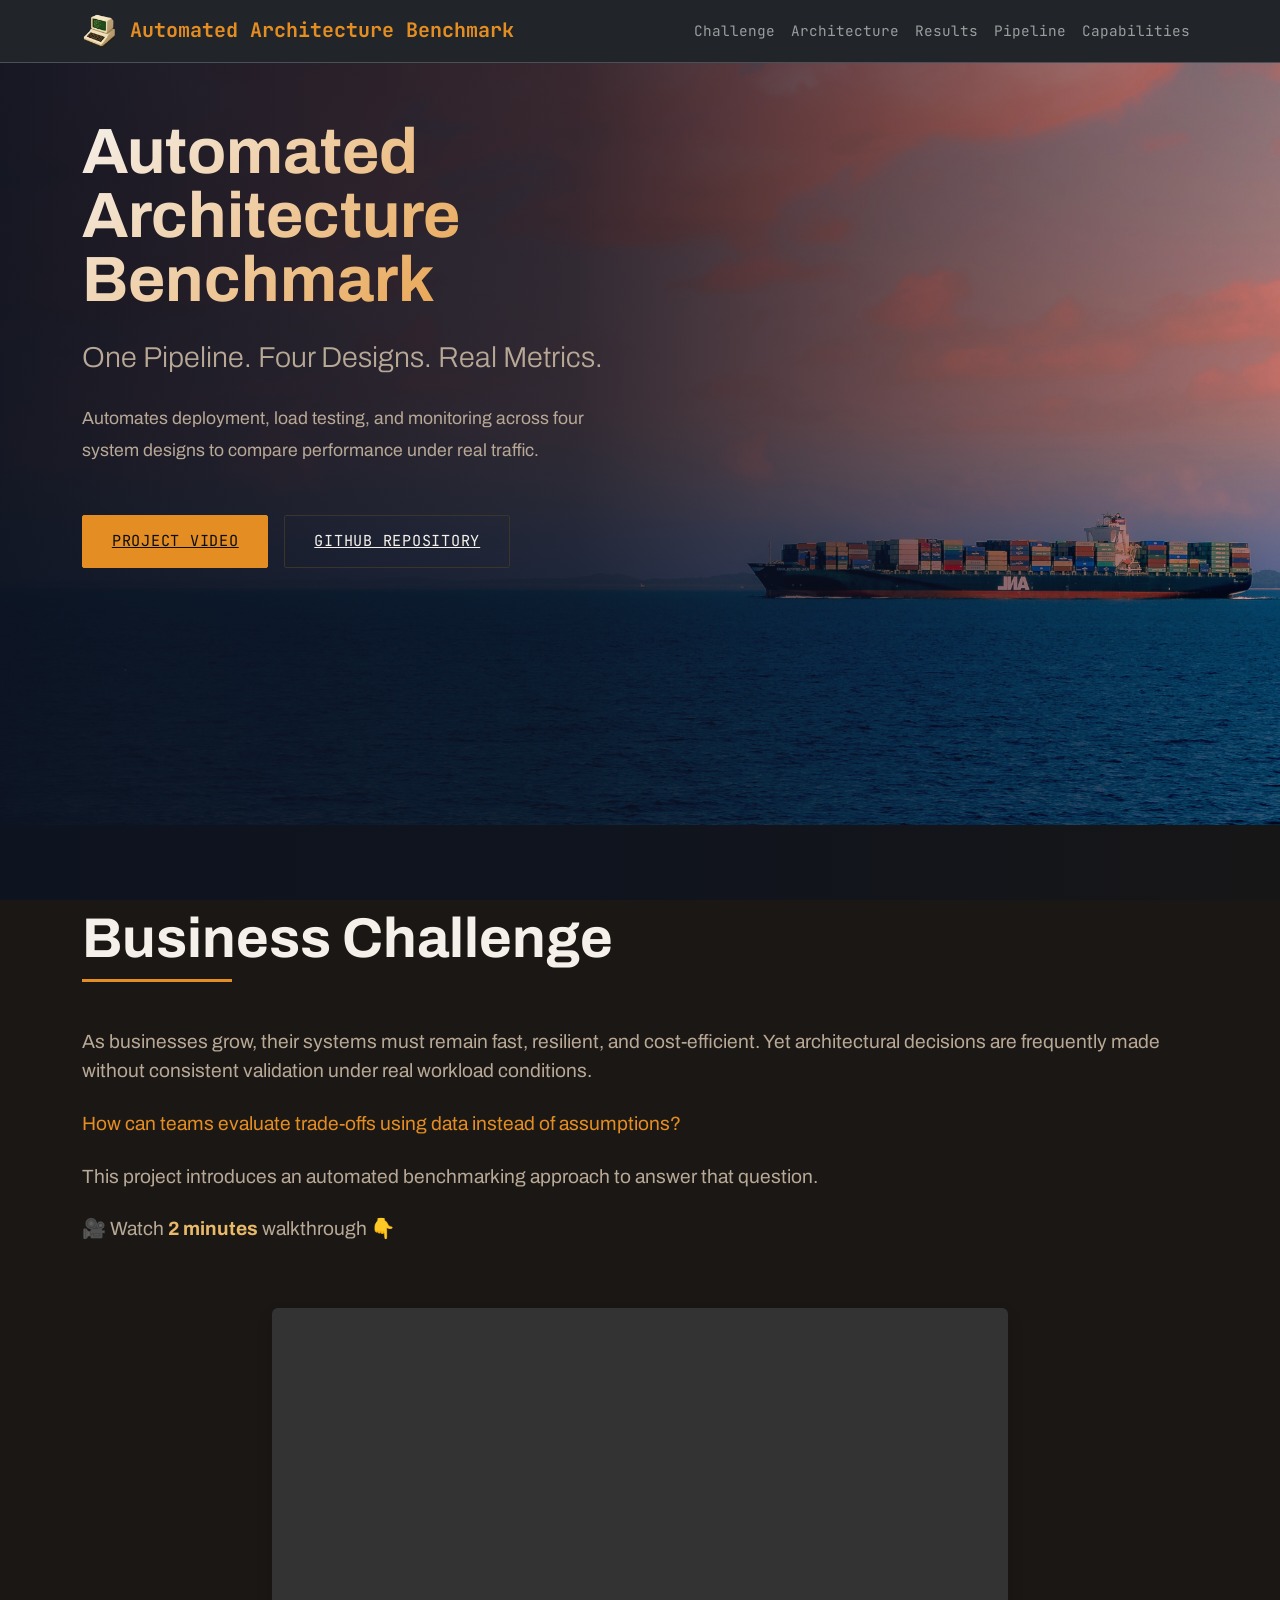
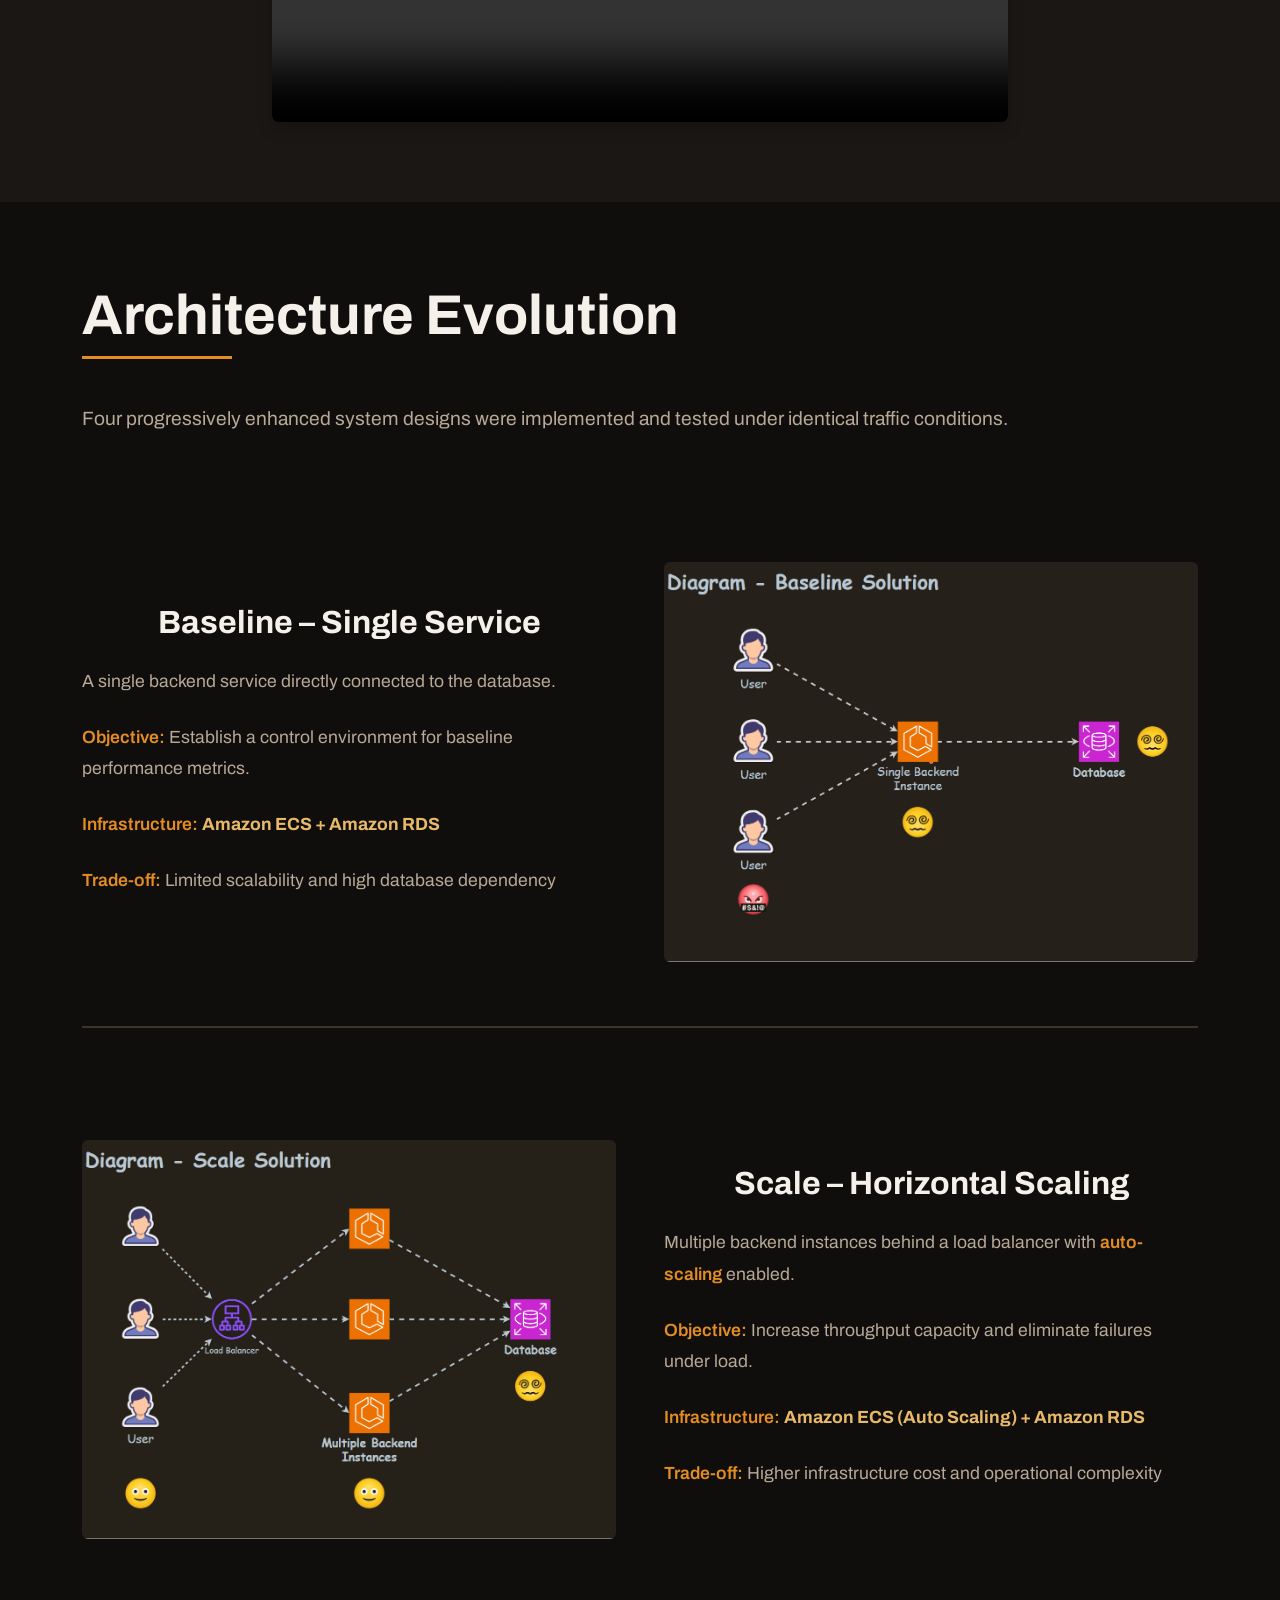
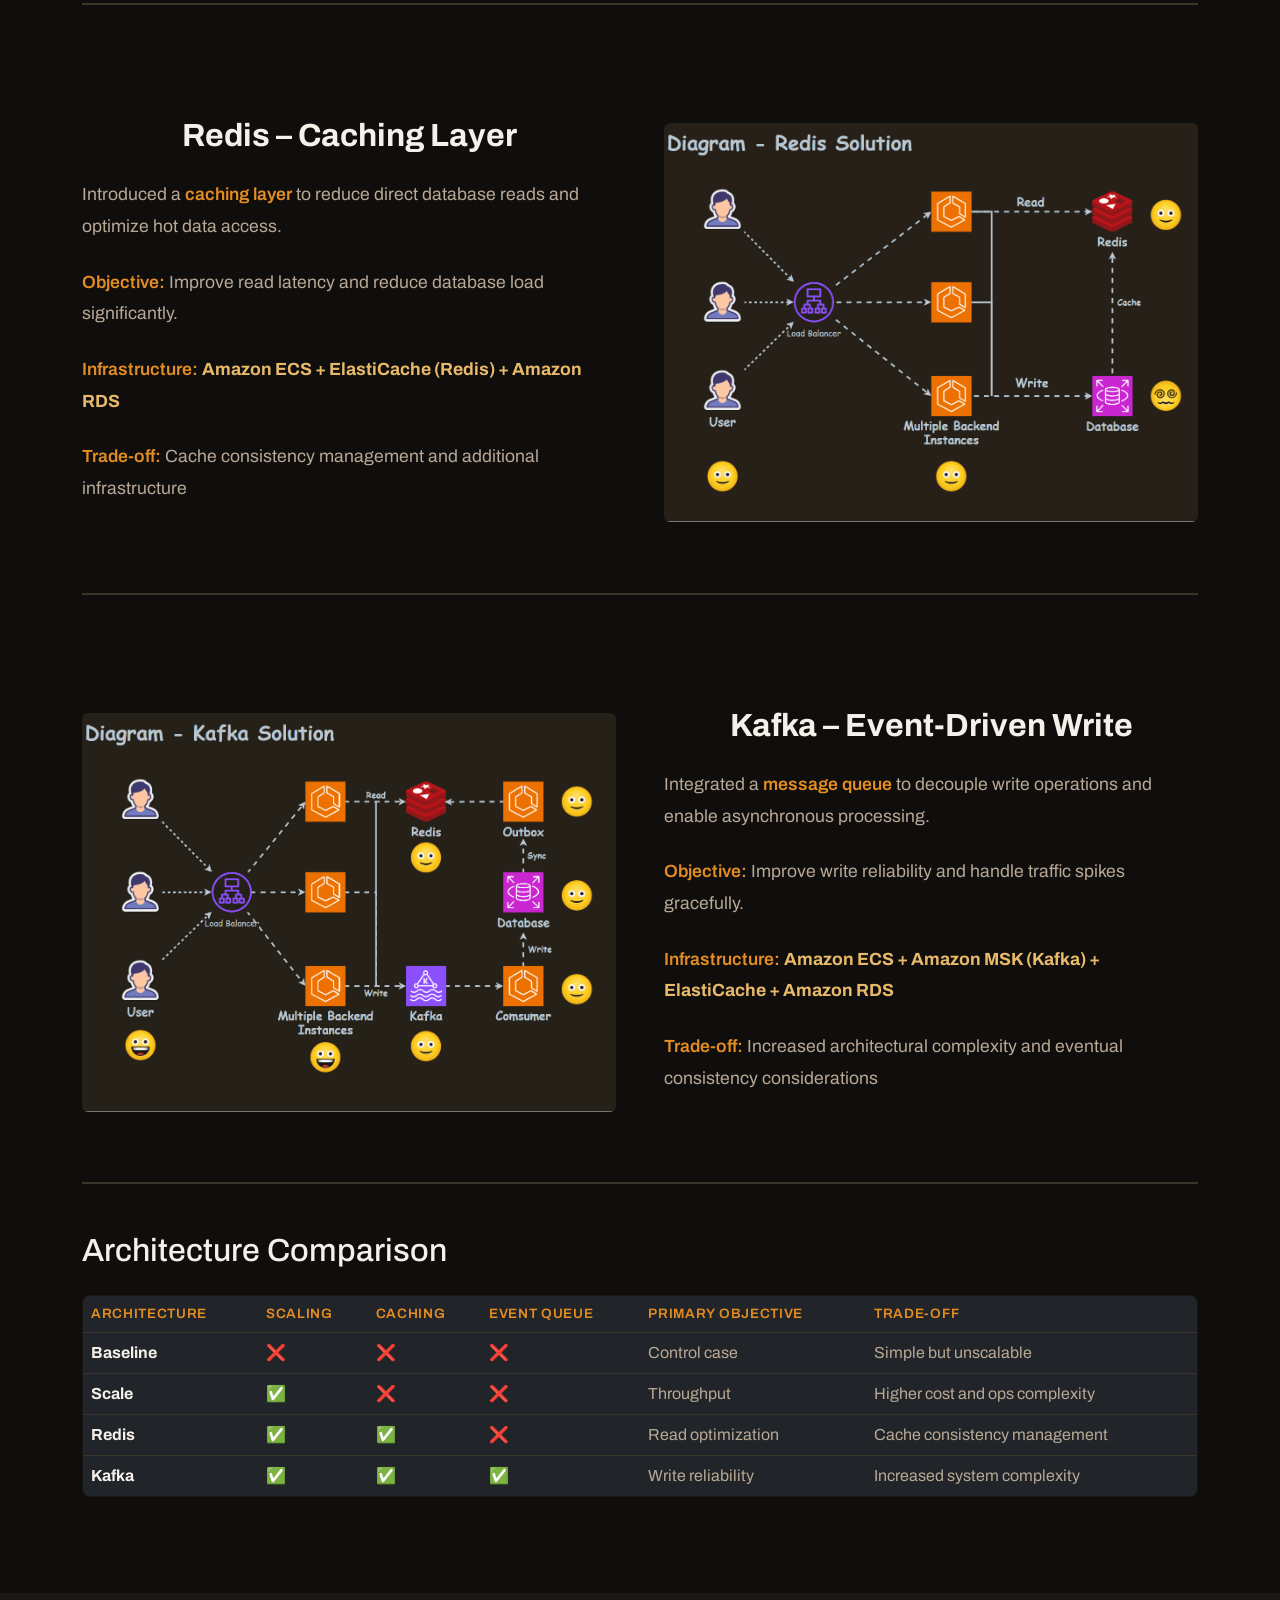
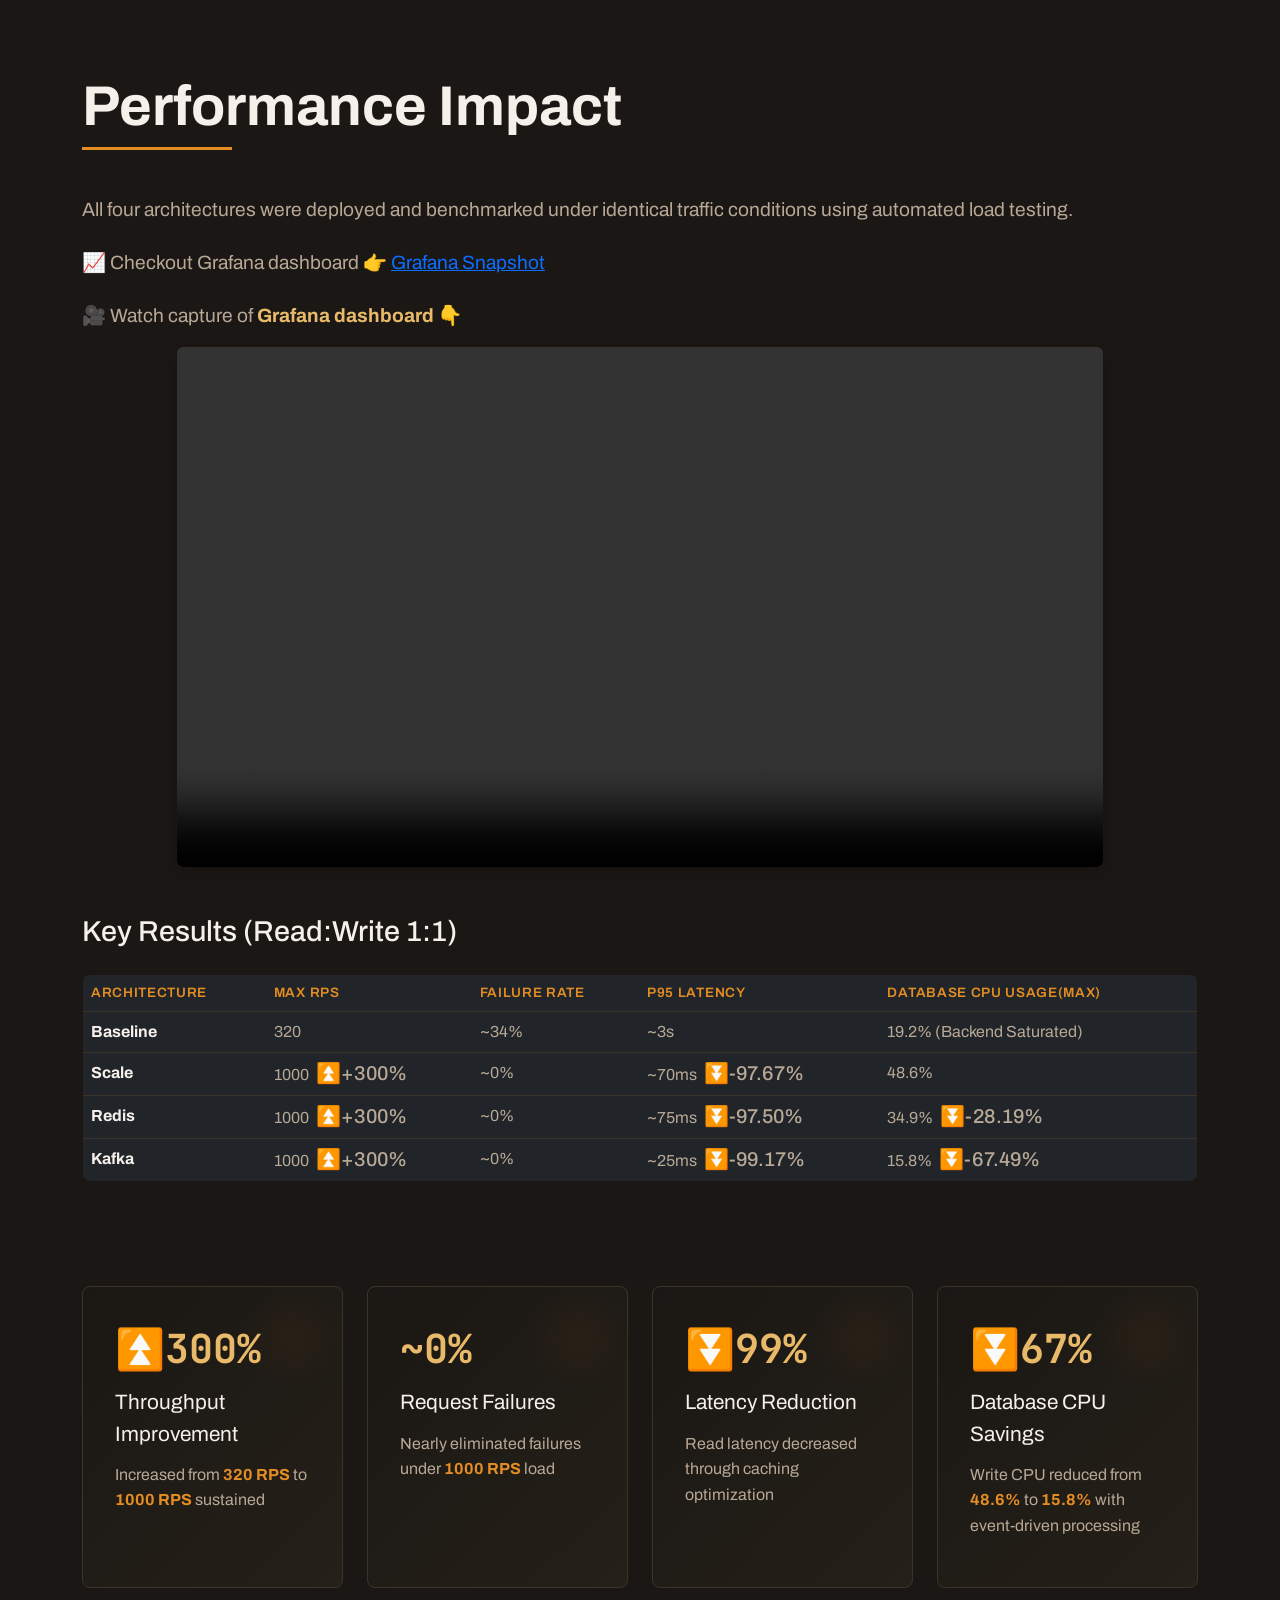
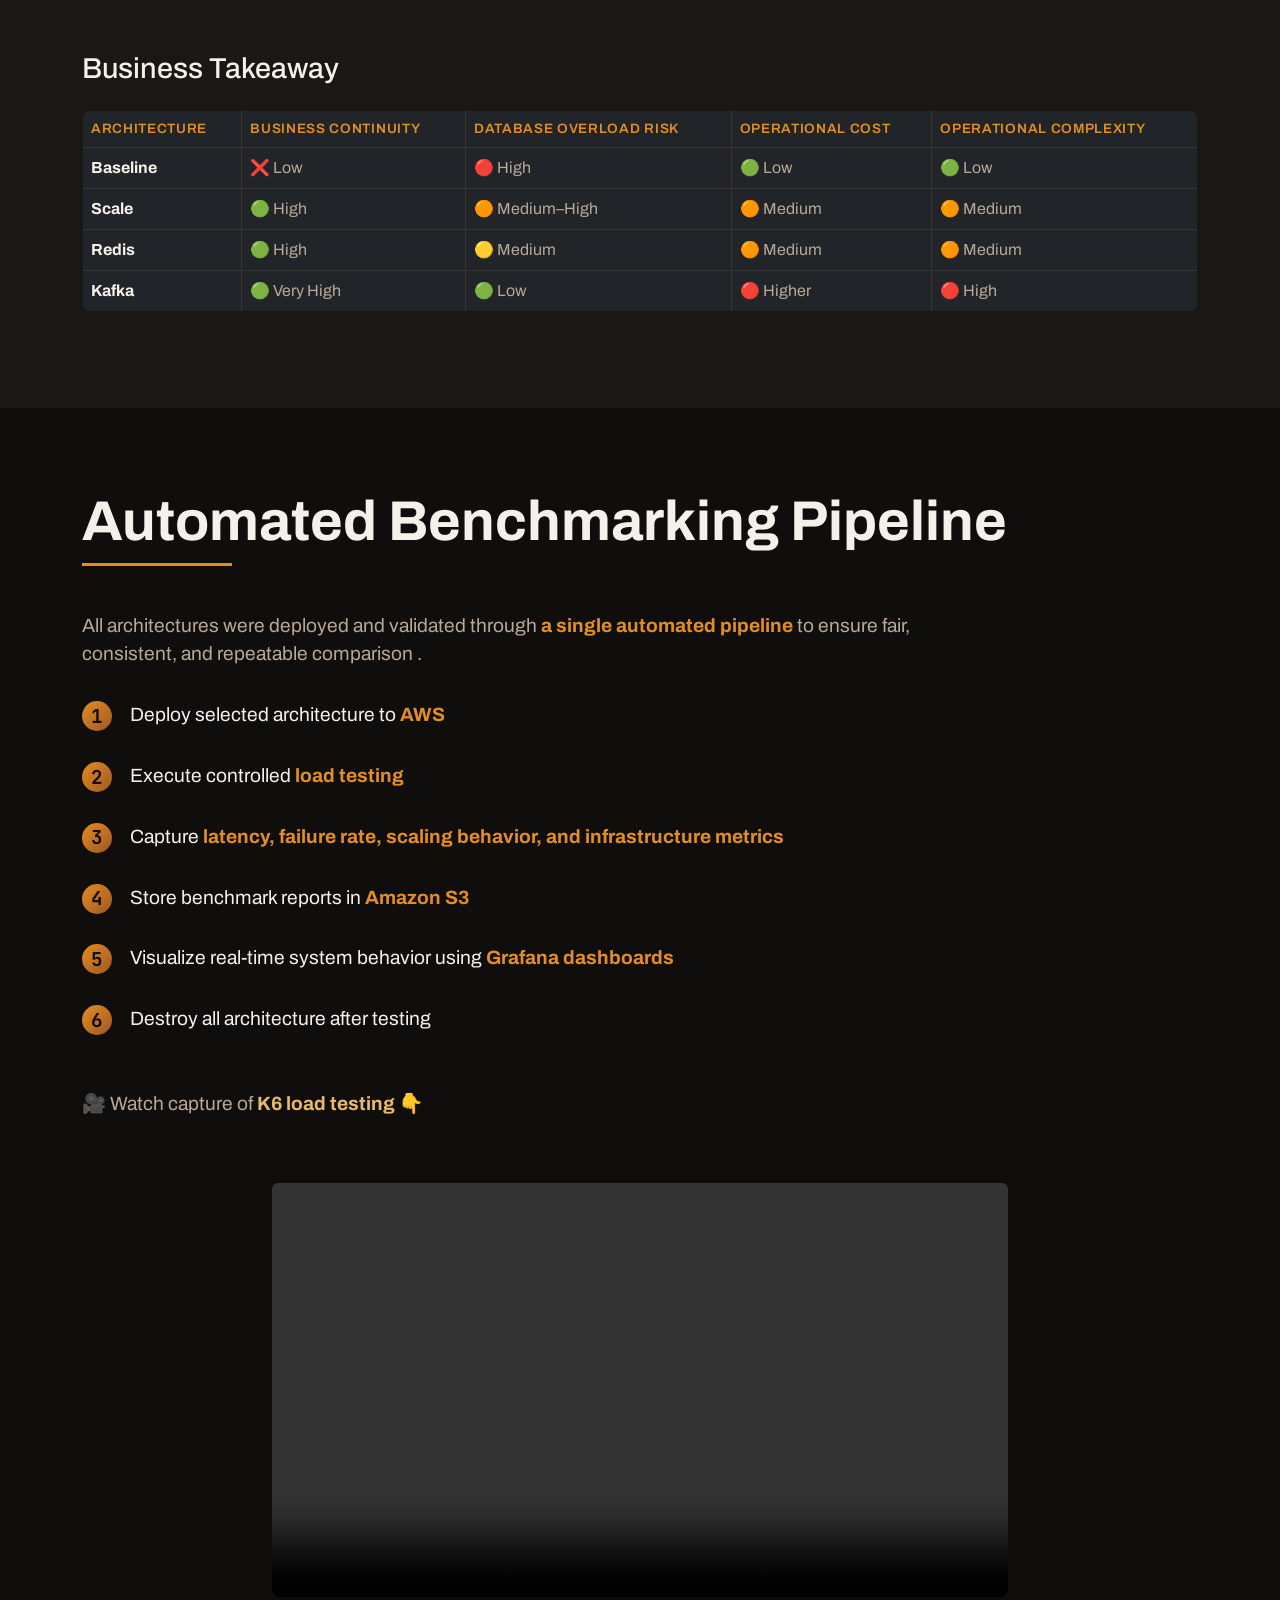
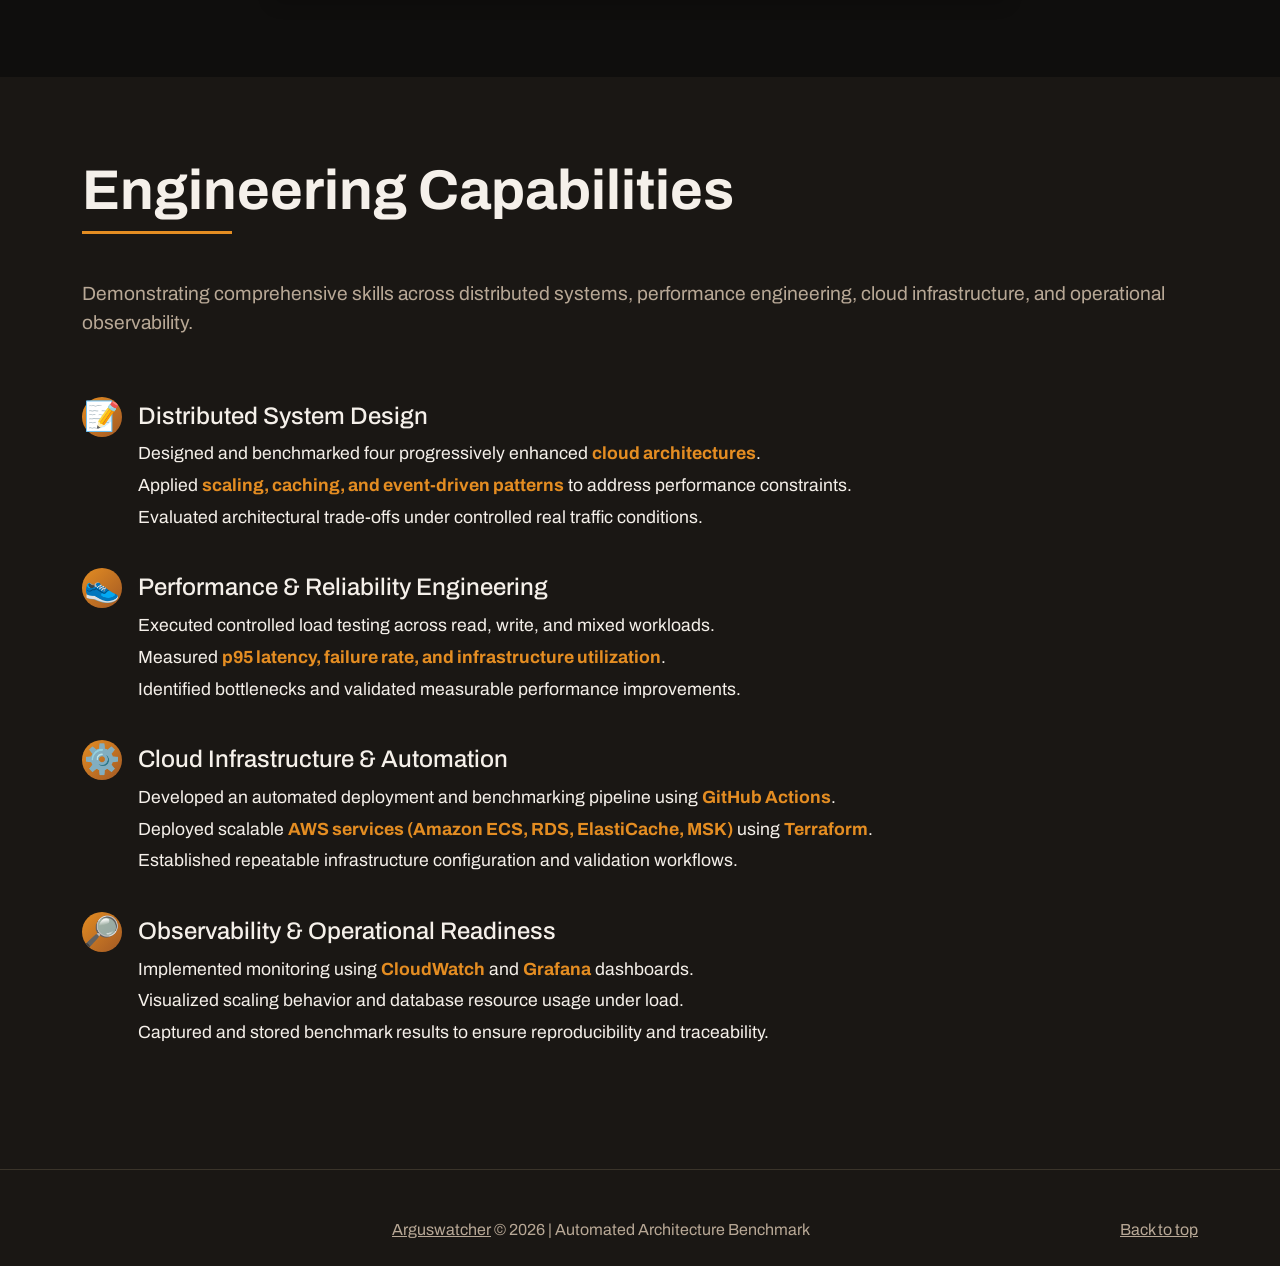
==== app/html/index.html @ b890555e "Auto testing: v2.0" ====
<!DOCTYPE html>
<html lang="en">

<head>
    <meta charset="UTF-8">
    <meta name="viewport" content="width=device-width, initial-scale=1.0">
    <title> Automated Architecture Benchmark </title>
    <link rel="shortcut icon" href="./img/logo.png" type="image/x-icon">

    <!-- Bootstrap CSS -->
    <link href="https://cdn.jsdelivr.net/npm/bootstrap@5.3.8/dist/css/bootstrap.min.css" rel="stylesheet"
        integrity="sha384-sRIl4kxILFvY47J16cr9ZwB07vP4J8+LH7qKQnuqkuIAvNWLzeN8tE5YBujZqJLB" crossorigin="anonymous">

    <!-- Google Fonts -->
    <link rel="preconnect" href="https://fonts.googleapis.com">
    <link rel="preconnect" href="https://fonts.gstatic.com" crossorigin>
    <link
        href="https://fonts.googleapis.com/css2?family=JetBrains+Mono:wght@400;500;700&family=Archivo:wght@300;400;600;700&display=swap"
        rel="stylesheet">

    <link rel="stylesheet" href="css/style.css">
</head>

<!-- enable scroll spy -->
<body data-bs-spy="scroll" data-bs-target=".navbar" data-bs-offset="0">
    <!-- Navigation -->
    <nav id="navbar" class="navbar navbar-expand-lg bg-dark border-bottom border-body fixed-top" data-bs-theme="dark">
        <div class="container">
            <a class="navbar-brand navbar-brand-text" href="#">
                <img src="./img/logo.png" alt="" width="36" height="36">
                Automated Architecture Benchmark
            </a>
            <button class="navbar-toggler" type="button" data-bs-toggle="collapse" data-bs-target="#navbarNav">
                <span class="navbar-toggler-icon"></span>
            </button>
            <div class="collapse navbar-collapse" id="navbarNav">
                <ul class="navbar-nav ms-auto">
                    <!-- <li class="nav-item">
                        <a class="nav-link" href="#home">Home</a>
                    </li> -->
                    <li class="nav-item">
                        <a class="nav-link navbar-link-text" href="#challenge"> Challenge </a>
                    </li>
                    <li class="nav-item">
                        <a class="nav-link navbar-link-text" href="#architecture"> Architecture </a>
                    </li>
                    <li class="nav-item">
                        <a class="nav-link navbar-link-text" href="#results"> Results </a>
                    </li>
                    <li class="nav-item">
                        <a class="nav-link navbar-link-text" href="#pipeline"> Pipeline </a>
                    </li>
                    <li class="nav-item">
                        <a class="nav-link navbar-link-text" href="#capabilities"> Capabilities </a>
                    </li>
                </ul>
            </div>
        </div>
    </nav>

    <main id="main">
        <!-- Hero Section -->
        <header id="home" class="hero">
            <div class="container">
                <div class="row">
                    <div class="col-lg-6 col-md-8">
                        <h1>Automated Architecture Benchmark</h1>
                        <p class="hero-subtitle">One Pipeline. Four Designs. Real Metrics.</p>
                        <p class="hero-description">
                            Automates deployment, load testing, and monitoring across four system designs to compare
                            performance under real traffic.
                        </p>

                        <!-- Call to Action Buttons -->
                        <div class="hero-buttons mt-4 d-flex flex-column flex-lg-row gap-3">

                            <a href="#project_video" class="btn-custom-primary text-center" target="_blank">
                                Project Video
                            </a>

                            <a href="https://github.com/simonangel-fong/Project-Automated-Architecture-Benchmark-AWS"
                                class="btn-custom-outline text-center" target="_blank">
                                GitHub Repository
                            </a>

                        </div>
                    </div>
                </div>
        </header>

        <!-- Business Challenge -->
        <section id="challenge">
            <div class="container">

                <!-- description -->
                <div class="row">
                    <div class="col-12">
                        <h2 class="section-title">Business Challenge</h2>
                        <p class="section-subtitle">
                            As businesses grow, their systems must remain fast, resilient, and cost-efficient.
                            Yet architectural decisions are frequently made without consistent validation under real
                            workload conditions.
                        </p>
                        <p class="section-subtitle" style="margin-top: 1.5rem; color: var(--color-primary);">
                            How can teams evaluate trade-offs using data instead of assumptions?
                        </p>
                        <p class="section-subtitle" style="margin-top: 1.5rem;">
                            This project introduces an automated benchmarking approach to answer that question.
                        </p>

                        <p class="section-subtitle" style="margin-top: 1.5rem;">
                            🎥 Watch <strong style="color: var(--color-success);">2 minutes</strong> walkthrough 👇
                        </p>
                    </div>
                </div>

                <!-- video -->
                <div class="row mt-5">
                    <div class="col-12 col-lg-8 mx-auto">
                        <div id="project_video" class="ratio ratio-16x9 shadow rounded overflow-hidden">
                            <video muted controls autoplay preload="metadata" class="w-100">
                                <source src="./video/project_video.mp4" type="video/mp4">
                            </video>
                        </div>
                    </div>
                </div>
            </div>
        </section>

        <!-- Architecture Evolution -->
        <section id="architecture">
            <div class="container">
                <div class="row mb-5">
                    <div class="col-12">
                        <h2 class="section-title">Architecture Evolution</h2>
                        <p class="section-subtitle">
                            Four progressively enhanced system designs were implemented and tested under identical
                            traffic
                            conditions.
                        </p>
                    </div>
                </div>

                <!-- Baseline Architecture -->
                <div class="arch-section">
                    <div class="row g-5 align-items-center">
                        <!-- Baseline -->
                        <div class="col-lg-6 col-md-12">
                            <h3 class="arch-title">Baseline – Single Service</h3>
                            <p class="arch-description">
                                A single backend service directly connected to the database.
                            </p>
                            <p class="arch-description">
                                <b>Objective:</b> Establish a control environment for baseline performance metrics.
                            </p>
                            <p class="arch-description">
                                <b>Infrastructure:</b> <strong style="color: var(--color-success);">
                                    Amazon ECS + Amazon RDS
                                </strong>
                            </p>
                            <p class="arch-description">
                                <b>Trade-off:</b> Limited scalability and high database dependency
                            </p>
                        </div>
                        <!-- Diagram -->
                        <div class="col-lg-6 col-md-12">
                            <img class="rounded img-fluid" src="./img/diagram/baseline.gif" alt="">
                        </div>
                    </div>
                </div>

                <!-- Scale Architecture -->
                <div class="arch-section">
                    <div class="row g-5 align-items-center flex-lg-row-reverse">
                        <div class="col-lg-6 col-md-12">
                            <h3 class="arch-title">Scale – Horizontal Scaling</h3>
                            <p class="arch-description">
                                Multiple backend instances behind a load balancer with <b>auto-scaling</b> enabled.
                            </p>
                            <p class="arch-description">
                                <b>Objective:</b> Increase throughput capacity and eliminate failures under load.
                            </p>
                            <p class="arch-description">
                                <b>Infrastructure:</b> <strong style="color: var(--color-success);">
                                    Amazon ECS (Auto Scaling) + Amazon RDS
                                </strong>
                            </p>
                            <p class="arch-description">
                                <b>Trade-off:</b> Higher infrastructure cost and operational complexity
                            </p>
                        </div>
                        <!-- Diagram -->
                        <div class="col-lg-6 col-md-12">
                            <img class="rounded img-fluid" src="./img/diagram/scale.gif" alt="">
                        </div>
                    </div>
                </div>

                <!-- Redis Architecture -->
                <div class="arch-section">
                    <div class="row g-5 align-items-center">
                        <div class="col-lg-6 col-md-12">
                            <h3 class="arch-title">Redis – Caching Layer</h3>
                            <p class="arch-description">
                                Introduced a <b>caching layer</b> to reduce direct database reads and optimize hot data
                                access.
                            </p>
                            <p class="arch-description">
                                <b>Objective:</b> Improve read latency and reduce database load significantly.
                            </p>
                            <p class="arch-description">
                                <b>Infrastructure:</b> <strong style="color: var(--color-success);">
                                    Amazon ECS + ElastiCache (Redis) + Amazon RDS
                                </strong>
                            </p>
                            <p class="arch-description">
                                <b>Trade-off:</b> Cache consistency management and additional infrastructure
                            </p>
                        </div>
                        <!-- Diagram -->
                        <div class="col-lg-6 col-md-12">
                            <img class="rounded img-fluid" src="./img/diagram/redis.gif" alt="">
                        </div>
                    </div>
                </div>

                <!-- Kafka Architecture -->
                <div class="arch-section">
                    <div class="row g-5 align-items-center flex-lg-row-reverse">
                        <div class="col-lg-6 col-md-12">
                            <h3 class="arch-title">Kafka – Event-Driven Write</h3>
                            <p class="arch-description">
                                Integrated a <b>message queue</b> to decouple write operations and enable asynchronous
                                processing.
                            </p>
                            <p class="arch-description">
                                <b>Objective:</b> Improve write reliability and handle traffic spikes gracefully.
                            </p>
                            <p class="arch-description">
                                <b>Infrastructure:</b> <strong style="color: var(--color-success);">
                                    Amazon ECS + Amazon MSK (Kafka) + ElastiCache + Amazon RDS
                                </strong>
                            </p>
                            <p class="arch-description">
                                <b>Trade-off:</b> Increased architectural complexity and eventual consistency
                                considerations
                            </p>
                        </div>
                        <!-- Diagram -->
                        <div class="col-lg-6 col-md-12">
                            <img class="rounded img-fluid" src="./img/diagram/kafka.gif" alt="">
                        </div>
                    </div>
                </div>

                <!-- Comparison Table -->
                <div class="row mt-3">
                    <div class="col-12">
                        <h3 class="mb-4" style="font-size: 2rem; color: var(--color-text);">Architecture Comparison</h3>
                        <div class="table-responsive">
                            <table class="table table-dark">
                                <thead>
                                    <tr>
                                        <th>Architecture</th>
                                        <th>Scaling</th>
                                        <th>Caching</th>
                                        <th>Event Queue</th>
                                        <th>Primary Objective</th>
                                        <th>Trade-Off</th>
                                    </tr>
                                </thead>
                                <tbody>
                                    <tr>
                                        <td><strong style="color: var(--color-text);">Baseline</strong></td>
                                        <td>❌</td>
                                        <td>❌</td>
                                        <td>❌</td>
                                        <td>Control case</td>
                                        <td>Simple but unscalable</td>
                                    </tr>
                                    <tr>
                                        <td><strong style="color: var(--color-text);">Scale</strong></td>
                                        <td>✅</td>
                                        <td>❌</td>
                                        <td>❌</td>
                                        <td>Throughput</td>
                                        <td>Higher cost and ops complexity</td>
                                    </tr>
                                    <tr>
                                        <td><strong style="color: var(--color-text);">Redis</strong></td>
                                        <td>✅</td>
                                        <td>✅</td>
                                        <td>❌</td>
                                        <td>Read optimization</td>
                                        <td>Cache consistency management</td>
                                    </tr>
                                    <tr>
                                        <td><strong style="color: var(--color-text);">Kafka</strong></td>
                                        <td>✅</td>
                                        <td>✅</td>
                                        <td>✅</td>
                                        <td>Write reliability</td>
                                        <td>Increased system complexity</td>
                                    </tr>
                                </tbody>
                            </table>
                        </div>
                    </div>
                </div>
            </div>
        </section>

        <!-- Performance Results -->
        <section id="results">
            <div class="container">
                <div class="row">
                    <div class="col-12">
                        <h2 class="section-title">Performance Impact</h2>
                        <p class="section-subtitle">
                            All four architectures were deployed and benchmarked under identical traffic conditions
                            using automated load testing.
                        </p>
                        <p class="section-subtitle" style="margin-top: 1.5rem;">
                            📈 Checkout Grafana dashboard 👉
                            <a href="https://simonangelfong.grafana.net/dashboard/snapshot/vm8GHz4ne3ej2IijhAXtitw74oAXRSKr"
                                target="_blank" title="snapshot">Grafana Snapshot</a>
                        </p>
                        <p class="section-subtitle" style="margin-top: 1.5rem;">
                            🎥 Watch capture of <strong style="color: var(--color-success);">Grafana dashboard</strong>
                            👇
                        </p>
                    </div>
                </div>

                <!-- grafana dashboard video -->
                <div class="row">
                    <div class="col-lg-10  mx-auto">
                        <div class="ratio ratio-16x9 shadow rounded overflow-hidden">
                            <video muted controls autoplay loop preload="metadata" class="w-100">
                                <source src="./video/grafana_dashboard.mp4" type="video/mp4">
                            </video>
                        </div>
                    </div>
                </div>

                <div class="row mt-5">
                    <div class="col-12">
                        <h3 class="mb-4" style="font-size: 1.8rem; color: var(--color-text);">Key Results (Read:Write
                            1:1)</h3>
                        <div class="table-responsive">
                            <table class="table table-dark">
                                <thead>
                                    <tr>
                                        <th>Architecture</th>
                                        <th>Max RPS</th>
                                        <th>Failure Rate</th>
                                        <th>p95 Latency</th>
                                        <th>Database CPU Usage(Max)</th>
                                    </tr>
                                </thead>
                                <tbody>
                                    <tr>
                                        <td><strong style="color: var(--color-text);">Baseline</strong></td>
                                        <td>320</td>
                                        <td>~34%</td>
                                        <td>~3s</td>
                                        <td>19.2% (Backend Saturated)</td>
                                    </tr>
                                    <tr>
                                        <td><strong style="color: var(--color-text);">Scale</strong></td>
                                        <td>1000 <b class="h5 ps-1">⏫+300%</b></td>
                                        <td>~0%</td>
                                        <td>~70ms <b class="h5 ps-1">⏬-97.67%</b></td>
                                        <td>48.6%</td>
                                    </tr>
                                    <tr>
                                        <td><strong style="color: var(--color-text);">Redis</strong></td>
                                        <td>1000 <b class="h5 ps-1">⏫+300%</b></td>
                                        <td>~0%</td>
                                        <td>~75ms <b class="h5 ps-1">⏬-97.50%</b> </td>
                                        <td>34.9% <b class="h5 ps-1">⏬-28.19%</b> </td>
                                    </tr>
                                    <tr>
                                        <td><strong style="color: var(--color-text);">Kafka</strong></td>
                                        <td>1000 <b class="h5 ps-1">⏫+300%</b></td>
                                        <td>~0%</td>
                                        <td>~25ms <b class="h5 ps-1">⏬-99.17%</b></td>
                                        <td>15.8% <b class="h5 ps-1">⏬-67.49%</b></td>
                                    </tr>
                                </tbody>
                            </table>
                        </div>
                    </div>
                </div>

                <div class="row g-4 py-3 mt-5">
                    <div class="col-lg-3 col-md-6">
                        <div class="result-card">
                            <div class="result-metric">⏫300%</div>
                            <div class="result-label">Throughput Improvement</div>
                            <p class="result-description">Increased from
                                <strong style="color: var(--color-primary);">320 RPS</strong> to
                                <strong style="color: var(--color-primary);">1000 RPS</strong>
                                sustained
                            </p>
                        </div>
                    </div>
                    <div class="col-lg-3 col-md-6">
                        <div class="result-card">
                            <div class="result-metric">~0%</div>
                            <div class="result-label">Request Failures</div>
                            <p class="result-description">
                                Nearly eliminated failures under
                                <strong style="color: var(--color-primary);">1000 RPS</strong> load
                            </p>
                        </div>
                    </div>
                    <div class="col-lg-3 col-md-6">
                        <div class="result-card">
                            <div class="result-metric">⏬99%</div>
                            <div class="result-label">Latency Reduction</div>
                            <p class="result-description">Read latency decreased through caching optimization</p>
                        </div>
                    </div>
                    <div class="col-lg-3 col-md-6">
                        <div class="result-card">
                            <div class="result-metric">⏬67%</div>
                            <div class="result-label">Database CPU Savings</div>
                            <p class="result-description">
                                Write CPU reduced from
                                <strong style="color: var(--color-primary);">48.6%</strong> to
                                <strong style="color: var(--color-primary);">15.8% </strong>
                                with event-driven processing
                            </p>
                        </div>
                    </div>
                </div>

                <!-- business takeaway -->
                <div class="row mt-5">
                    <div class="col-12">
                        <h3 class="mb-4" style="font-size: 1.8rem; color: var(--color-text);">
                            Business Takeaway
                        </h3>

                        <div class="table-responsive">
                            <table class="table table-dark table-bordered align-middle">
                                <thead>
                                    <tr>
                                        <th>Architecture</th>
                                        <th>Business Continuity</th>
                                        <th>Database Overload Risk</th>
                                        <th>Operational Cost</th>
                                        <th>Operational Complexity</th>
                                    </tr>
                                </thead>
                                <tbody>
                                    <tr>
                                        <td><strong style="color: var(--color-text);">Baseline</strong></td>
                                        <td>❌ Low</td>
                                        <td>🔴 High</td>
                                        <td>🟢 Low</td>
                                        <td>🟢 Low</td>
                                    </tr>

                                    <tr>
                                        <td><strong style="color: var(--color-text);">Scale</strong></td>
                                        <td>🟢 High</td>
                                        <td>🟠 Medium–High</td>
                                        <td>🟠 Medium</td>
                                        <td>🟠 Medium</td>
                                    </tr>

                                    <tr>
                                        <td><strong style="color: var(--color-text);">Redis</strong></td>
                                        <td>🟢 High</td>
                                        <td>🟡 Medium</td>
                                        <td>🟠 Medium</td>
                                        <td>🟠 Medium</td>
                                    </tr>

                                    <tr>
                                        <td><strong style="color: var(--color-text);">Kafka</strong></td>
                                        <td>🟢 Very High</td>
                                        <td>🟢 Low</td>
                                        <td>🔴 Higher</td>
                                        <td>🔴 High</td>
                                    </tr>
                                </tbody>
                            </table>
                        </div>
                    </div>
                </div>
            </div>
        </section>

        <!-- Pipeline -->
        <section id="pipeline">
            <div class="container">
                <div class="row mb-3">
                    <div class="col-10">
                        <h2 class="section-title">Automated Benchmarking Pipeline</h2>
                        <p class="section-subtitle">
                            All architectures were deployed and validated through <strong
                                style="color: var(--color-primary);"> a single automated pipeline</strong> to ensure
                            fair, consistent, and repeatable comparison
                            .
                        </p>
                    </div>
                </div>

                <div class="row">
                    <div class="col-12">
                        <ol class="pipeline-list">
                            <li> Deploy selected architecture to <strong
                                    style="color: var(--color-primary);">AWS</strong> </li>
                            <li> Execute controlled <strong style="color: var(--color-primary);">load testing</strong>
                            </li>
                            <li> Capture <strong style="color: var(--color-primary);">latency, failure rate, scaling
                                    behavior, and infrastructure metrics</strong> </li>
                            <li> Store benchmark reports in <strong style="color: var(--color-primary);">Amazon S3
                                </strong></li>
                            <li> Visualize real-time system behavior using
                                <strong style="color: var(--color-primary);">Grafana dashboards</strong>
                            </li>
                            <li> Destroy all architecture after testing
                            </li>
                        </ol>
                    </div>
                    <p class="section-subtitle" style="margin-top: 1.5rem;">
                        🎥 Watch capture of <strong style="color: var(--color-success);">K6 load testing</strong>
                        👇
                    </p>
                </div>

                <!-- k6 video -->
                <div class="row mt-5">
                    <div class="col-12 col-lg-8 mx-auto">

                        <div class="ratio ratio-16x9 shadow rounded overflow-hidden">
                            <video muted controls autoplay loop preload="metadata" class="w-100">
                                <source src="./video/k6_testing.mp4" type="video/mp4">
                            </video>
                        </div>
                    </div>
                </div>

            </div>
        </section>

        <!-- Engineering Capabilities -->
        <section id="capabilities">
            <div class="container">
                <div class="row mb-5">
                    <div class="col-12">
                        <h2 class="section-title">Engineering Capabilities</h2>
                        <p class="section-subtitle">
                            Demonstrating comprehensive skills across distributed systems, performance engineering,
                            cloud
                            infrastructure, and operational observability.
                        </p>
                    </div>
                </div>

                <div class="row">
                    <div class="col-lg-10 col-md-12">
                        <ul class="capability-list-simple">
                            <li>
                                <span class="icon-circle">📝</span>
                                <h4>Distributed System Design</h4>
                                <p>
                                    Designed and benchmarked four progressively enhanced
                                    <strong style="color: var(--color-primary);"> cloud architectures</strong>. <br>
                                    Applied <strong style="color: var(--color-primary);"> scaling, caching, and
                                        event-driven patterns</strong> to address performance
                                    constraints.
                                    <br>
                                    Evaluated architectural trade-offs under controlled real traffic conditions.
                                </p>
                            </li>
                            <li>
                                <span class="icon-circle">👟</span>
                                <h4>Performance & Reliability Engineering</h4>
                                <p>
                                    Executed controlled load testing across read, write, and mixed workloads. <br>
                                    Measured <strong style="color: var(--color-primary);"> p95 latency, failure rate,
                                        and infrastructure utilization</strong>. <br>
                                    Identified bottlenecks and validated measurable performance improvements.
                                </p>
                            </li>
                            <li>
                                <span class="icon-circle">⚙️</span>
                                <h4>Cloud Infrastructure & Automation</h4>
                                <p>
                                    Developed an automated deployment and benchmarking pipeline using
                                    <strong style="color: var(--color-primary);">GitHub Actions</strong>.
                                    <br>
                                    Deployed scalable <strong style="color: var(--color-primary);">AWS services (Amazon
                                        ECS, RDS, ElastiCache, MSK)</strong> using
                                    <strong style="color: var(--color-primary);">Terraform</strong>.
                                    <br>
                                    Established repeatable infrastructure configuration and validation workflows.
                                </p>
                            </li>
                            <li>
                                <span class="icon-circle">🔎</span>
                                <h4>Observability & Operational Readiness</h4>
                                <p>
                                    Implemented monitoring using
                                    <strong style="color: var(--color-primary);">CloudWatch</strong> and
                                    <strong style="color: var(--color-primary);">Grafana</strong> dashboards. <br>
                                    Visualized scaling behavior and database resource usage under load. <br>
                                    Captured and stored benchmark results to ensure reproducibility and traceability.
                                </p>
                            </li>
                        </ul>
                    </div>
                </div>
            </div>
        </section>
    </main>

    <!-- Footer -->
    <footer>
        <div class="container">
            <p class="float-end"><a href="#home" class="text-reset">Back to top</a></p>
            <p><a href="https://www.arguswatcher.net" class="text-reset">Arguswatcher</a> © 2026 | Automated
                Architecture Benchmark</p>
        </div>
    </footer>

    <!-- Bootstrap JS -->
    <script src="https://cdn.jsdelivr.net/npm/bootstrap@5.3.8/dist/js/bootstrap.bundle.min.js"
        integrity="sha384-FKyoEForCGlyvwx9Hj09JcYn3nv7wiPVlz7YYwJrWVcXK/BmnVDxM+D2scQbITxI"
        crossorigin="anonymous"></script>

</body>

</html>
---- app/html/css/style.css ----
:root {
  --color-bg: #0f0e0d;
  --color-surface: #1a1714;
  --color-surface-light: #252018;
  --color-primary: #e48d22;
  --color-accent: #d4712abb;
  --color-success: #e8b968;
  --color-warning: #ff6b35;
  --color-text: #f5f0ea;
  --color-text-muted: #b8a896;
  --color-border: #3a342a;
  --font-mono: "JetBrains Mono", monospace;
  --font-sans: "Archivo", sans-serif;
}

body {
  font-family: var(--font-sans);
  background: var(--color-bg);
  color: var(--color-text);
  /* padding-top: 80px; */
}

/* Animated grid background */
body::before {
  content: "";
  position: fixed;
  top: 0;
  left: 0;
  width: 100%;
  height: 100%;
  background-image:
    linear-gradient(var(--color-border) 1px, transparent 1px),
    linear-gradient(90deg, var(--color-border) 1px, transparent 1px);
  background-size: 60px 60px;
  opacity: 0.15;
  z-index: -1;
  animation: gridMove 20s linear infinite;
}

@keyframes gridMove {
  0% {
    transform: translate(0, 0);
  }

  100% {
    transform: translate(60px, 60px);
  }
}

/* Navigation */
.navbar-brand-text {
  font-family: var(--font-mono);
  font-weight: 700;
  color: var(--color-primary) !important;
}

.navbar-link-text {
  font-family: var(--font-mono);
  font-size: 0.9rem;
}

/* Header Section */
header {
  min-height: 85vh;
  background-image: url("../img/header/bg2.jpg");
  background-size: cover;
  background-position: center;
  background-repeat: no-repeat;
  margin-top: 60px;
}

header::before {
  content: "";
  position: absolute;
  top: 0;
  left: 0;
  right: 0;
  bottom: 0;
  /* Gradient fades from deep navy (left, where text sits) to transparent (right, showing the ship) */
  background: linear-gradient(
    to right,
    rgba(13, 19, 32, 0.96) 0%,
    rgba(13, 19, 32, 0.82) 45%,
    rgba(13, 19, 32, 0.25) 100%
  );
  opacity: 1; /* Enable the overlay — was set to 0 before */
}

header .container {
  position: relative;
  z-index: 1;
}

.hero-label {
  display: inline-block;
  font-family: var(--font-mono);
  font-size: 0.75rem;
  color: var(--color-primary);
  text-transform: uppercase;
  letter-spacing: 0.15em;
  padding: 0.5rem 1rem;
  border: 1px solid var(--color-primary);
  border-radius: 2px;
  margin-bottom: 2rem;
}

.hero h1 {
  margin-top: 60px;
  font-size: clamp(2.5rem, 8vw, 4rem);
  font-weight: 700;
  line-height: 1;
  margin-bottom: 1.5rem;
  background: linear-gradient(
    135deg,
    var(--color-text) 0%,
    var(--color-primary) 100%
  );
  -webkit-background-clip: text;
  -webkit-text-fill-color: transparent;
  background-clip: text;
}

.hero-subtitle {
  font-size: clamp(1.2rem, 3vw, 1.8rem);
  font-weight: 300;
  color: var(--color-text-muted);
  margin-bottom: 1.5rem;
}

.hero-description {
  font-size: 1.1rem;
  color: var(--color-text-muted);
  line-height: 1.8;
  margin-bottom: 3rem;
}

.btn-custom-primary {
  font-family: var(--font-mono);
  font-size: 0.95rem;
  letter-spacing: 0.05em;
  text-transform: uppercase;
  padding: 0.9rem 1.8rem;
  border-radius: 2px;
  border: 1px solid var(--color-primary);
  background: var(--color-primary);
  color: var(--color-bg);
  transition: all 0.3s ease;
}

.btn-custom-primary:hover {
  background: transparent;
  color: var(--color-primary);
  transform: translateY(-3px);
}

.btn-custom-outline {
  font-family: var(--font-mono);
  font-size: 0.95rem;
  letter-spacing: 0.05em;
  text-transform: uppercase;
  padding: 0.9rem 1.8rem;
  border-radius: 2px;
  border: 1px solid var(--color-border);
  background: transparent;
  color: var(--color-text);
  transition: all 0.3s ease;
}

.btn-custom-outline:hover {
  border-color: var(--color-primary);
  color: var(--color-primary);
  transform: translateY(-3px);
}

.section-highlight {
  color: var(--color-primary);
  font-weight: 600;
}

.video-hint {
  font-size: 0.95rem;
  color: var(--color-text-muted);
}

/* Stat Cards */
.stat-card {
  background: var(--color-surface);
  border: 1px solid var(--color-border);
  padding: 2rem;
  border-radius: 4px;
  position: relative;
  overflow: hidden;
  transition: all 0.3s ease;
  height: 100%;
}

.stat-card::before {
  content: "";
  position: absolute;
  top: 0;
  left: 0;
  width: 100%;
  height: 2px;
  background: linear-gradient(90deg, var(--color-primary), transparent);
  transform: scaleX(0);
  transform-origin: left;
  transition: transform 0.5s ease;
}

.stat-card:hover::before {
  transform: scaleX(1);
}

.stat-card:hover {
  border-color: var(--color-primary);
  transform: translateY(-4px);
}

.stat-value {
  font-family: var(--font-mono);
  font-size: 2.5rem;
  font-weight: 700;
  color: var(--color-primary);
  display: block;
  margin-bottom: 0.5rem;
}

.stat-label {
  font-size: 0.9rem;
  color: var(--color-text-muted);
  text-transform: uppercase;
  letter-spacing: 0.05em;
}

/* Section Styles */
section {
  padding: 5rem 0;
}

section:nth-child(even) {
  background: var(--color-surface);
}

section:nth-child(odd) {
  background: var(--color-bg);
}

.section-title {
  font-size: clamp(2rem, 5vw, 3.5rem);
  font-weight: 700;
  margin-bottom: 1.5rem;
  position: relative;
  display: inline-block;
}

.section-title::after {
  content: "";
  position: absolute;
  bottom: -10px;
  left: 0;
  width: 150px;
  height: 3px;
  background: var(--color-primary);
}

.section-subtitle {
  font-size: 1.2rem;
  color: var(--color-text-muted);
  margin-top: 2rem;
}

/* Architecture Cards */
.arch-section {
  padding: 4rem 0;
}

.arch-section:not(:last-child) {
  border-bottom: 2px solid var(--color-border);
  margin-bottom: 3rem;
}

.diagram-placeholder {
  background: var(--color-surface-light);
  border: 2px dashed var(--color-border);
  border-radius: 8px;
  min-height: 400px;
  display: flex;
  align-items: center;
  justify-content: center;
  color: var(--color-text-muted);
  font-family: var(--font-mono);
  font-size: 1.2rem;
}

.arch-title {
  font-size: 2rem;
  font-weight: 700;
  color: var(--color-text);
  margin-bottom: 1.5rem;
  text-align: center;
}

.arch-description {
  font-size: 1.1rem;
  color: var(--color-text-muted);
  line-height: 1.8;
  margin-bottom: 1.5rem;
}

.arch-description b {
  color: var(--color-primary);
  font-weight: 600;
}

.arch-card {
  background: transparent;
  border: none;
  padding: 0;
}

.arch-card:hover {
  transform: none;
  box-shadow: none;
}

.arch-card::before {
  display: none;
}

/* Table */
.table-dark {
  background: var(--color-surface);
  border: 1px solid var(--color-border);
  border-radius: 8px;
  overflow: hidden;
}

.table-dark thead {
  background: var(--color-surface-light);
}

.table-dark th {
  color: var(--color-primary);
  font-size: 0.85rem;
  text-transform: uppercase;
  letter-spacing: 0.05em;
  font-weight: 600;
  border-color: var(--color-border);
}

.table-dark td {
  color: var(--color-text-muted);
  border-color: var(--color-border);
}

.table-dark tbody tr:hover {
  background: var(--color-surface-light);
}

/* Result Cards */
.result-card {
  background: linear-gradient(
    135deg,
    var(--color-surface) 0%,
    var(--color-surface-light) 100%
  );
  border: 1px solid var(--color-border);
  border-radius: 8px;
  padding: 2rem;
  position: relative;
  overflow: hidden;
  height: 100%;
}

.result-card::after {
  content: "";
  position: absolute;
  top: 0;
  right: 0;
  width: 100px;
  height: 100px;
  background: radial-gradient(circle, var(--color-primary) 0%, transparent 70%);
  opacity: 0.05;
}

.result-metric {
  font-family: var(--font-mono);
  font-size: 2.5rem;
  font-weight: 700;
  color: var(--color-success);
  margin-bottom: 0.5rem;
}

.result-label {
  font-size: 1.3rem;
  color: var(--color-text);
  margin-bottom: 0.75rem;
}

.result-description {
  font-size: 1rem;
  color: var(--color-text-muted);
  line-height: 1.6;
}

/* Pipeline Steps */
.pipeline-list {
  list-style: none;
  counter-reset: step-counter;
  padding-left: 0;
}

.pipeline-list li {
  counter-increment: step-counter;
  margin-bottom: 2rem;
  padding-left: 3rem;
  position: relative;
  font-size: 1.2rem;
  line-height: 1.5;
  color: var(--color-text);
}

.pipeline-list li::before {
  content: counter(step-counter);
  position: absolute;
  left: 0;
  top: 0;
  width: 30px;
  height: 30px;
  background: linear-gradient(
    135deg,
    var(--color-primary),
    var(--color-accent)
  );
  border-radius: 50%;
  display: flex;
  align-items: center;
  justify-content: center;
  font-family: var(--font-mono);
  font-size: 1.2rem;
  font-weight: 700;
  color: var(--color-bg);
}

.pipeline-step {
  background: transparent;
  border: none;
  padding: 0;
  margin-bottom: 0;
}

.pipeline-step::before {
  display: none;
}

.pipeline-step:hover {
  border-color: transparent;
}

/* Capability Cards */
.capability-list-simple {
  list-style: none;
  padding-left: 0;
}

.capability-list-simple li {
  margin-bottom: 2.5rem;
  padding-left: 3.5rem;
  position: relative;
  font-size: 1.1rem;
  line-height: 1.8;
  color: var(--color-text);
}

.capability-list-simple li .icon-circle {
  position: absolute;
  left: 0;
  top: -5px;
  width: 40px;
  height: 40px;
  background: linear-gradient(
    135deg,
    var(--color-primary),
    var(--color-accent)
  );
  border-radius: 50%;
  display: flex;
  align-items: center;
  justify-content: center;
  font-size: 1.8rem;
}

.capability-card {
  background: transparent;
  border: none;
  padding: 0;
  height: auto;
}

.capability-card:hover {
  box-shadow: none;
}

.capability-icon {
  display: none;
}

.capability-card h3 {
  display: none;
}

.capability-list {
  display: none;
}

/* Background variations */
.remove-bg {
  background: transparent !important;
}

/* Footer */
footer {
  background: var(--color-surface);
  border-top: 1px solid var(--color-border);
  padding: 3rem 0;
  height: 60px;
  text-align: center;
}

footer p {
  color: var(--color-text-muted);
  margin-bottom: 0;
}

/* Animations */
@keyframes fadeInUp {
  from {
    opacity: 0;
    transform: translateY(30px);
  }

  to {
    opacity: 1;
    transform: translateY(0);
  }
}

.fade-in {
  animation: fadeInUp 0.5s ease forwards;
}
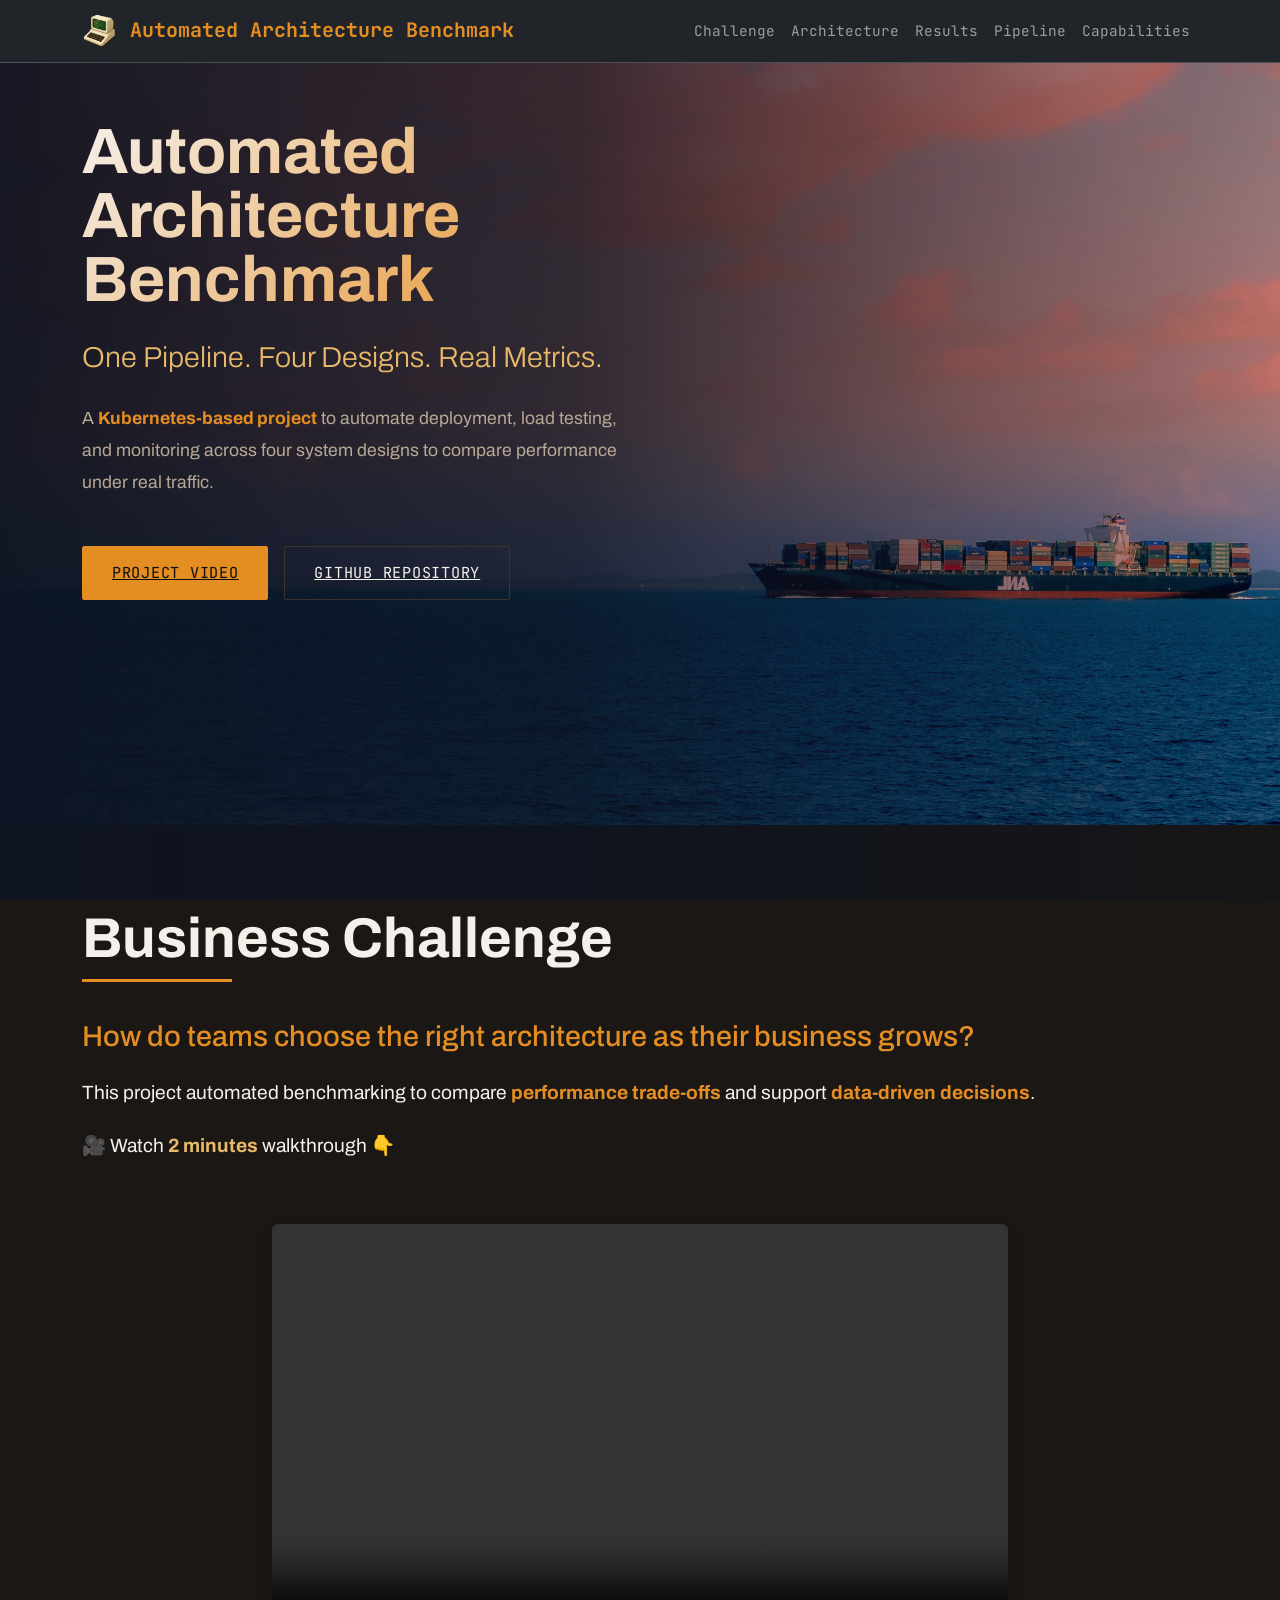
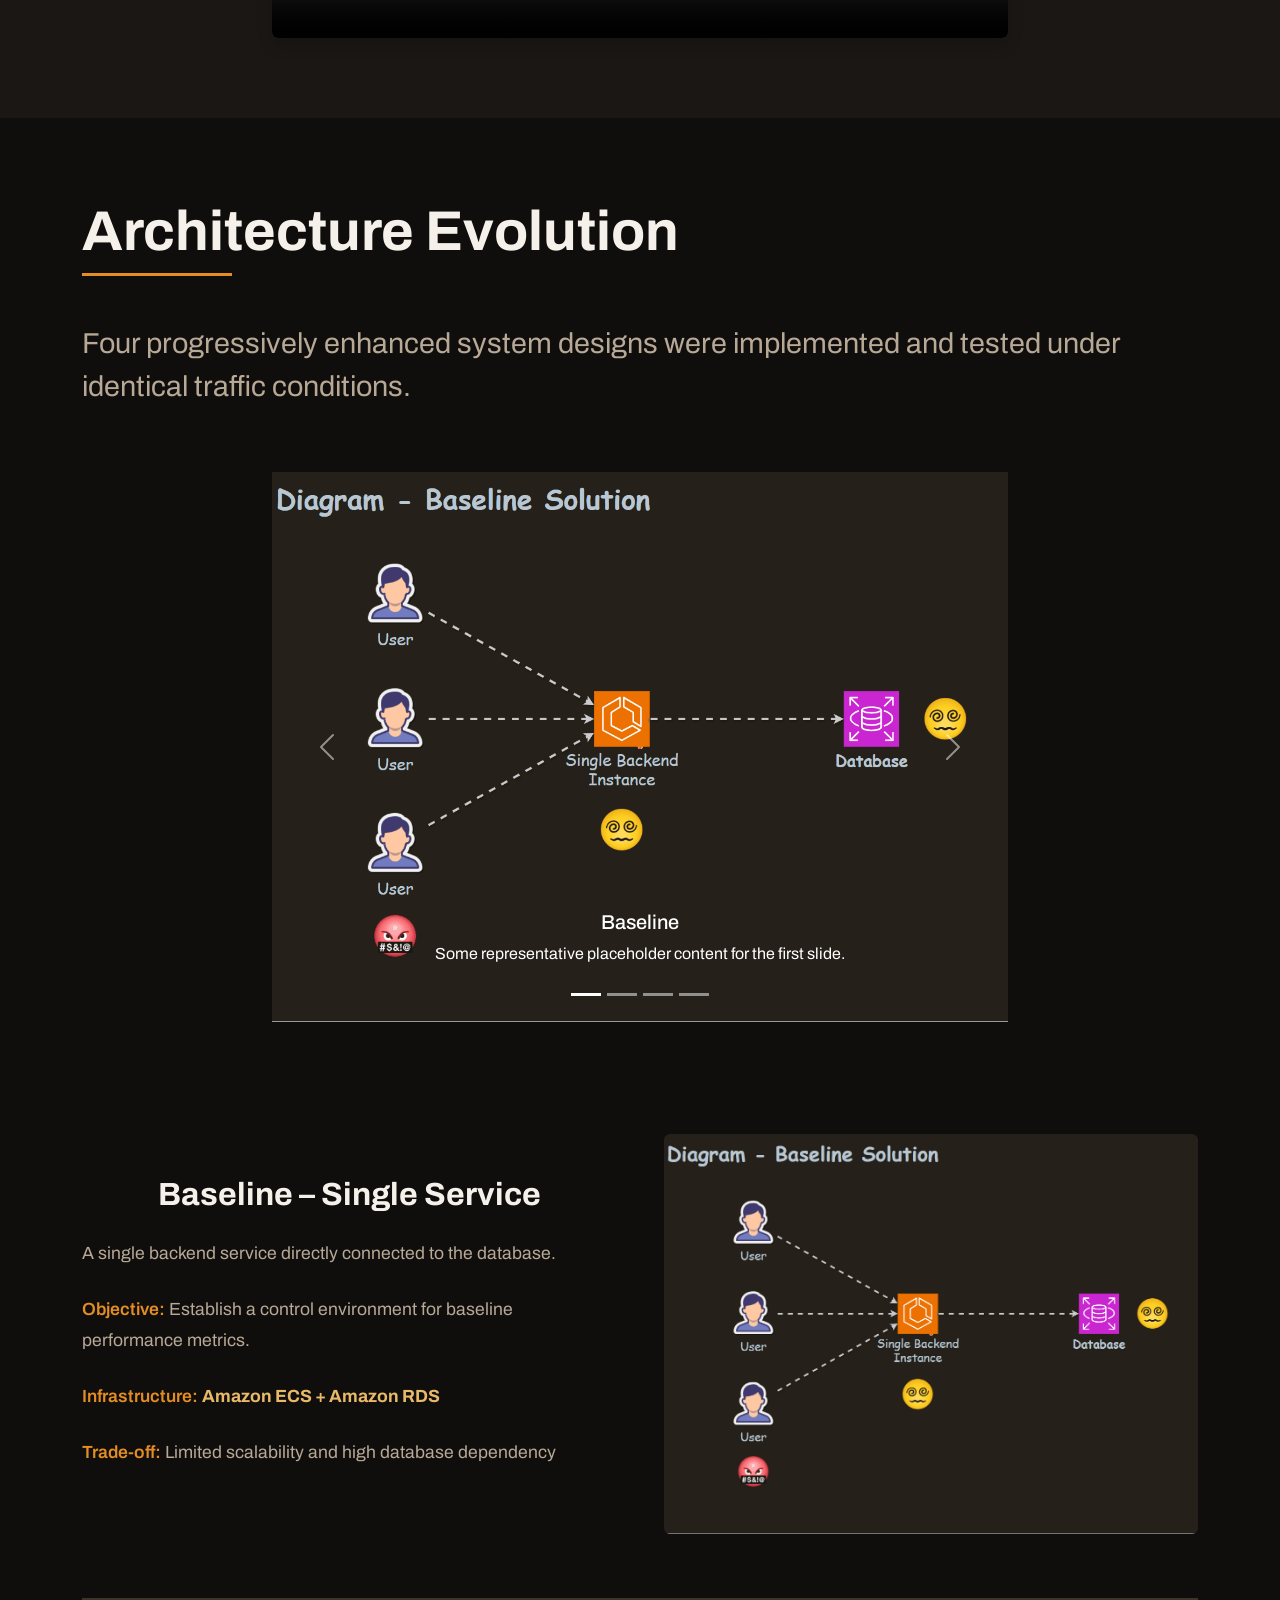
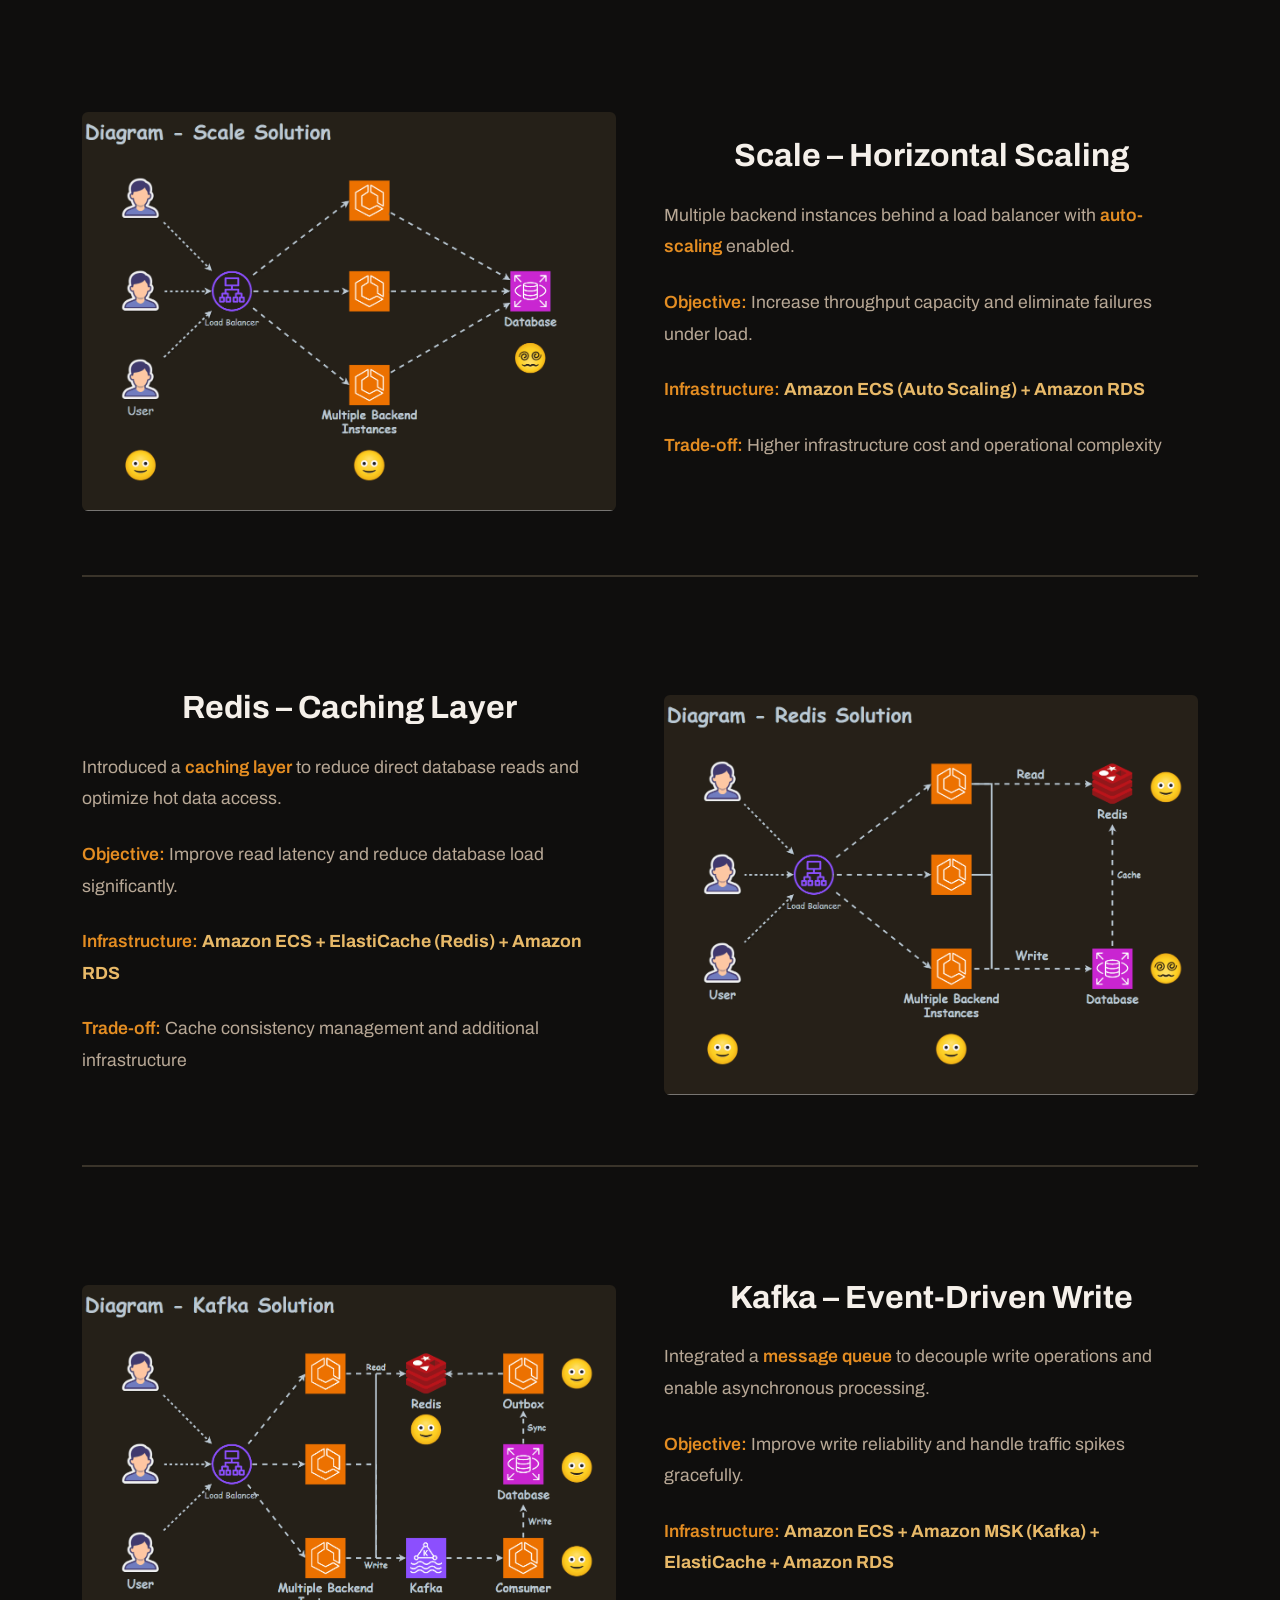
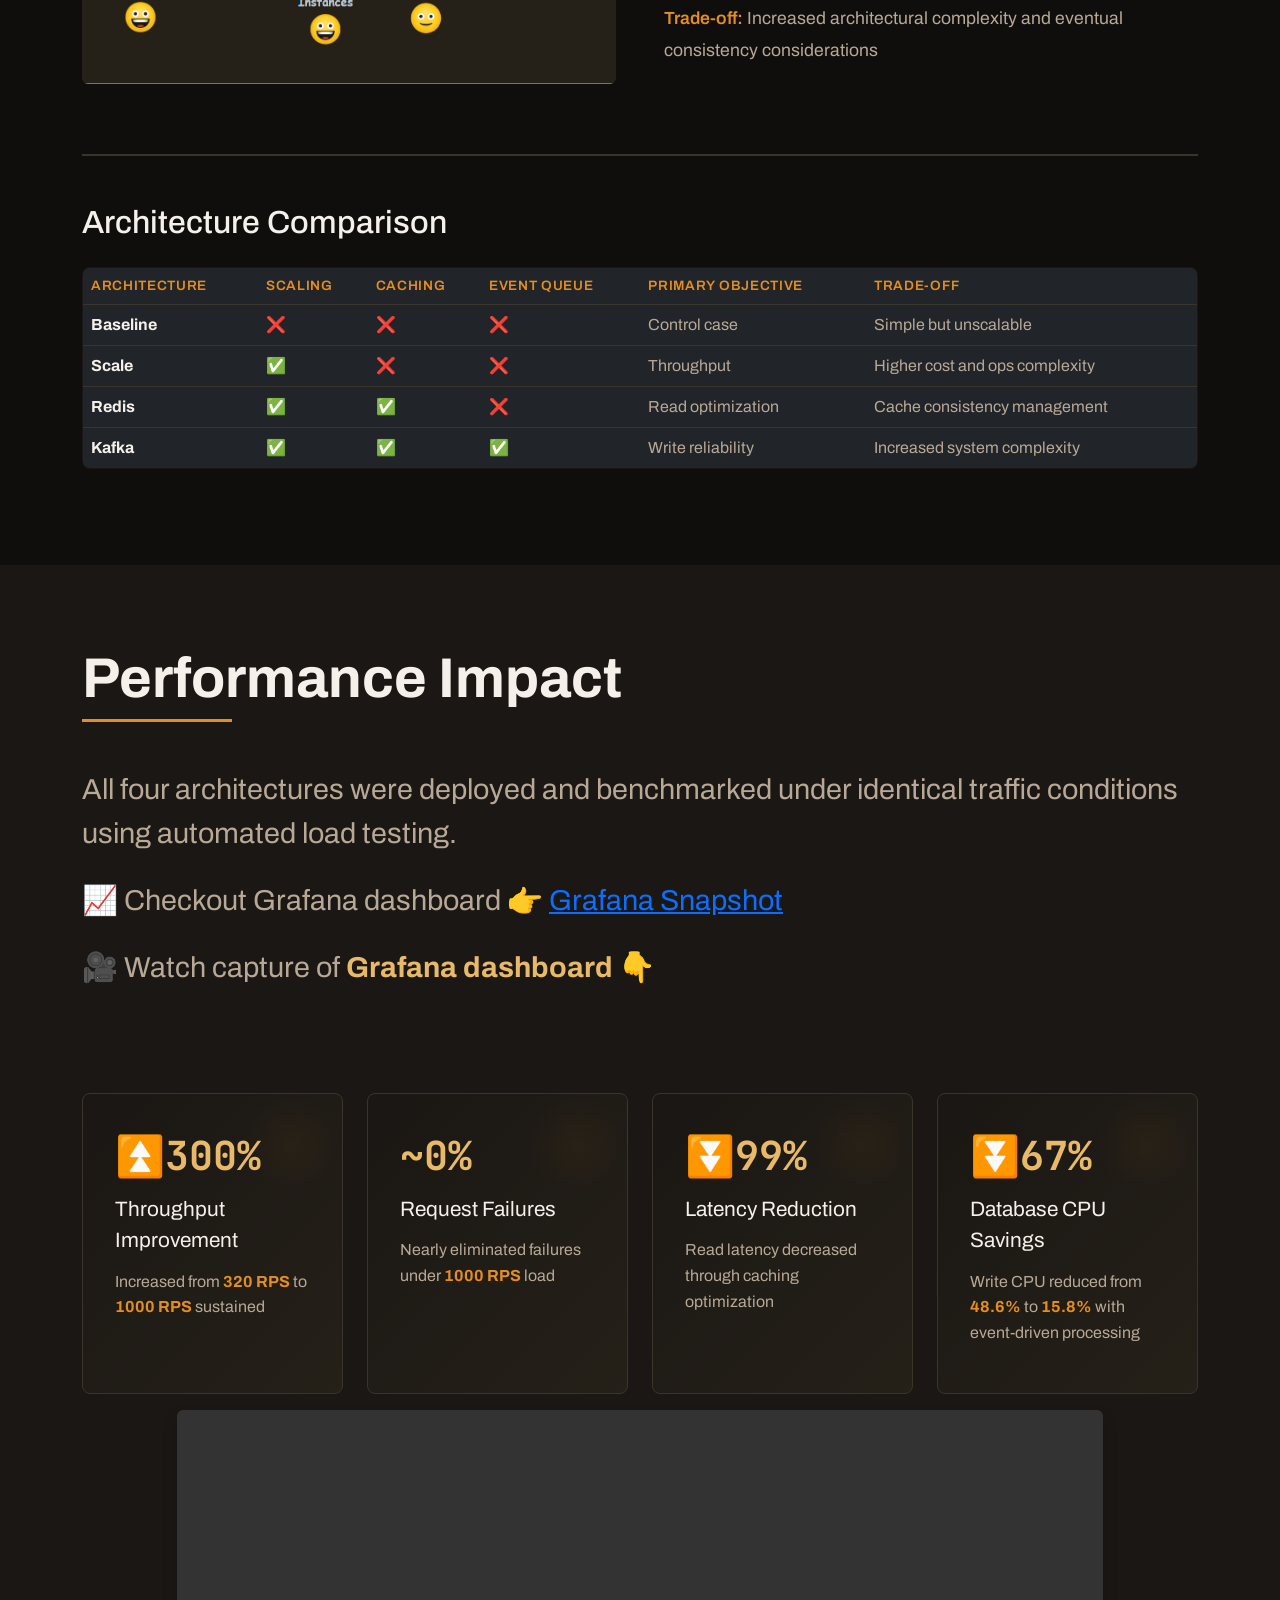
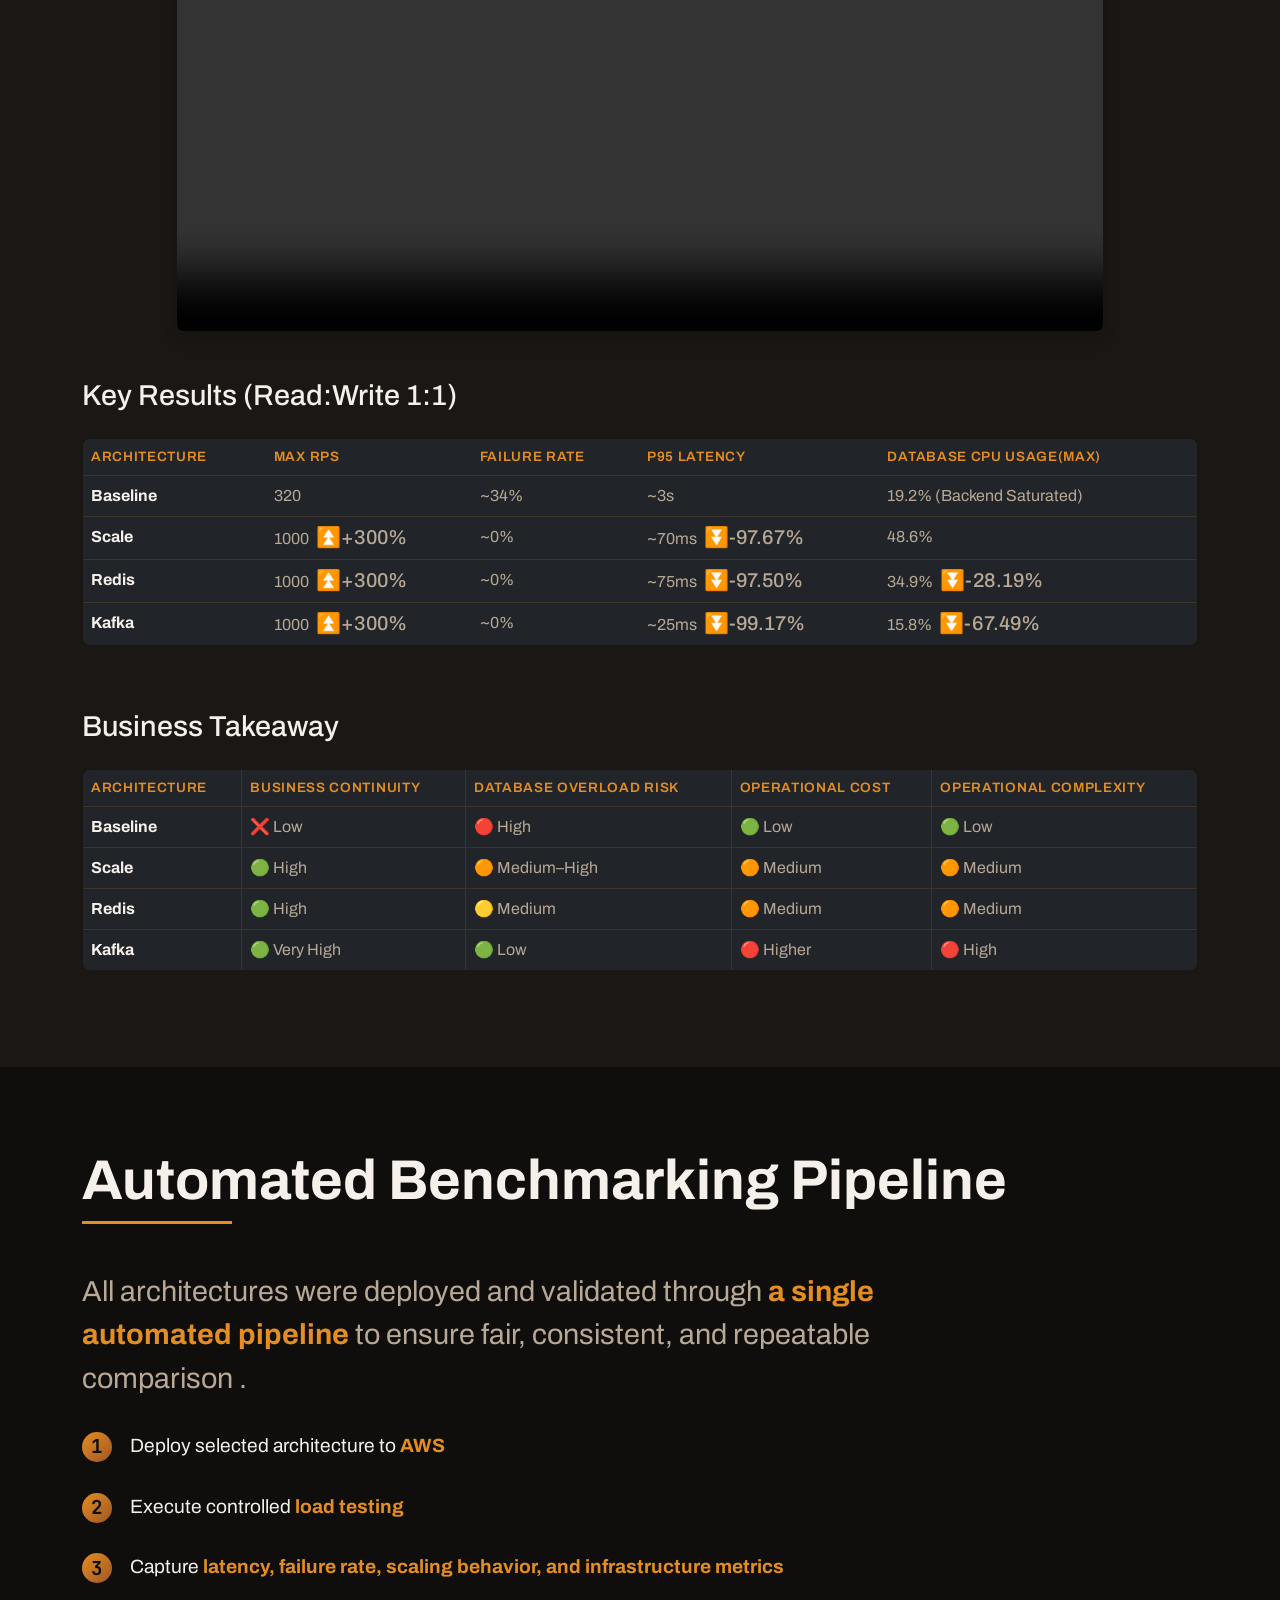
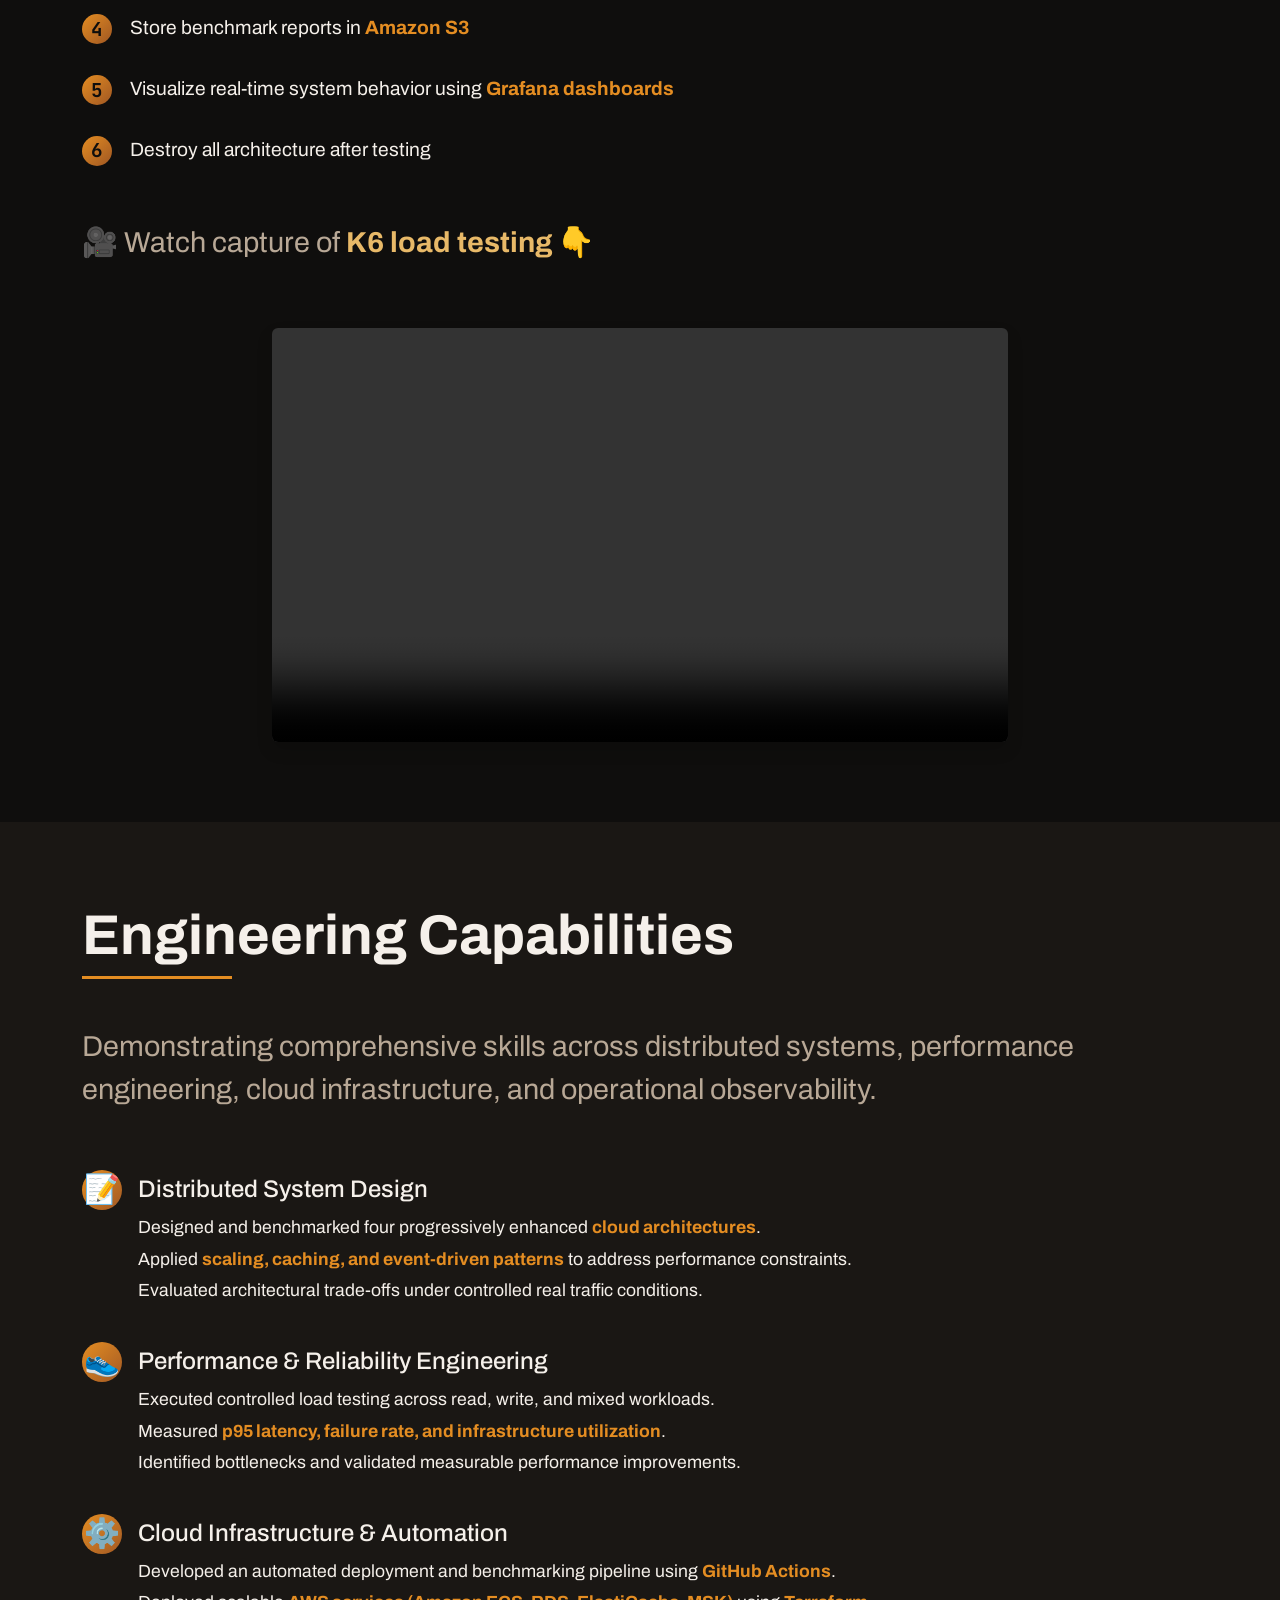
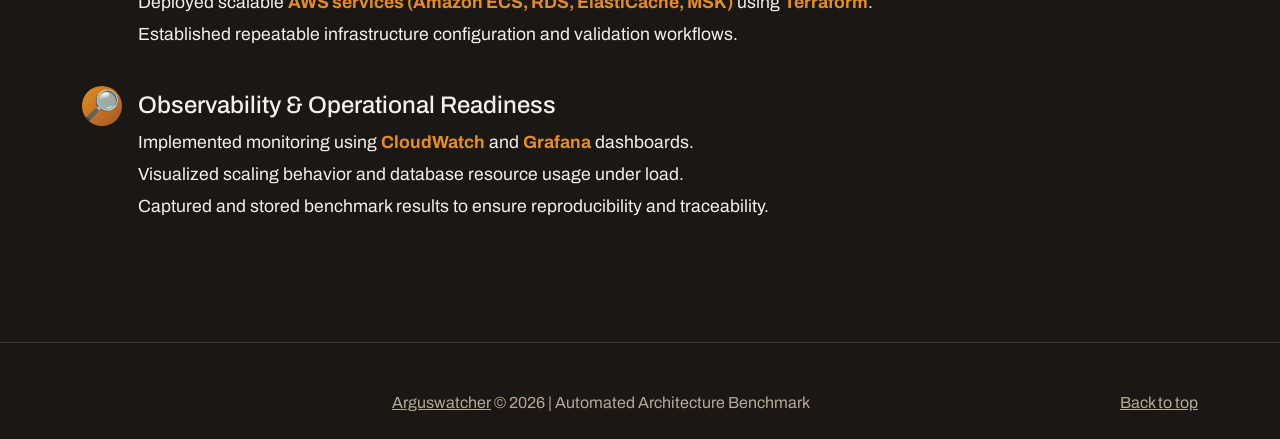
==== commit 9dd0fd61: "pre-testing" ====
--- a/app/html/index.html
+++ b/app/html/index.html
@@ -22,6 +22,7 @@
 </head>
 
 <!-- enable scroll spy -->
+
 <body data-bs-spy="scroll" data-bs-target=".navbar" data-bs-offset="0">
     <!-- Navigation -->
     <nav id="navbar" class="navbar navbar-expand-lg bg-dark border-bottom border-body fixed-top" data-bs-theme="dark">
@@ -65,10 +66,13 @@
                 <div class="row">
                     <div class="col-lg-6 col-md-8">
                         <h1>Automated Architecture Benchmark</h1>
-                        <p class="hero-subtitle">One Pipeline. Four Designs. Real Metrics.</p>
+                        <p class="hero-subtitle" style="color: var(--color-success)">
+                            One Pipeline. Four Designs. Real Metrics.
+                        </p>
                         <p class="hero-description">
-                            Automates deployment, load testing, and monitoring across four system designs to compare
-                            performance under real traffic.
+                            A <b style="color: var(--color-primary)">Kubernetes-based project</b> to automate
+                            deployment, load testing, and monitoring across four system designs to compare performance
+                            under real traffic.
                         </p>
 
                         <!-- Call to Action Buttons -->
@@ -96,19 +100,16 @@
                 <div class="row">
                     <div class="col-12">
                         <h2 class="section-title">Business Challenge</h2>
-                        <p class="section-subtitle">
-                            As businesses grow, their systems must remain fast, resilient, and cost-efficient.
-                            Yet architectural decisions are frequently made without consistent validation under real
-                            workload conditions.
-                        </p>
-                        <p class="section-subtitle" style="margin-top: 1.5rem; color: var(--color-primary);">
-                            How can teams evaluate trade-offs using data instead of assumptions?
-                        </p>
-                        <p class="section-subtitle" style="margin-top: 1.5rem;">
-                            This project introduces an automated benchmarking approach to answer that question.
-                        </p>
-
-                        <p class="section-subtitle" style="margin-top: 1.5rem;">
+                        <h4 class="section-subtitle" style="margin-top: 1.5rem; color: var(--color-primary);">
+                            How do teams choose the right architecture as their business grows?
+                        </h4>
+                        <p style="font-size: 1.2rem; margin-top: 1.5rem;">
+                            This project automated benchmarking to compare
+                            <b style="color: var(--color-primary)"> performance trade-offs</b> and support
+                            <b style="color: var(--color-primary)">data-driven decisions</b>.
+                        </p>
+
+                        <p style="font-size: 1.2rem; margin-top: 1.5rem;">
                             🎥 Watch <strong style="color: var(--color-success);">2 minutes</strong> walkthrough 👇
                         </p>
                     </div>
@@ -129,6 +130,9 @@
 
         <!-- Architecture Evolution -->
         <section id="architecture">
+
+
+
             <div class="container">
                 <div class="row mb-5">
                     <div class="col-12">
@@ -140,6 +144,65 @@
                         </p>
                     </div>
                 </div>
+
+                <div class="row mb-5">
+                    <div class="col-8 mx-auto">
+                        <div id="slide" class="carousel slide">
+                            <div class="carousel-indicators">
+                                <button type="button" data-bs-target="#slide" data-bs-slide-to="0" class="active"
+                                    aria-current="true" aria-label="Baseline"></button>
+                                <button type="button" data-bs-target="#slide" data-bs-slide-to="1"
+                                    aria-label="Scale"></button>
+                                <button type="button" data-bs-target="#slide" data-bs-slide-to="2"
+                                    aria-label="Redis"></button>
+                                <button type="button" data-bs-target="#slide" data-bs-slide-to="3"
+                                    aria-label="Kafka"></button>
+                            </div>
+                            <div class="carousel-inner">
+                                <div class="carousel-item active">
+                                    <img src="./img/diagram/baseline.gif" class="d-block w-100" alt="baseline">
+                                    <div class="carousel-caption d-none d-md-block">
+                                        <h5>Baseline</h5>
+                                        <p>Some representative placeholder content for the first slide.</p>
+                                    </div>
+                                </div>
+                                <div class="carousel-item">
+                                    <img src="./img/diagram/scale.gif" class="d-block w-100" alt="scale">
+                                    <div class="carousel-caption d-none d-md-block">
+                                        <h5>Scale</h5>
+                                        <p>Some representative placeholder content for the second slide.</p>
+                                    </div>
+                                </div>
+                                <div class="carousel-item">
+                                    <img src="./img/diagram/redis.gif" class="d-block w-100" alt="redis">
+                                    <div class="carousel-caption d-none d-md-block">
+                                        <h5>Redis</h5>
+                                        <p>Some representative placeholder content for the third slide.</p>
+                                    </div>
+                                </div>
+                                <div class="carousel-item">
+                                    <img src="./img/diagram/kafka.gif" class="d-block w-100" alt="kafka">
+                                    <div class="carousel-caption d-none d-md-block">
+                                        <h5>Kafka</h5>
+                                        <p>Some representative placeholder content for the third slide.</p>
+                                    </div>
+                                </div>
+                            </div>
+                            <button class="carousel-control-prev" type="button" data-bs-target="#slide"
+                                data-bs-slide="prev">
+                                <span class="carousel-control-prev-icon" aria-hidden="true"></span>
+                                <span class="visually-hidden">Previous</span>
+                            </button>
+                            <button class="carousel-control-next" type="button" data-bs-target="#slide"
+                                data-bs-slide="next">
+                                <span class="carousel-control-next-icon" aria-hidden="true"></span>
+                                <span class="visually-hidden">Next</span>
+                            </button>
+                        </div>
+                    </div>
+                </div>
+
+
 
                 <!-- Baseline Architecture -->
                 <div class="arch-section">
@@ -332,66 +395,6 @@
                     </div>
                 </div>
 
-                <!-- grafana dashboard video -->
-                <div class="row">
-                    <div class="col-lg-10  mx-auto">
-                        <div class="ratio ratio-16x9 shadow rounded overflow-hidden">
-                            <video muted controls autoplay loop preload="metadata" class="w-100">
-                                <source src="./video/grafana_dashboard.mp4" type="video/mp4">
-                            </video>
-                        </div>
-                    </div>
-                </div>
-
-                <div class="row mt-5">
-                    <div class="col-12">
-                        <h3 class="mb-4" style="font-size: 1.8rem; color: var(--color-text);">Key Results (Read:Write
-                            1:1)</h3>
-                        <div class="table-responsive">
-                            <table class="table table-dark">
-                                <thead>
-                                    <tr>
-                                        <th>Architecture</th>
-                                        <th>Max RPS</th>
-                                        <th>Failure Rate</th>
-                                        <th>p95 Latency</th>
-                                        <th>Database CPU Usage(Max)</th>
-                                    </tr>
-                                </thead>
-                                <tbody>
-                                    <tr>
-                                        <td><strong style="color: var(--color-text);">Baseline</strong></td>
-                                        <td>320</td>
-                                        <td>~34%</td>
-                                        <td>~3s</td>
-                                        <td>19.2% (Backend Saturated)</td>
-                                    </tr>
-                                    <tr>
-                                        <td><strong style="color: var(--color-text);">Scale</strong></td>
-                                        <td>1000 <b class="h5 ps-1">⏫+300%</b></td>
-                                        <td>~0%</td>
-                                        <td>~70ms <b class="h5 ps-1">⏬-97.67%</b></td>
-                                        <td>48.6%</td>
-                                    </tr>
-                                    <tr>
-                                        <td><strong style="color: var(--color-text);">Redis</strong></td>
-                                        <td>1000 <b class="h5 ps-1">⏫+300%</b></td>
-                                        <td>~0%</td>
-                                        <td>~75ms <b class="h5 ps-1">⏬-97.50%</b> </td>
-                                        <td>34.9% <b class="h5 ps-1">⏬-28.19%</b> </td>
-                                    </tr>
-                                    <tr>
-                                        <td><strong style="color: var(--color-text);">Kafka</strong></td>
-                                        <td>1000 <b class="h5 ps-1">⏫+300%</b></td>
-                                        <td>~0%</td>
-                                        <td>~25ms <b class="h5 ps-1">⏬-99.17%</b></td>
-                                        <td>15.8% <b class="h5 ps-1">⏬-67.49%</b></td>
-                                    </tr>
-                                </tbody>
-                            </table>
-                        </div>
-                    </div>
-                </div>
 
                 <div class="row g-4 py-3 mt-5">
                     <div class="col-lg-3 col-md-6">
@@ -435,6 +438,69 @@
                         </div>
                     </div>
                 </div>
+
+                <!-- grafana dashboard video -->
+                <div class="row">
+                    <div class="col-lg-10  mx-auto">
+                        <div class="ratio ratio-16x9 shadow rounded overflow-hidden">
+                            <video muted controls autoplay loop preload="metadata" class="w-100">
+                                <source src="./video/grafana_dashboard.mp4" type="video/mp4">
+                            </video>
+                        </div>
+                    </div>
+                </div>
+
+                <div class="row mt-5">
+                    <div class="col-12">
+                        <h3 class="mb-4" style="font-size: 1.8rem; color: var(--color-text);">Key Results (Read:Write
+                            1:1)</h3>
+                        <div class="table-responsive">
+                            <table class="table table-dark">
+                                <thead>
+                                    <tr>
+                                        <th>Architecture</th>
+                                        <th>Max RPS</th>
+                                        <th>Failure Rate</th>
+                                        <th>p95 Latency</th>
+                                        <th>Database CPU Usage(Max)</th>
+                                    </tr>
+                                </thead>
+                                <tbody>
+                                    <tr>
+                                        <td><strong style="color: var(--color-text);">Baseline</strong></td>
+                                        <td>320</td>
+                                        <td>~34%</td>
+                                        <td>~3s</td>
+                                        <td>19.2% (Backend Saturated)</td>
+                                    </tr>
+                                    <tr>
+                                        <td><strong style="color: var(--color-text);">Scale</strong></td>
+                                        <td>1000 <b class="h5 ps-1">⏫+300%</b></td>
+                                        <td>~0%</td>
+                                        <td>~70ms <b class="h5 ps-1">⏬-97.67%</b></td>
+                                        <td>48.6%</td>
+                                    </tr>
+                                    <tr>
+                                        <td><strong style="color: var(--color-text);">Redis</strong></td>
+                                        <td>1000 <b class="h5 ps-1">⏫+300%</b></td>
+                                        <td>~0%</td>
+                                        <td>~75ms <b class="h5 ps-1">⏬-97.50%</b> </td>
+                                        <td>34.9% <b class="h5 ps-1">⏬-28.19%</b> </td>
+                                    </tr>
+                                    <tr>
+                                        <td><strong style="color: var(--color-text);">Kafka</strong></td>
+                                        <td>1000 <b class="h5 ps-1">⏫+300%</b></td>
+                                        <td>~0%</td>
+                                        <td>~25ms <b class="h5 ps-1">⏬-99.17%</b></td>
+                                        <td>15.8% <b class="h5 ps-1">⏬-67.49%</b></td>
+                                    </tr>
+                                </tbody>
+                            </table>
+                        </div>
+                    </div>
+                </div>
+
+
 
                 <!-- business takeaway -->
                 <div class="row mt-5">
--- a/app/html/css/style.css
+++ b/app/html/css/style.css
@@ -264,7 +264,7 @@
 }
 
 .section-subtitle {
-  font-size: 1.2rem;
+  font-size: 1.8rem;
   color: var(--color-text-muted);
   margin-top: 2rem;
 }
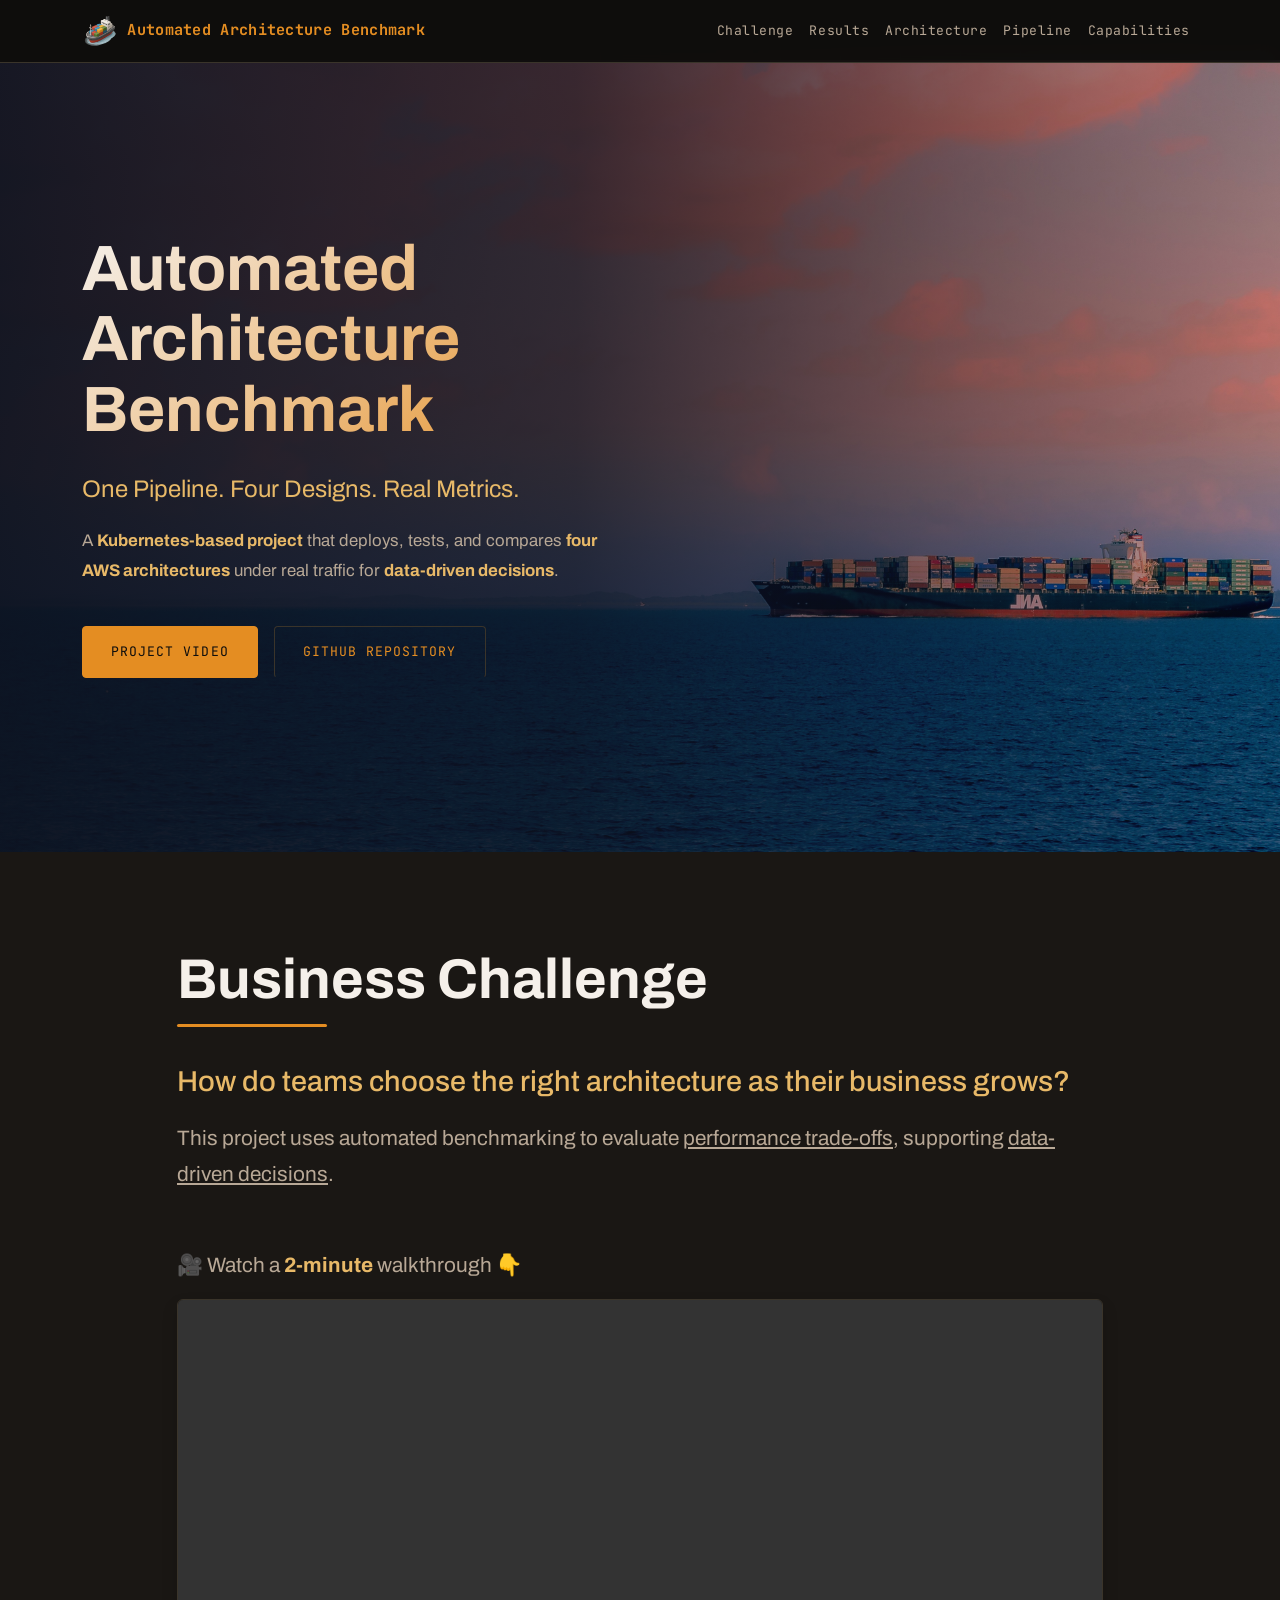
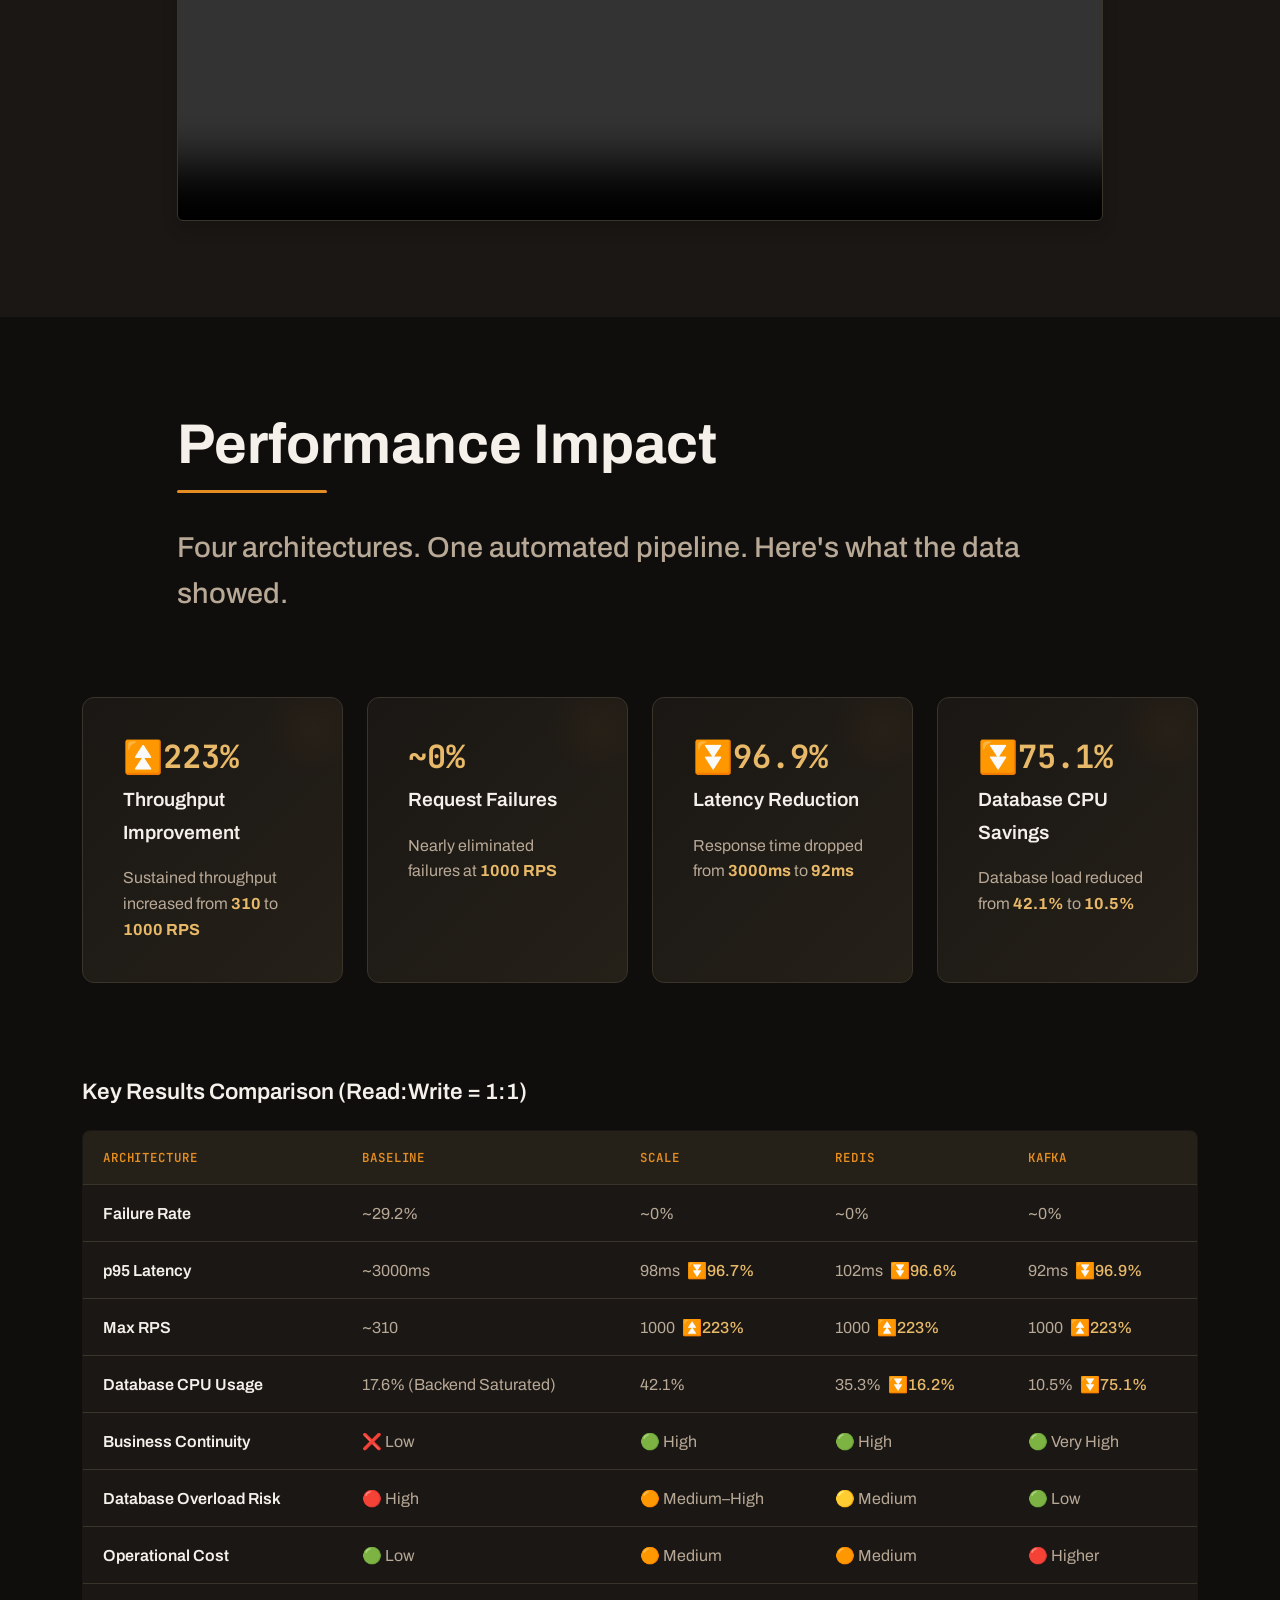
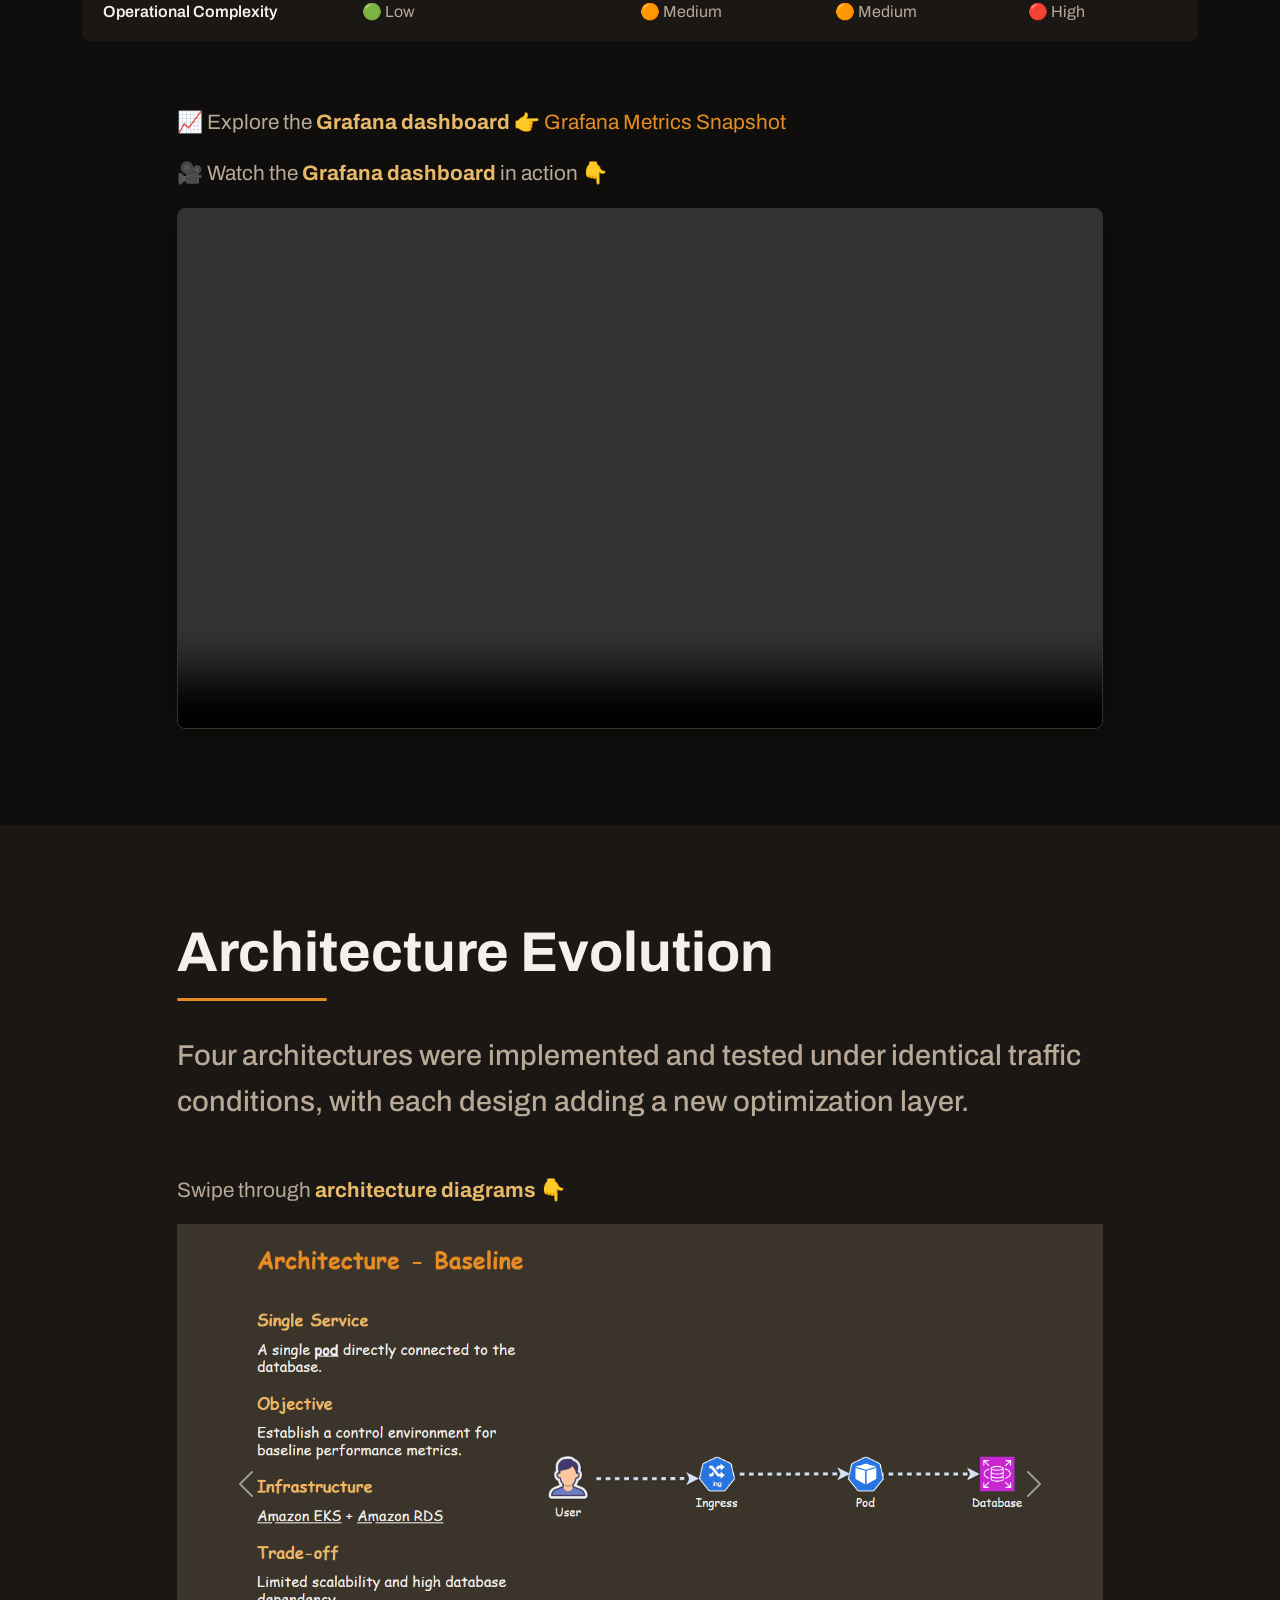
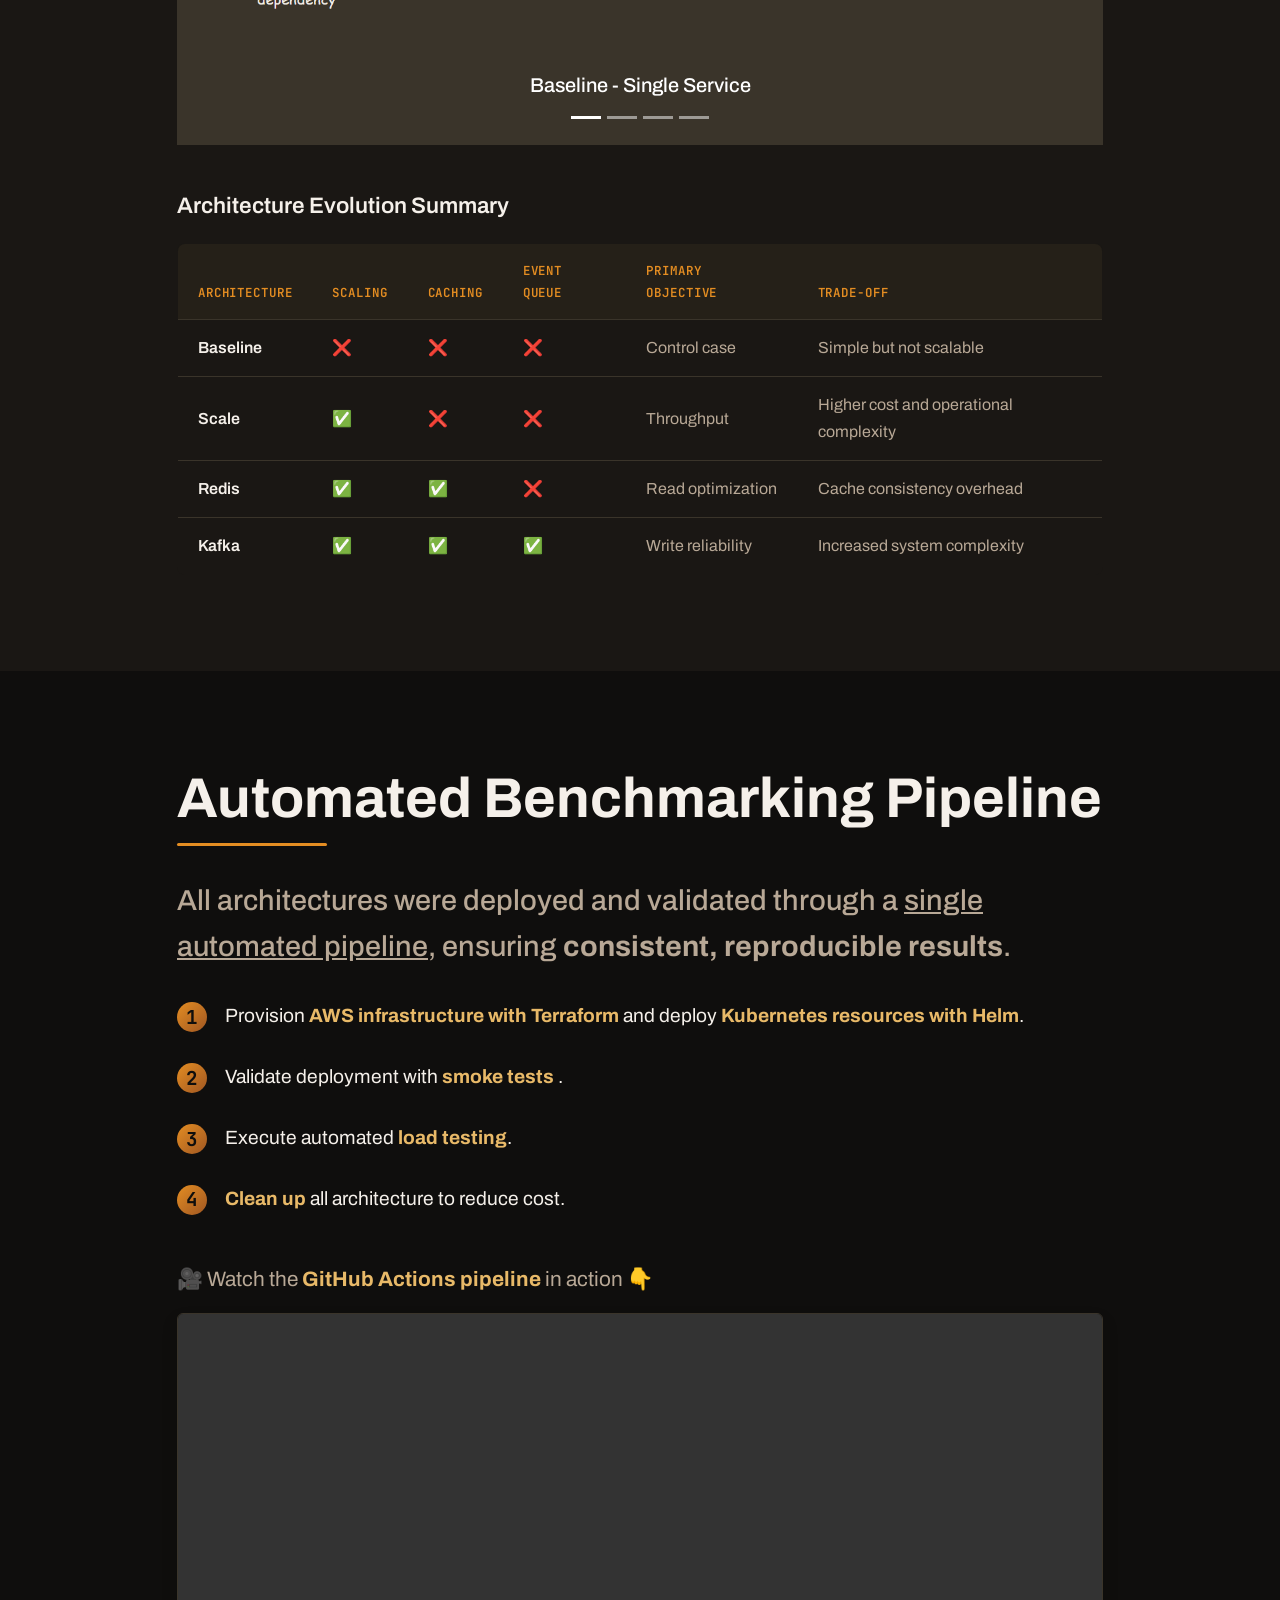
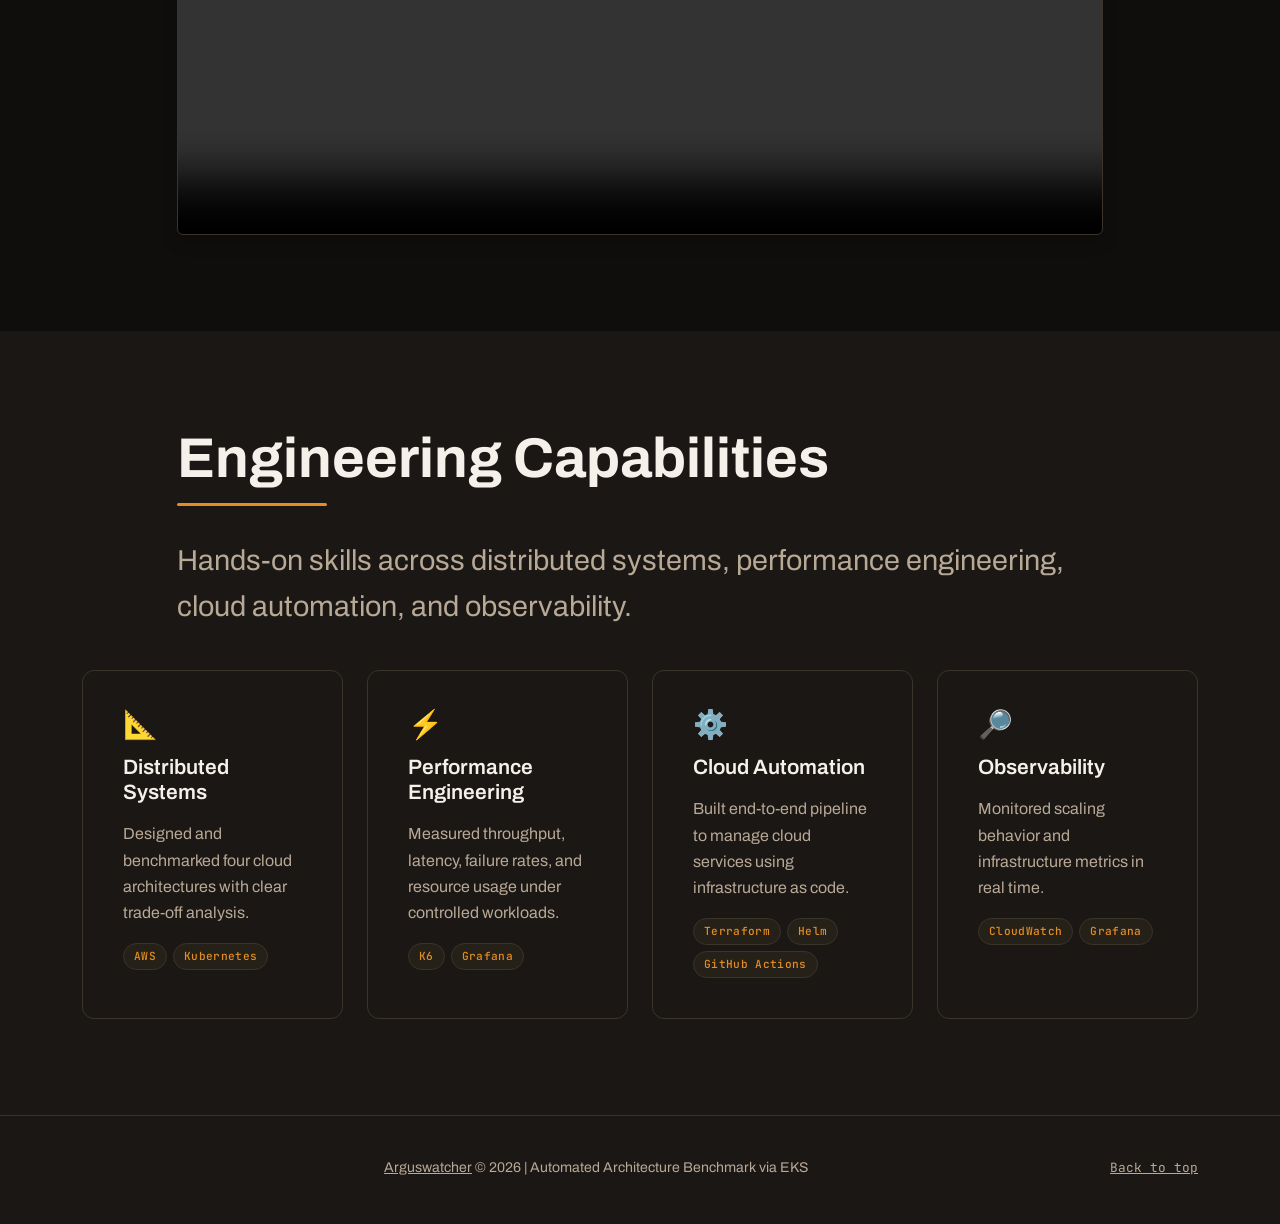
==== commit 3e959fc5: "Initial clean commit" ====
--- a/app/html/index.html
+++ b/app/html/index.html
@@ -24,10 +24,11 @@
 <!-- enable scroll spy -->
 
 <body data-bs-spy="scroll" data-bs-target=".navbar" data-bs-offset="0">
+
     <!-- Navigation -->
-    <nav id="navbar" class="navbar navbar-expand-lg bg-dark border-bottom border-body fixed-top" data-bs-theme="dark">
+    <nav id="navbar" class="navbar navbar-expand-lg fixed-top" data-bs-theme="dark">
         <div class="container">
-            <a class="navbar-brand navbar-brand-text" href="#">
+            <a class="navbar-brand navbar-brand-text" href="https://eks-benchmark.arguswatcher.net/">
                 <img src="./img/logo.png" alt="" width="36" height="36">
                 Automated Architecture Benchmark
             </a>
@@ -36,90 +37,67 @@
             </button>
             <div class="collapse navbar-collapse" id="navbarNav">
                 <ul class="navbar-nav ms-auto">
-                    <!-- <li class="nav-item">
-                        <a class="nav-link" href="#home">Home</a>
-                    </li> -->
-                    <li class="nav-item">
-                        <a class="nav-link navbar-link-text" href="#challenge"> Challenge </a>
-                    </li>
-                    <li class="nav-item">
-                        <a class="nav-link navbar-link-text" href="#architecture"> Architecture </a>
-                    </li>
-                    <li class="nav-item">
-                        <a class="nav-link navbar-link-text" href="#results"> Results </a>
-                    </li>
-                    <li class="nav-item">
-                        <a class="nav-link navbar-link-text" href="#pipeline"> Pipeline </a>
-                    </li>
-                    <li class="nav-item">
-                        <a class="nav-link navbar-link-text" href="#capabilities"> Capabilities </a>
-                    </li>
+                    <li class="nav-item"><a class="nav-link navbar-link-text" href="#challenge">Challenge</a></li>
+                    <li class="nav-item"><a class="nav-link navbar-link-text" href="#results">Results</a></li>
+                    <li class="nav-item"><a class="nav-link navbar-link-text" href="#architecture">Architecture</a></li>
+                    <li class="nav-item"><a class="nav-link navbar-link-text" href="#pipeline">Pipeline</a></li>
+                    <li class="nav-item"><a class="nav-link navbar-link-text" href="#capabilities">Capabilities</a></li>
                 </ul>
             </div>
         </div>
     </nav>
 
     <main id="main">
-        <!-- Hero Section -->
+
+        <!-- Hero Section =============================== -->
         <header id="home" class="hero">
             <div class="container">
                 <div class="row">
                     <div class="col-lg-6 col-md-8">
                         <h1>Automated Architecture Benchmark</h1>
-                        <p class="hero-subtitle" style="color: var(--color-success)">
-                            One Pipeline. Four Designs. Real Metrics.
-                        </p>
+                        <p class="hero-subtitle">One Pipeline. Four Designs. Real Metrics.</p>
                         <p class="hero-description">
-                            A <b style="color: var(--color-primary)">Kubernetes-based project</b> to automate
-                            deployment, load testing, and monitoring across four system designs to compare performance
-                            under real traffic.
-                        </p>
-
-                        <!-- Call to Action Buttons -->
+                            A <b class="text-success-accent">Kubernetes-based project</b> that deploys, tests, and
+                            compares <b class="text-success-accent">four AWS architectures</b> under real traffic for
+                            <b class="text-success-accent">data-driven decisions</b>.
+                        </p>
                         <div class="hero-buttons mt-4 d-flex flex-column flex-lg-row gap-3">
-
-                            <a href="#project_video" class="btn-custom-primary text-center" target="_blank">
-                                Project Video
-                            </a>
-
-                            <a href="https://github.com/simonangel-fong/Project-Automated-Architecture-Benchmark-AWS"
-                                class="btn-custom-outline text-center" target="_blank">
-                                GitHub Repository
-                            </a>
-
-                        </div>
-                    </div>
-                </div>
+                            <a href="#project_video" class="btn-custom-primary text-center">Project Video</a>
+                            <a href="https://github.com/simonangel-fong/Project-Automated-Architecture-Benchmark-EKS"
+                                class="btn-custom-outline text-center" target="_blank">GitHub Repository</a>
+                        </div>
+                    </div>
+                </div>
+            </div>
         </header>
 
-        <!-- Business Challenge -->
+        <!-- Business Challenge =========================== -->
         <section id="challenge">
-            <div class="container">
+            <div id="project_video" class="container">
 
                 <!-- description -->
-                <div class="row">
-                    <div class="col-12">
+                <div class="row section-header">
+                    <div class="col-lg-10 col-md-12 mx-auto">
                         <h2 class="section-title">Business Challenge</h2>
-                        <h4 class="section-subtitle" style="margin-top: 1.5rem; color: var(--color-primary);">
+                        <h4 class="section-subtitle" style="color:var(--color-success)">
                             How do teams choose the right architecture as their business grows?
                         </h4>
-                        <p style="font-size: 1.2rem; margin-top: 1.5rem;">
-                            This project automated benchmarking to compare
-                            <b style="color: var(--color-primary)"> performance trade-offs</b> and support
-                            <b style="color: var(--color-primary)">data-driven decisions</b>.
-                        </p>
-
-                        <p style="font-size: 1.2rem; margin-top: 1.5rem;">
-                            🎥 Watch <strong style="color: var(--color-success);">2 minutes</strong> walkthrough 👇
-                        </p>
+                        <p>
+                            This project uses automated benchmarking to evaluate <u>performance trade-offs</u>,
+                            supporting <u>data-driven decisions</u>.
+                        </p>
+
                     </div>
                 </div>
 
                 <!-- video -->
-                <div class="row mt-5">
-                    <div class="col-12 col-lg-8 mx-auto">
-                        <div id="project_video" class="ratio ratio-16x9 shadow rounded overflow-hidden">
-                            <video muted controls autoplay preload="metadata" class="w-100">
+                <div class="row">
+                    <div class="col-lg-10 col-md-12 mx-auto">
+                        <p>
+                            🎥 Watch a <b class="text-success-accent">2-minute</b> walkthrough 👇
+                        </p>
+                        <div class="ratio ratio-16x9 shadow rounded overflow-hidden">
+                            <video muted controls autoplay loop preload="metadata" class="w-100">
                                 <source src="./video/project_video.mp4" type="video/mp4">
                             </video>
                         </div>
@@ -128,25 +106,187 @@
             </div>
         </section>
 
-        <!-- Architecture Evolution -->
+        <!-- Performance Results =================== -->
+        <section id="results">
+            <div class="container">
+                <div class="row section-header">
+                    <div class="col-lg-10 col-md-12 mx-auto">
+                        <h2 class="section-title">Performance Impact</h2>
+                        <h4 class="section-subtitle">
+                            Four architectures. One automated pipeline. Here's what the data showed.
+                        </h4>
+                    </div>
+                </div>
+
+                <!-- Metric Cards -->
+                <div class="row g-4 py-5 mb-5">
+                    <!-- Throughput -->
+                    <div class="col-lg-3 col-md-6">
+                        <div class="result-card">
+                            <div class="result-metric">⏫223%</div>
+                            <div class="result-label">Throughput Improvement</div>
+                            <p class="result-description">Sustained throughput increased from <b
+                                    class="text-success-accent">310</b> to <b class="text-success-accent">1000 RPS</b>
+                            </p>
+                        </div>
+                    </div>
+
+                    <!-- Failure -->
+                    <div class="col-lg-3 col-md-6">
+                        <div class="result-card">
+                            <div class="result-metric">~0%</div>
+                            <div class="result-label">Request Failures</div>
+                            <p class="result-description">
+                                Nearly eliminated failures at <b class="text-success-accent">1000 RPS</b>
+                            </p>
+                        </div>
+                    </div>
+
+                    <!-- Latency -->
+                    <div class="col-lg-3 col-md-6">
+                        <div class="result-card">
+                            <div class="result-metric">⏬96.9%</div>
+                            <div class="result-label">Latency Reduction</div>
+                            <p class="result-description">
+                                Response time dropped from <b class="text-success-accent">3000ms</b>
+                                to <b class="text-success-accent">92ms</b>
+                            </p>
+                        </div>
+                    </div>
+
+                    <!-- cpu -->
+                    <div class="col-lg-3 col-md-6">
+                        <div class="result-card">
+                            <div class="result-metric">⏬75.1%</div>
+                            <div class="result-label">Database CPU Savings</div>
+                            <p class="result-description">
+                                Database load reduced from <b class="text-success-accent">42.1%</b>
+                                to <b class="text-success-accent">10.5%</b>
+                            </p>
+                        </div>
+                    </div>
+                </div>
+
+                <!-- Comparison Table -->
+                <div class="row">
+                    <div class="col-12 mx-auto">
+                        <h3 class="subsection-title">Key Results Comparison (Read:Write = 1:1)</h3>
+                        <div class="table-responsive">
+                            <table class="table table-dark">
+                                <thead>
+                                    <tr>
+                                        <th>Architecture</th>
+                                        <th>Baseline</th>
+                                        <th>Scale</th>
+                                        <th>Redis</th>
+                                        <th>Kafka</th>
+                                    </tr>
+                                </thead>
+                                <tbody>
+                                    <tr>
+                                        <td><strong>Failure Rate</strong></td>
+                                        <td>~29.2%</td>
+                                        <td>~0%</td>
+                                        <td>~0%</td>
+                                        <td>~0%</td>
+                                    </tr>
+                                    <tr>
+                                        <td><strong>p95 Latency</strong></td>
+                                        <td>~3000ms</td>
+                                        <td>98ms <b class="h6 ps-1" style="color:var(--color-success)">⏬96.7%</b></td>
+                                        <td>102ms <b class="h6 ps-1" style="color:var(--color-success)">⏬96.6%</b></td>
+                                        <td>92ms <b class="h6 ps-1" style="color:var(--color-success)">⏬96.9%</b></td>
+                                    </tr>
+                                    <tr>
+                                        <td><strong>Max RPS</strong></td>
+                                        <td>~310</td>
+                                        <td>1000 <b class="h6 ps-1" style="color:var(--color-success)">⏫223%</b></td>
+                                        <td>1000 <b class="h6 ps-1" style="color:var(--color-success)">⏫223%</b></td>
+                                        <td>1000 <b class="h6 ps-1" style="color:var(--color-success)">⏫223%</b></td>
+                                    </tr>
+                                    <tr>
+                                        <td><strong>Database CPU Usage</strong></td>
+                                        <td>17.6% (Backend Saturated)</td>
+                                        <td>42.1%</td>
+                                        <td>35.3% <b class="h6 ps-1" style="color:var(--color-success)">⏬16.2%</b></td>
+                                        <td>10.5% <b class="h6 ps-1" style="color:var(--color-success)">⏬75.1%</b></td>
+                                    </tr>
+                                    <tr>
+                                        <td><strong>Business Continuity</strong></td>
+                                        <td>❌ Low</td>
+                                        <td>🟢 High</td>
+                                        <td>🟢 High</td>
+                                        <td>🟢 Very High</td>
+                                    </tr>
+                                    <tr>
+                                        <td><strong>Database Overload Risk</strong></td>
+                                        <td>🔴 High</td>
+                                        <td>🟠 Medium–High</td>
+                                        <td>🟡 Medium</td>
+                                        <td>🟢 Low</td>
+                                    </tr>
+                                    <tr>
+                                        <td><strong>Operational Cost</strong></td>
+                                        <td>🟢 Low</td>
+                                        <td>🟠 Medium</td>
+                                        <td>🟠 Medium</td>
+                                        <td>🔴 Higher</td>
+                                    </tr>
+                                    <tr>
+                                        <td><strong>Operational Complexity</strong></td>
+                                        <td>🟢 Low</td>
+                                        <td>🟠 Medium</td>
+                                        <td>🟠 Medium</td>
+                                        <td>🔴 High</td>
+                                    </tr>
+                                </tbody>
+                            </table>
+                        </div>
+                    </div>
+                </div>
+
+                <!-- Grafana -->
+                <div class="row mt-5">
+                    <div class="col-lg-10 col-md-12 mx-auto">
+                        <p>
+                            📈 Explore the <b class="text-success-accent">Grafana dashboard</b> 👉
+                            <a href="https://simonangelfong.grafana.net/dashboard/snapshot/le6w3uET15C2xp0PqoeB3j7VmSAwhik6"
+                                target="_blank">Grafana Metrics Snapshot</a>
+                        </p>
+                        <p>
+                            🎥 Watch the <b class="text-success-accent">Grafana dashboard</b> in
+                            action 👇
+                        </p>
+                    </div>
+                    <div class="col-lg-10 col-md-12 col-sm-12 mx-auto">
+                        <div class="ratio ratio-16x9">
+                            <video muted controls autoplay loop preload="metadata" class="w-100">
+                                <source src="./video/grafana_metrics.mp4" type="video/mp4">
+                            </video>
+                        </div>
+                    </div>
+                </div>
+            </div>
+        </section>
+
+        <!-- Architecture Evolution ========================== -->
         <section id="architecture">
 
-
-
             <div class="container">
+                <div class="row section-header">
+                    <div class="col-lg-10 col-md-12 mx-auto">
+                        <h2 class="section-title">Architecture Evolution</h2>
+                        <h4 class="section-subtitle">
+                            Four architectures were implemented and tested under identical traffic conditions, with each
+                            design adding a new optimization layer.
+                        </h4>
+                    </div>
+                </div>
+
+                <!-- slide -->
                 <div class="row mb-5">
-                    <div class="col-12">
-                        <h2 class="section-title">Architecture Evolution</h2>
-                        <p class="section-subtitle">
-                            Four progressively enhanced system designs were implemented and tested under identical
-                            traffic
-                            conditions.
-                        </p>
-                    </div>
-                </div>
-
-                <div class="row mb-5">
-                    <div class="col-8 mx-auto">
+                    <div class="col-lg-10 col-md-12 mx-auto">
+                        <p> Swipe through <b class="text-success-accent">architecture diagrams</b> 👇 </p>
                         <div id="slide" class="carousel slide">
                             <div class="carousel-indicators">
                                 <button type="button" data-bs-target="#slide" data-bs-slide-to="0" class="active"
@@ -162,29 +302,30 @@
                                 <div class="carousel-item active">
                                     <img src="./img/diagram/baseline.gif" class="d-block w-100" alt="baseline">
                                     <div class="carousel-caption d-none d-md-block">
-                                        <h5>Baseline</h5>
-                                        <p>Some representative placeholder content for the first slide.</p>
+                                        <h5>Baseline - Single Service</h5>
+                                        <!-- <p>A single pod directly connected to the database.</p> -->
                                     </div>
                                 </div>
                                 <div class="carousel-item">
                                     <img src="./img/diagram/scale.gif" class="d-block w-100" alt="scale">
                                     <div class="carousel-caption d-none d-md-block">
-                                        <h5>Scale</h5>
-                                        <p>Some representative placeholder content for the second slide.</p>
+                                        <h5>Scale - Horizontal Scaling</h5>
+                                        <!-- <p>Multiple pods with HPA(Horizontal Pod Autoscaling) and Karpenter.</p> -->
                                     </div>
                                 </div>
                                 <div class="carousel-item">
                                     <img src="./img/diagram/redis.gif" class="d-block w-100" alt="redis">
                                     <div class="carousel-caption d-none d-md-block">
-                                        <h5>Redis</h5>
-                                        <p>Some representative placeholder content for the third slide.</p>
+                                        <h5>Redis - Caching Layer</h5>
+                                        <!-- <p>Introduced a caching layer to reduce direct database reads
+                                            and optimize hot data access.</p> -->
                                     </div>
                                 </div>
                                 <div class="carousel-item">
                                     <img src="./img/diagram/kafka.gif" class="d-block w-100" alt="kafka">
                                     <div class="carousel-caption d-none d-md-block">
-                                        <h5>Kafka</h5>
-                                        <p>Some representative placeholder content for the third slide.</p>
+                                        <h5>Kafka - Event-Driven</h5>
+                                        <!-- <p>Integrated a message queue to decouple write operations.</p> -->
                                     </div>
                                 </div>
                             </div>
@@ -202,124 +343,10 @@
                     </div>
                 </div>
 
-
-
-                <!-- Baseline Architecture -->
-                <div class="arch-section">
-                    <div class="row g-5 align-items-center">
-                        <!-- Baseline -->
-                        <div class="col-lg-6 col-md-12">
-                            <h3 class="arch-title">Baseline – Single Service</h3>
-                            <p class="arch-description">
-                                A single backend service directly connected to the database.
-                            </p>
-                            <p class="arch-description">
-                                <b>Objective:</b> Establish a control environment for baseline performance metrics.
-                            </p>
-                            <p class="arch-description">
-                                <b>Infrastructure:</b> <strong style="color: var(--color-success);">
-                                    Amazon ECS + Amazon RDS
-                                </strong>
-                            </p>
-                            <p class="arch-description">
-                                <b>Trade-off:</b> Limited scalability and high database dependency
-                            </p>
-                        </div>
-                        <!-- Diagram -->
-                        <div class="col-lg-6 col-md-12">
-                            <img class="rounded img-fluid" src="./img/diagram/baseline.gif" alt="">
-                        </div>
-                    </div>
-                </div>
-
-                <!-- Scale Architecture -->
-                <div class="arch-section">
-                    <div class="row g-5 align-items-center flex-lg-row-reverse">
-                        <div class="col-lg-6 col-md-12">
-                            <h3 class="arch-title">Scale – Horizontal Scaling</h3>
-                            <p class="arch-description">
-                                Multiple backend instances behind a load balancer with <b>auto-scaling</b> enabled.
-                            </p>
-                            <p class="arch-description">
-                                <b>Objective:</b> Increase throughput capacity and eliminate failures under load.
-                            </p>
-                            <p class="arch-description">
-                                <b>Infrastructure:</b> <strong style="color: var(--color-success);">
-                                    Amazon ECS (Auto Scaling) + Amazon RDS
-                                </strong>
-                            </p>
-                            <p class="arch-description">
-                                <b>Trade-off:</b> Higher infrastructure cost and operational complexity
-                            </p>
-                        </div>
-                        <!-- Diagram -->
-                        <div class="col-lg-6 col-md-12">
-                            <img class="rounded img-fluid" src="./img/diagram/scale.gif" alt="">
-                        </div>
-                    </div>
-                </div>
-
-                <!-- Redis Architecture -->
-                <div class="arch-section">
-                    <div class="row g-5 align-items-center">
-                        <div class="col-lg-6 col-md-12">
-                            <h3 class="arch-title">Redis – Caching Layer</h3>
-                            <p class="arch-description">
-                                Introduced a <b>caching layer</b> to reduce direct database reads and optimize hot data
-                                access.
-                            </p>
-                            <p class="arch-description">
-                                <b>Objective:</b> Improve read latency and reduce database load significantly.
-                            </p>
-                            <p class="arch-description">
-                                <b>Infrastructure:</b> <strong style="color: var(--color-success);">
-                                    Amazon ECS + ElastiCache (Redis) + Amazon RDS
-                                </strong>
-                            </p>
-                            <p class="arch-description">
-                                <b>Trade-off:</b> Cache consistency management and additional infrastructure
-                            </p>
-                        </div>
-                        <!-- Diagram -->
-                        <div class="col-lg-6 col-md-12">
-                            <img class="rounded img-fluid" src="./img/diagram/redis.gif" alt="">
-                        </div>
-                    </div>
-                </div>
-
-                <!-- Kafka Architecture -->
-                <div class="arch-section">
-                    <div class="row g-5 align-items-center flex-lg-row-reverse">
-                        <div class="col-lg-6 col-md-12">
-                            <h3 class="arch-title">Kafka – Event-Driven Write</h3>
-                            <p class="arch-description">
-                                Integrated a <b>message queue</b> to decouple write operations and enable asynchronous
-                                processing.
-                            </p>
-                            <p class="arch-description">
-                                <b>Objective:</b> Improve write reliability and handle traffic spikes gracefully.
-                            </p>
-                            <p class="arch-description">
-                                <b>Infrastructure:</b> <strong style="color: var(--color-success);">
-                                    Amazon ECS + Amazon MSK (Kafka) + ElastiCache + Amazon RDS
-                                </strong>
-                            </p>
-                            <p class="arch-description">
-                                <b>Trade-off:</b> Increased architectural complexity and eventual consistency
-                                considerations
-                            </p>
-                        </div>
-                        <!-- Diagram -->
-                        <div class="col-lg-6 col-md-12">
-                            <img class="rounded img-fluid" src="./img/diagram/kafka.gif" alt="">
-                        </div>
-                    </div>
-                </div>
-
                 <!-- Comparison Table -->
-                <div class="row mt-3">
-                    <div class="col-12">
-                        <h3 class="mb-4" style="font-size: 2rem; color: var(--color-text);">Architecture Comparison</h3>
+                <div class="row">
+                    <div class="col-lg-10 col-md-12 mx-auto">
+                        <h3 class="subsection-title">Architecture Evolution Summary</h3>
                         <div class="table-responsive">
                             <table class="table table-dark">
                                 <thead>
@@ -339,7 +366,7 @@
                                         <td>❌</td>
                                         <td>❌</td>
                                         <td>Control case</td>
-                                        <td>Simple but unscalable</td>
+                                        <td>Simple but not scalable</td>
                                     </tr>
                                     <tr>
                                         <td><strong style="color: var(--color-text);">Scale</strong></td>
@@ -347,7 +374,7 @@
                                         <td>❌</td>
                                         <td>❌</td>
                                         <td>Throughput</td>
-                                        <td>Higher cost and ops complexity</td>
+                                        <td>Higher cost and operational complexity</td>
                                     </tr>
                                     <tr>
                                         <td><strong style="color: var(--color-text);">Redis</strong></td>
@@ -355,7 +382,7 @@
                                         <td>✅</td>
                                         <td>❌</td>
                                         <td>Read optimization</td>
-                                        <td>Cache consistency management</td>
+                                        <td>Cache consistency overhead</td>
                                     </tr>
                                     <tr>
                                         <td><strong style="color: var(--color-text);">Kafka</strong></td>
@@ -373,315 +400,131 @@
             </div>
         </section>
 
-        <!-- Performance Results -->
-        <section id="results">
-            <div class="container">
-                <div class="row">
-                    <div class="col-12">
-                        <h2 class="section-title">Performance Impact</h2>
-                        <p class="section-subtitle">
-                            All four architectures were deployed and benchmarked under identical traffic conditions
-                            using automated load testing.
-                        </p>
-                        <p class="section-subtitle" style="margin-top: 1.5rem;">
-                            📈 Checkout Grafana dashboard 👉
-                            <a href="https://simonangelfong.grafana.net/dashboard/snapshot/vm8GHz4ne3ej2IijhAXtitw74oAXRSKr"
-                                target="_blank" title="snapshot">Grafana Snapshot</a>
-                        </p>
-                        <p class="section-subtitle" style="margin-top: 1.5rem;">
-                            🎥 Watch capture of <strong style="color: var(--color-success);">Grafana dashboard</strong>
-                            👇
-                        </p>
-                    </div>
-                </div>
-
-
-                <div class="row g-4 py-3 mt-5">
-                    <div class="col-lg-3 col-md-6">
-                        <div class="result-card">
-                            <div class="result-metric">⏫300%</div>
-                            <div class="result-label">Throughput Improvement</div>
-                            <p class="result-description">Increased from
-                                <strong style="color: var(--color-primary);">320 RPS</strong> to
-                                <strong style="color: var(--color-primary);">1000 RPS</strong>
-                                sustained
-                            </p>
-                        </div>
-                    </div>
-                    <div class="col-lg-3 col-md-6">
-                        <div class="result-card">
-                            <div class="result-metric">~0%</div>
-                            <div class="result-label">Request Failures</div>
-                            <p class="result-description">
-                                Nearly eliminated failures under
-                                <strong style="color: var(--color-primary);">1000 RPS</strong> load
-                            </p>
-                        </div>
-                    </div>
-                    <div class="col-lg-3 col-md-6">
-                        <div class="result-card">
-                            <div class="result-metric">⏬99%</div>
-                            <div class="result-label">Latency Reduction</div>
-                            <p class="result-description">Read latency decreased through caching optimization</p>
-                        </div>
-                    </div>
-                    <div class="col-lg-3 col-md-6">
-                        <div class="result-card">
-                            <div class="result-metric">⏬67%</div>
-                            <div class="result-label">Database CPU Savings</div>
-                            <p class="result-description">
-                                Write CPU reduced from
-                                <strong style="color: var(--color-primary);">48.6%</strong> to
-                                <strong style="color: var(--color-primary);">15.8% </strong>
-                                with event-driven processing
-                            </p>
-                        </div>
-                    </div>
-                </div>
-
-                <!-- grafana dashboard video -->
-                <div class="row">
-                    <div class="col-lg-10  mx-auto">
-                        <div class="ratio ratio-16x9 shadow rounded overflow-hidden">
-                            <video muted controls autoplay loop preload="metadata" class="w-100">
-                                <source src="./video/grafana_dashboard.mp4" type="video/mp4">
-                            </video>
-                        </div>
-                    </div>
-                </div>
-
-                <div class="row mt-5">
-                    <div class="col-12">
-                        <h3 class="mb-4" style="font-size: 1.8rem; color: var(--color-text);">Key Results (Read:Write
-                            1:1)</h3>
-                        <div class="table-responsive">
-                            <table class="table table-dark">
-                                <thead>
-                                    <tr>
-                                        <th>Architecture</th>
-                                        <th>Max RPS</th>
-                                        <th>Failure Rate</th>
-                                        <th>p95 Latency</th>
-                                        <th>Database CPU Usage(Max)</th>
-                                    </tr>
-                                </thead>
-                                <tbody>
-                                    <tr>
-                                        <td><strong style="color: var(--color-text);">Baseline</strong></td>
-                                        <td>320</td>
-                                        <td>~34%</td>
-                                        <td>~3s</td>
-                                        <td>19.2% (Backend Saturated)</td>
-                                    </tr>
-                                    <tr>
-                                        <td><strong style="color: var(--color-text);">Scale</strong></td>
-                                        <td>1000 <b class="h5 ps-1">⏫+300%</b></td>
-                                        <td>~0%</td>
-                                        <td>~70ms <b class="h5 ps-1">⏬-97.67%</b></td>
-                                        <td>48.6%</td>
-                                    </tr>
-                                    <tr>
-                                        <td><strong style="color: var(--color-text);">Redis</strong></td>
-                                        <td>1000 <b class="h5 ps-1">⏫+300%</b></td>
-                                        <td>~0%</td>
-                                        <td>~75ms <b class="h5 ps-1">⏬-97.50%</b> </td>
-                                        <td>34.9% <b class="h5 ps-1">⏬-28.19%</b> </td>
-                                    </tr>
-                                    <tr>
-                                        <td><strong style="color: var(--color-text);">Kafka</strong></td>
-                                        <td>1000 <b class="h5 ps-1">⏫+300%</b></td>
-                                        <td>~0%</td>
-                                        <td>~25ms <b class="h5 ps-1">⏬-99.17%</b></td>
-                                        <td>15.8% <b class="h5 ps-1">⏬-67.49%</b></td>
-                                    </tr>
-                                </tbody>
-                            </table>
-                        </div>
-                    </div>
-                </div>
-
-
-
-                <!-- business takeaway -->
-                <div class="row mt-5">
-                    <div class="col-12">
-                        <h3 class="mb-4" style="font-size: 1.8rem; color: var(--color-text);">
-                            Business Takeaway
-                        </h3>
-
-                        <div class="table-responsive">
-                            <table class="table table-dark table-bordered align-middle">
-                                <thead>
-                                    <tr>
-                                        <th>Architecture</th>
-                                        <th>Business Continuity</th>
-                                        <th>Database Overload Risk</th>
-                                        <th>Operational Cost</th>
-                                        <th>Operational Complexity</th>
-                                    </tr>
-                                </thead>
-                                <tbody>
-                                    <tr>
-                                        <td><strong style="color: var(--color-text);">Baseline</strong></td>
-                                        <td>❌ Low</td>
-                                        <td>🔴 High</td>
-                                        <td>🟢 Low</td>
-                                        <td>🟢 Low</td>
-                                    </tr>
-
-                                    <tr>
-                                        <td><strong style="color: var(--color-text);">Scale</strong></td>
-                                        <td>🟢 High</td>
-                                        <td>🟠 Medium–High</td>
-                                        <td>🟠 Medium</td>
-                                        <td>🟠 Medium</td>
-                                    </tr>
-
-                                    <tr>
-                                        <td><strong style="color: var(--color-text);">Redis</strong></td>
-                                        <td>🟢 High</td>
-                                        <td>🟡 Medium</td>
-                                        <td>🟠 Medium</td>
-                                        <td>🟠 Medium</td>
-                                    </tr>
-
-                                    <tr>
-                                        <td><strong style="color: var(--color-text);">Kafka</strong></td>
-                                        <td>🟢 Very High</td>
-                                        <td>🟢 Low</td>
-                                        <td>🔴 Higher</td>
-                                        <td>🔴 High</td>
-                                    </tr>
-                                </tbody>
-                            </table>
-                        </div>
-                    </div>
-                </div>
-            </div>
-        </section>
-
-        <!-- Pipeline -->
+        <!-- Pipeline ======================== -->
         <section id="pipeline">
             <div class="container">
-                <div class="row mb-3">
-                    <div class="col-10">
+                <div class="row section-header">
+                    <div class="col-lg-10 col-md-12 mx-auto">
                         <h2 class="section-title">Automated Benchmarking Pipeline</h2>
-                        <p class="section-subtitle">
-                            All architectures were deployed and validated through <strong
-                                style="color: var(--color-primary);"> a single automated pipeline</strong> to ensure
-                            fair, consistent, and repeatable comparison
-                            .
-                        </p>
+                        <h4 class="section-subtitle">
+                            All architectures were deployed and validated through a <u>single automated pipeline</u>,
+                            ensuring <b>consistent, reproducible results</b>.
+                        </h4>
                     </div>
                 </div>
 
                 <div class="row">
-                    <div class="col-12">
+                    <div class="col-lg-10 col-md-12 mx-auto">
                         <ol class="pipeline-list">
-                            <li> Deploy selected architecture to <strong
-                                    style="color: var(--color-primary);">AWS</strong> </li>
-                            <li> Execute controlled <strong style="color: var(--color-primary);">load testing</strong>
+                            <li>
+                                Provision <b class="text-success-accent"> AWS infrastructure with
+                                    Terraform</b> and deploy
+                                <b class="text-success-accent"> Kubernetes resources with Helm</b>.
                             </li>
-                            <li> Capture <strong style="color: var(--color-primary);">latency, failure rate, scaling
-                                    behavior, and infrastructure metrics</strong> </li>
-                            <li> Store benchmark reports in <strong style="color: var(--color-primary);">Amazon S3
-                                </strong></li>
-                            <li> Visualize real-time system behavior using
-                                <strong style="color: var(--color-primary);">Grafana dashboards</strong>
+                            <li> Validate deployment with<b class="text-success-accent"> smoke tests
+                                </b>.
                             </li>
-                            <li> Destroy all architecture after testing
+                            <li> Execute automated <b class="text-success-accent"> load testing</b>.
                             </li>
+                            <li> <b class="text-success-accent"> Clean up</b> all architecture to
+                                reduce cost. </li>
                         </ol>
                     </div>
-                    <p class="section-subtitle" style="margin-top: 1.5rem;">
-                        🎥 Watch capture of <strong style="color: var(--color-success);">K6 load testing</strong>
-                        👇
-                    </p>
-                </div>
-
-                <!-- k6 video -->
-                <div class="row mt-5">
-                    <div class="col-12 col-lg-8 mx-auto">
-
-                        <div class="ratio ratio-16x9 shadow rounded overflow-hidden">
+
+                </div>
+
+                <!-- github action video -->
+                <div class="row">
+                    <div class="col-lg-10 col-md-12 mx-auto">
+                        <p> 🎥 Watch the <b class="text-success-accent"> GitHub Actions pipeline</b> in action 👇
+                        </p>
+                        <div class="ratio ratio-16x9 shadow rounded overflow-hidden mx-auto">
                             <video muted controls autoplay loop preload="metadata" class="w-100">
-                                <source src="./video/k6_testing.mp4" type="video/mp4">
+                                <source src="./video/github_action.mp4" type="video/mp4">
                             </video>
                         </div>
                     </div>
                 </div>
-
             </div>
         </section>
 
-        <!-- Engineering Capabilities -->
+        <!-- Engineering Capabilities ====================== -->
         <section id="capabilities">
             <div class="container">
-                <div class="row mb-5">
-                    <div class="col-12">
+                <div class="row section-header">
+                    <div class="col-lg-10 col-md-12 mx-auto">
                         <h2 class="section-title">Engineering Capabilities</h2>
                         <p class="section-subtitle">
-                            Demonstrating comprehensive skills across distributed systems, performance engineering,
-                            cloud
-                            infrastructure, and operational observability.
-                        </p>
-                    </div>
-                </div>
-
-                <div class="row">
-                    <div class="col-lg-10 col-md-12">
-                        <ul class="capability-list-simple">
-                            <li>
-                                <span class="icon-circle">📝</span>
-                                <h4>Distributed System Design</h4>
-                                <p>
-                                    Designed and benchmarked four progressively enhanced
-                                    <strong style="color: var(--color-primary);"> cloud architectures</strong>. <br>
-                                    Applied <strong style="color: var(--color-primary);"> scaling, caching, and
-                                        event-driven patterns</strong> to address performance
-                                    constraints.
-                                    <br>
-                                    Evaluated architectural trade-offs under controlled real traffic conditions.
-                                </p>
-                            </li>
-                            <li>
-                                <span class="icon-circle">👟</span>
-                                <h4>Performance & Reliability Engineering</h4>
-                                <p>
-                                    Executed controlled load testing across read, write, and mixed workloads. <br>
-                                    Measured <strong style="color: var(--color-primary);"> p95 latency, failure rate,
-                                        and infrastructure utilization</strong>. <br>
-                                    Identified bottlenecks and validated measurable performance improvements.
-                                </p>
-                            </li>
-                            <li>
-                                <span class="icon-circle">⚙️</span>
-                                <h4>Cloud Infrastructure & Automation</h4>
-                                <p>
-                                    Developed an automated deployment and benchmarking pipeline using
-                                    <strong style="color: var(--color-primary);">GitHub Actions</strong>.
-                                    <br>
-                                    Deployed scalable <strong style="color: var(--color-primary);">AWS services (Amazon
-                                        ECS, RDS, ElastiCache, MSK)</strong> using
-                                    <strong style="color: var(--color-primary);">Terraform</strong>.
-                                    <br>
-                                    Established repeatable infrastructure configuration and validation workflows.
-                                </p>
-                            </li>
-                            <li>
-                                <span class="icon-circle">🔎</span>
-                                <h4>Observability & Operational Readiness</h4>
-                                <p>
-                                    Implemented monitoring using
-                                    <strong style="color: var(--color-primary);">CloudWatch</strong> and
-                                    <strong style="color: var(--color-primary);">Grafana</strong> dashboards. <br>
-                                    Visualized scaling behavior and database resource usage under load. <br>
-                                    Captured and stored benchmark results to ensure reproducibility and traceability.
-                                </p>
-                            </li>
-                        </ul>
-                    </div>
-                </div>
+                            Hands-on skills across distributed systems, performance engineering, cloud automation, and
+                            observability.
+                        </p>
+                    </div>
+                </div>
+
+                <div class="row g-4">
+                    <!-- Distributed Systems -->
+                    <div class="col-12 col-md-6 col-lg-3">
+                        <div class="capability-card h-100 p-4">
+                            <div class="capability-icon mb-3">📐</div>
+                            <h5 class="capability-title">Distributed Systems</h5>
+                            <p class="capability-desc">
+                                Designed and benchmarked four cloud architectures with clear trade-off analysis.
+                            </p>
+                            <div class="capability-tags mt-3">
+                                <span class="tag">AWS</span>
+                                <span class="tag">Kubernetes</span>
+                            </div>
+                        </div>
+                    </div>
+
+                    <!-- Performance Engineering -->
+                    <div class="col-12 col-md-6 col-lg-3">
+                        <div class="capability-card h-100 p-4">
+                            <div class="capability-icon mb-3">⚡</div>
+                            <h5 class="capability-title">Performance Engineering</h5>
+                            <p class="capability-desc">
+                                Measured throughput, latency, failure rates, and resource usage under controlled
+                                workloads.
+                            </p>
+                            <div class="capability-tags mt-3">
+                                <span class="tag">K6</span>
+                                <span class="tag">Grafana</span>
+                            </div>
+                        </div>
+                    </div>
+
+                    <!-- Cloud Automation -->
+                    <div class="col-12 col-md-6 col-lg-3">
+                        <div class="capability-card h-100 p-4">
+                            <div class="capability-icon mb-3">⚙️</div>
+                            <h5 class="capability-title">Cloud Automation</h5>
+                            <p class="capability-desc">
+                                Built end-to-end pipeline to manage cloud services using infrastructure as code.
+                            </p>
+                            <div class="capability-tags mt-3">
+                                <span class="tag">Terraform</span>
+                                <span class="tag">Helm</span>
+                                <span class="tag">GitHub Actions</span>
+                            </div>
+                        </div>
+                    </div>
+
+                    <!-- Observability -->
+                    <div class="col-12 col-md-6 col-lg-3">
+                        <div class="capability-card h-100 p-4">
+                            <div class="capability-icon mb-3">🔎</div>
+                            <h5 class="capability-title">Observability</h5>
+                            <p class="capability-desc">
+                                Monitored scaling behavior and infrastructure metrics in real time.
+                            </p>
+                            <div class="capability-tags mt-3">
+                                <span class="tag">CloudWatch</span>
+                                <span class="tag">Grafana</span>
+                            </div>
+                        </div>
+                    </div>
+                </div>
+
             </div>
         </section>
     </main>
@@ -691,7 +534,7 @@
         <div class="container">
             <p class="float-end"><a href="#home" class="text-reset">Back to top</a></p>
             <p><a href="https://www.arguswatcher.net" class="text-reset">Arguswatcher</a> © 2026 | Automated
-                Architecture Benchmark</p>
+                Architecture Benchmark via EKS</p>
         </div>
     </footer>
 
--- a/app/html/css/style.css
+++ b/app/html/css/style.css
@@ -1,7 +1,14 @@
+/* 
+============================================================
+   Styling
+============================================================ 
+*/
 :root {
+  /* Colors */
   --color-bg: #0f0e0d;
   --color-surface: #1a1714;
   --color-surface-light: #252018;
+  --color-surface-hover: #2e2820;
   --color-primary: #e48d22;
   --color-accent: #d4712abb;
   --color-success: #e8b968;
@@ -9,15 +16,63 @@
   --color-text: #f5f0ea;
   --color-text-muted: #b8a896;
   --color-border: #3a342a;
+  --color-border-hover: #5a4e3f;
+
+  /* Typography */
   --font-mono: "JetBrains Mono", monospace;
   --font-sans: "Archivo", sans-serif;
-}
+
+  /* Spacing scale */
+  --space-xs: 0.5rem;
+  --space-sm: 1rem;
+  --space-md: 1.5rem;
+  --space-lg: 2.5rem;
+  --space-xl: 4rem;
+  --space-2xl: 6rem;
+
+  /* Radius */
+  --radius-sm: 4px;
+  --radius-md: 8px;
+  --radius-lg: 12px;
+
+  /* Shadows */
+  --shadow-card: 0 4px 24px rgba(0, 0, 0, 0.35);
+  --shadow-hover: 0 8px 32px rgba(0, 0, 0, 0.5);
+
+  /* Transitions */
+  --transition: all 0.25s ease;
+}
+
+.text-primary-accent {
+  color: var(--color-primary);
+}
+.text-success-accent {
+  color: var(--color-success);
+}
+
+/* 
+============================================================
+BASE
+============================================================ 
+*/
+*,
+*::before,
+*::after {
+  box-sizing: border-box;
+}
+
+/* 
+============================================================
+BODY
+============================================================ 
+*/
 
 body {
   font-family: var(--font-sans);
   background: var(--color-bg);
   color: var(--color-text);
-  /* padding-top: 80px; */
+  line-height: 1.7;
+  font-size: 1rem;
 }
 
 /* Animated grid background */
@@ -32,84 +87,91 @@
     linear-gradient(var(--color-border) 1px, transparent 1px),
     linear-gradient(90deg, var(--color-border) 1px, transparent 1px);
   background-size: 60px 60px;
-  opacity: 0.15;
+  opacity: 0.12;
   z-index: -1;
   animation: gridMove 20s linear infinite;
 }
 
 @keyframes gridMove {
-  0% {
+  from {
     transform: translate(0, 0);
   }
-
-  100% {
+  to {
     transform: translate(60px, 60px);
   }
 }
 
-/* Navigation */
+/* 
+============================================================
+NAVIGATION
+============================================================ 
+*/
+#navbar {
+  backdrop-filter: blur(12px);
+  -webkit-backdrop-filter: blur(12px);
+  background: rgba(15, 14, 13, 0.9) !important;
+  border-bottom: 1px solid var(--color-border) !important;
+}
+
 .navbar-brand-text {
   font-family: var(--font-mono);
   font-weight: 700;
   color: var(--color-primary) !important;
+  font-size: 0.95rem;
+  letter-spacing: 0.02em;
 }
 
 .navbar-link-text {
   font-family: var(--font-mono);
-  font-size: 0.9rem;
-}
-
-/* Header Section */
+  font-size: 0.82rem;
+  letter-spacing: 0.04em;
+  color: var(--color-text-muted) !important;
+  transition: color 0.2s ease;
+}
+
+.navbar-link-text:hover {
+  color: var(--color-primary) !important;
+}
+
+/* ============================================================
+   HERO
+   ============================================================ */
 header {
-  min-height: 85vh;
-  background-image: url("../img/header/bg2.jpg");
+  min-height: 88vh;
+  display: flex;
+  align-items: center;
+  background-image: url("../img/header/bg.jpg");
   background-size: cover;
   background-position: center;
   background-repeat: no-repeat;
   margin-top: 60px;
+  position: relative;
 }
 
 header::before {
   content: "";
   position: absolute;
-  top: 0;
-  left: 0;
-  right: 0;
-  bottom: 0;
-  /* Gradient fades from deep navy (left, where text sits) to transparent (right, showing the ship) */
+  inset: 0;
   background: linear-gradient(
     to right,
     rgba(13, 19, 32, 0.96) 0%,
     rgba(13, 19, 32, 0.82) 45%,
     rgba(13, 19, 32, 0.25) 100%
   );
-  opacity: 1; /* Enable the overlay — was set to 0 before */
 }
 
 header .container {
   position: relative;
   z-index: 1;
-}
-
-.hero-label {
-  display: inline-block;
-  font-family: var(--font-mono);
-  font-size: 0.75rem;
-  color: var(--color-primary);
-  text-transform: uppercase;
-  letter-spacing: 0.15em;
-  padding: 0.5rem 1rem;
-  border: 1px solid var(--color-primary);
-  border-radius: 2px;
-  margin-bottom: 2rem;
+  padding-top: var(--space-2xl);
+  padding-bottom: var(--space-2xl);
 }
 
 .hero h1 {
-  margin-top: 60px;
-  font-size: clamp(2.5rem, 8vw, 4rem);
+  font-size: clamp(2.5rem, 7vw, 4rem);
   font-weight: 700;
-  line-height: 1;
-  margin-bottom: 1.5rem;
+  line-height: 1.1;
+  margin-bottom: var(--space-md);
   background: linear-gradient(
     135deg,
     var(--color-text) 0%,
@@ -121,80 +183,148 @@
 }
 
 .hero-subtitle {
-  font-size: clamp(1.2rem, 3vw, 1.8rem);
-  font-weight: 300;
-  color: var(--color-text-muted);
-  margin-bottom: 1.5rem;
+  font-size: clamp(1.1rem, 2.5vw, 1.5rem);
+  font-weight: 400;
+  color: var(--color-success);
+  margin-bottom: var(--space-sm);
 }
 
 .hero-description {
-  font-size: 1.1rem;
+  font-size: 1.05rem;
   color: var(--color-text-muted);
   line-height: 1.8;
-  margin-bottom: 3rem;
+  margin-bottom: var(--space-lg);
+  max-width: 520px;
+}
+
+.hero-buttons {
+  gap: var(--space-sm) !important;
+}
+
+/* Buttons */
+.btn-custom-primary,
+.btn-custom-outline {
+  font-family: var(--font-mono);
+  font-size: 0.82rem;
+  letter-spacing: 0.08em;
+  text-transform: uppercase;
+  padding: 0.85rem 1.75rem;
+  border-radius: var(--radius-sm);
+  transition: var(--transition);
+  text-decoration: none;
+  display: inline-block;
 }
 
 .btn-custom-primary {
-  font-family: var(--font-mono);
-  font-size: 0.95rem;
-  letter-spacing: 0.05em;
-  text-transform: uppercase;
-  padding: 0.9rem 1.8rem;
-  border-radius: 2px;
+  background: var(--color-primary);
   border: 1px solid var(--color-primary);
-  background: var(--color-primary);
   color: var(--color-bg);
-  transition: all 0.3s ease;
 }
 
 .btn-custom-primary:hover {
   background: transparent;
   color: var(--color-primary);
-  transform: translateY(-3px);
+  transform: translateY(-2px);
+  box-shadow: 0 4px 20px rgba(228, 141, 34, 0.25);
 }
 
 .btn-custom-outline {
-  font-family: var(--font-mono);
-  font-size: 0.95rem;
-  letter-spacing: 0.05em;
-  text-transform: uppercase;
-  padding: 0.9rem 1.8rem;
-  border-radius: 2px;
+  background: transparent;
   border: 1px solid var(--color-border);
-  background: transparent;
   color: var(--color-text);
-  transition: all 0.3s ease;
 }
 
 .btn-custom-outline:hover {
   border-color: var(--color-primary);
   color: var(--color-primary);
-  transform: translateY(-3px);
-}
-
-.section-highlight {
-  color: var(--color-primary);
+  transform: translateY(-2px);
+}
+
+/* 
+============================================================
+SECTIONS — UNIFIED LAYOUT
+============================================================ 
+*/
+section {
+  padding: var(--space-2xl) 0;
+}
+
+section p {
+  margin-top: var(--space-md);
+  color: var(--color-text-muted);
+  font-size: 1.3rem;
+  margin-top: var(--space-sm);
+  margin-bottom: var(--space-sm);
+}
+
+/* Alternate background using explicit classes instead of nth-child */
+section:nth-child(even) {
+  background: var(--color-surface);
+}
+section:nth-child(odd) {
+  background: var(--color-bg);
+}
+
+/* Section header block — use at top of every section */
+.section-header {
+  margin-bottom: var(--space-md);
+}
+
+.section-title {
+  font-size: clamp(2rem, 5vw, 3.5rem);
+  font-weight: 700;
+  line-height: 1.15;
+  position: relative;
+  display: inline-block;
+}
+
+.section-title::after {
+  content: "";
+  display: block;
+  width: 150px;
+  height: 3px;
+  background: var(--color-primary);
+  margin-top: 0.75rem;
+  border-radius: 2px;
+}
+
+.section-subtitle {
+  font-size: 1.8rem;
+  line-height: 1.6;
+  color: var(--color-text-muted);
+  margin-top: var(--space-md);
+}
+
+h3.subsection-title {
+  font-size: 1.4rem;
   font-weight: 600;
-}
-
-.video-hint {
-  font-size: 0.95rem;
-  color: var(--color-text-muted);
-}
-
-/* Stat Cards */
-.stat-card {
+  color: var(--color-text);
+  margin-bottom: var(--space-md);
+}
+
+/* 
+============================================================
+CARD
+============================================================ 
+*/
+.card-base {
   background: var(--color-surface);
   border: 1px solid var(--color-border);
-  padding: 2rem;
-  border-radius: 4px;
+  border-radius: var(--radius-lg);
+  padding: var(--space-lg);
   position: relative;
   overflow: hidden;
-  transition: all 0.3s ease;
+  transition: var(--transition);
   height: 100%;
 }
 
-.stat-card::before {
+.card-base:hover {
+  border-color: var(--color-primary);
+  transform: translateY(-4px);
+  box-shadow: var(--shadow-hover);
+}
+
+.card-base::before {
   content: "";
   position: absolute;
   top: 0;
@@ -204,160 +334,18 @@
   background: linear-gradient(90deg, var(--color-primary), transparent);
   transform: scaleX(0);
   transform-origin: left;
-  transition: transform 0.5s ease;
-}
-
-.stat-card:hover::before {
+  transition: transform 0.4s ease;
+}
+
+.card-base:hover::before {
   transform: scaleX(1);
 }
 
-.stat-card:hover {
-  border-color: var(--color-primary);
-  transform: translateY(-4px);
-}
-
-.stat-value {
-  font-family: var(--font-mono);
-  font-size: 2.5rem;
-  font-weight: 700;
-  color: var(--color-primary);
-  display: block;
-  margin-bottom: 0.5rem;
-}
-
-.stat-label {
-  font-size: 0.9rem;
-  color: var(--color-text-muted);
-  text-transform: uppercase;
-  letter-spacing: 0.05em;
-}
-
-/* Section Styles */
-section {
-  padding: 5rem 0;
-}
-
-section:nth-child(even) {
-  background: var(--color-surface);
-}
-
-section:nth-child(odd) {
-  background: var(--color-bg);
-}
-
-.section-title {
-  font-size: clamp(2rem, 5vw, 3.5rem);
-  font-weight: 700;
-  margin-bottom: 1.5rem;
-  position: relative;
-  display: inline-block;
-}
-
-.section-title::after {
-  content: "";
-  position: absolute;
-  bottom: -10px;
-  left: 0;
-  width: 150px;
-  height: 3px;
-  background: var(--color-primary);
-}
-
-.section-subtitle {
-  font-size: 1.8rem;
-  color: var(--color-text-muted);
-  margin-top: 2rem;
-}
-
-/* Architecture Cards */
-.arch-section {
-  padding: 4rem 0;
-}
-
-.arch-section:not(:last-child) {
-  border-bottom: 2px solid var(--color-border);
-  margin-bottom: 3rem;
-}
-
-.diagram-placeholder {
-  background: var(--color-surface-light);
-  border: 2px dashed var(--color-border);
-  border-radius: 8px;
-  min-height: 400px;
-  display: flex;
-  align-items: center;
-  justify-content: center;
-  color: var(--color-text-muted);
-  font-family: var(--font-mono);
-  font-size: 1.2rem;
-}
-
-.arch-title {
-  font-size: 2rem;
-  font-weight: 700;
-  color: var(--color-text);
-  margin-bottom: 1.5rem;
-  text-align: center;
-}
-
-.arch-description {
-  font-size: 1.1rem;
-  color: var(--color-text-muted);
-  line-height: 1.8;
-  margin-bottom: 1.5rem;
-}
-
-.arch-description b {
-  color: var(--color-primary);
-  font-weight: 600;
-}
-
-.arch-card {
-  background: transparent;
-  border: none;
-  padding: 0;
-}
-
-.arch-card:hover {
-  transform: none;
-  box-shadow: none;
-}
-
-.arch-card::before {
-  display: none;
-}
-
-/* Table */
-.table-dark {
-  background: var(--color-surface);
-  border: 1px solid var(--color-border);
-  border-radius: 8px;
-  overflow: hidden;
-}
-
-.table-dark thead {
-  background: var(--color-surface-light);
-}
-
-.table-dark th {
-  color: var(--color-primary);
-  font-size: 0.85rem;
-  text-transform: uppercase;
-  letter-spacing: 0.05em;
-  font-weight: 600;
-  border-color: var(--color-border);
-}
-
-.table-dark td {
-  color: var(--color-text-muted);
-  border-color: var(--color-border);
-}
-
-.table-dark tbody tr:hover {
-  background: var(--color-surface-light);
-}
-
-/* Result Cards */
+/* 
+============================================================
+RESULT CARDS
+============================================================ 
+*/
 .result-card {
   background: linear-gradient(
     135deg,
@@ -365,45 +353,279 @@
     var(--color-surface-light) 100%
   );
   border: 1px solid var(--color-border);
-  border-radius: 8px;
-  padding: 2rem;
+  border-radius: var(--radius-lg);
+  padding: var(--space-lg);
   position: relative;
   overflow: hidden;
   height: 100%;
+  transition: var(--transition);
+}
+
+.result-card:hover {
+  border-color: var(--color-primary);
+  transform: translateY(-4px);
+  box-shadow: var(--shadow-hover);
+}
+
+.result-card::before {
+  content: "";
+  position: absolute;
+  top: 0;
+  left: 0;
+  width: 100%;
+  height: 2px;
+  background: linear-gradient(90deg, var(--color-success), transparent);
+  transform: scaleX(0);
+  transform-origin: left;
+  transition: transform 0.4s ease;
+}
+
+.result-card:hover::before {
+  transform: scaleX(1);
 }
 
 .result-card::after {
   content: "";
   position: absolute;
-  top: 0;
-  right: 0;
+  top: -20px;
+  right: -20px;
   width: 100px;
   height: 100px;
   background: radial-gradient(circle, var(--color-primary) 0%, transparent 70%);
-  opacity: 0.05;
+  opacity: 0.04;
+  pointer-events: none;
 }
 
 .result-metric {
   font-family: var(--font-mono);
-  font-size: 2.5rem;
+  font-size: 2rem;
   font-weight: 700;
   color: var(--color-success);
-  margin-bottom: 0.5rem;
+  margin-bottom: var(--space-xs);
+  line-height: 1.2;
 }
 
 .result-label {
-  font-size: 1.3rem;
+  font-size: 1.2rem;
+  font-weight: 600;
   color: var(--color-text);
-  margin-bottom: 0.75rem;
+  margin-bottom: var(--space-xs);
 }
 
 .result-description {
   font-size: 1rem;
   color: var(--color-text-muted);
   line-height: 1.6;
-}
-
-/* Pipeline Steps */
+  margin-bottom: 0;
+}
+
+/* ============================================================
+   CAPABILITY CARDS
+   ============================================================ */
+.capability-card {
+  background: var(--color-surface);
+  border: 1px solid var(--color-border);
+  border-radius: var(--radius-lg);
+  padding: var(--space-lg) !important;
+  height: 100%;
+  transition: var(--transition);
+  position: relative;
+  overflow: hidden;
+}
+
+.capability-card:hover {
+  transform: translateY(-4px);
+  box-shadow: var(--shadow-hover);
+  border-color: var(--color-primary);
+}
+
+.capability-card::before {
+  content: "";
+  position: absolute;
+  top: 0;
+  left: 0;
+  width: 100%;
+  height: 2px;
+  background: linear-gradient(90deg, var(--color-primary), transparent);
+  transform: scaleX(0);
+  transform-origin: left;
+  transition: transform 0.4s ease;
+}
+
+.capability-card:hover::before {
+  transform: scaleX(1);
+}
+
+.capability-icon {
+  font-size: 1.75rem;
+  line-height: 1;
+  margin-bottom: 1rem;
+  display: block;
+}
+
+.capability-title {
+  font-family: var(--font-sans);
+  font-size: 1.3rem;
+  font-weight: 600;
+  color: var(--color-text);
+  margin-bottom: var(--space-xs);
+}
+
+.capability-desc {
+  font-size: 1rem;
+  color: var(--color-text-muted);
+  line-height: 1.65;
+  margin-bottom: 0;
+}
+
+.capability-tags {
+  display: flex;
+  flex-wrap: wrap;
+  gap: 6px;
+  margin-top: var(--space-sm) !important;
+}
+
+.tag {
+  font-family: var(--font-mono);
+  font-size: 0.7rem;
+  font-weight: 500;
+  padding: 3px 10px;
+  border-radius: 20px;
+  background: var(--color-surface-light);
+  color: var(--color-primary);
+  border: 1px solid var(--color-border);
+  letter-spacing: 0.03em;
+}
+
+/* 
+============================================================
+TABLE
+============================================================ 
+*/
+.table-dark {
+  background: var(--color-surface);
+  border: 1px solid var(--color-border);
+  border-radius: var(--radius-md);
+  overflow: hidden;
+  --bs-table-bg: transparent;
+  --bs-table-striped-bg: var(--color-surface-light);
+  --bs-table-hover-bg: var(--color-surface-hover);
+  --bs-table-border-color: var(--color-border);
+  --bs-table-color: var(--color-text-muted);
+  margin-bottom: 0;
+}
+
+.table-dark thead th {
+  background: var(--color-surface-light);
+  color: var(--color-primary);
+  font-family: var(--font-mono);
+  font-size: 0.78rem;
+  text-transform: uppercase;
+  letter-spacing: 0.07em;
+  font-weight: 600;
+  border-color: var(--color-border);
+  padding: 1rem 1.25rem;
+}
+
+.table-dark tbody td {
+  color: var(--color-text-muted);
+  border-color: var(--color-border);
+  padding: 0.9rem 1.25rem;
+  vertical-align: middle;
+}
+
+.table-dark tbody tr:hover td {
+  background: var(--color-surface-hover);
+}
+
+.table-dark tbody td strong {
+  color: var(--color-text);
+  font-weight: 600;
+}
+
+/* ============================================================
+   VIDEO BLOCKS
+   ============================================================ */
+.ratio {
+  border-radius: var(--radius-md);
+  overflow: hidden;
+  border: 1px solid var(--color-border);
+  box-shadow: var(--shadow-card);
+}
+
+/* ============================================================
+   FOOTER
+   ============================================================ */
+footer {
+  background: var(--color-surface);
+  border-top: 1px solid var(--color-border);
+  padding: var(--space-lg) 0;
+  text-align: center;
+}
+
+footer p {
+  color: var(--color-text-muted);
+  font-size: 0.88rem;
+  margin-bottom: 0.25rem;
+}
+
+footer a {
+  color: var(--color-text-muted);
+  transition: color 0.2s;
+}
+
+footer a:hover {
+  color: var(--color-primary);
+}
+
+footer .float-end a {
+  font-family: var(--font-mono);
+  font-size: 0.8rem;
+}
+
+/* 
+============================================================
+Grafana link
+============================================================ 
+*/
+a[href*="grafana"],
+a[href*="github"] {
+  color: var(--color-primary);
+  text-decoration: none;
+  border-bottom: 1px solid transparent;
+  transition: border-color 0.2s;
+}
+
+a[href*="grafana"]:hover,
+a[href*="github"]:hover {
+  border-bottom-color: var(--color-primary);
+}
+
+/* 
+============================================================
+ANIMATIONS
+============================================================ 
+*/
+@keyframes fadeInUp {
+  from {
+    opacity: 0;
+    transform: translateY(24px);
+  }
+  to {
+    opacity: 1;
+    transform: translateY(0);
+  }
+}
+
+.fade-in {
+  animation: fadeInUp 0.5s ease forwards;
+}
+
+/* 
+============================================================
+Pipeline
+============================================================ 
+*/
 .pipeline-list {
   list-style: none;
   counter-reset: step-counter;
@@ -456,95 +678,3 @@
 .pipeline-step:hover {
   border-color: transparent;
 }
-
-/* Capability Cards */
-.capability-list-simple {
-  list-style: none;
-  padding-left: 0;
-}
-
-.capability-list-simple li {
-  margin-bottom: 2.5rem;
-  padding-left: 3.5rem;
-  position: relative;
-  font-size: 1.1rem;
-  line-height: 1.8;
-  color: var(--color-text);
-}
-
-.capability-list-simple li .icon-circle {
-  position: absolute;
-  left: 0;
-  top: -5px;
-  width: 40px;
-  height: 40px;
-  background: linear-gradient(
-    135deg,
-    var(--color-primary),
-    var(--color-accent)
-  );
-  border-radius: 50%;
-  display: flex;
-  align-items: center;
-  justify-content: center;
-  font-size: 1.8rem;
-}
-
-.capability-card {
-  background: transparent;
-  border: none;
-  padding: 0;
-  height: auto;
-}
-
-.capability-card:hover {
-  box-shadow: none;
-}
-
-.capability-icon {
-  display: none;
-}
-
-.capability-card h3 {
-  display: none;
-}
-
-.capability-list {
-  display: none;
-}
-
-/* Background variations */
-.remove-bg {
-  background: transparent !important;
-}
-
-/* Footer */
-footer {
-  background: var(--color-surface);
-  border-top: 1px solid var(--color-border);
-  padding: 3rem 0;
-  height: 60px;
-  text-align: center;
-}
-
-footer p {
-  color: var(--color-text-muted);
-  margin-bottom: 0;
-}
-
-/* Animations */
-@keyframes fadeInUp {
-  from {
-    opacity: 0;
-    transform: translateY(30px);
-  }
-
-  to {
-    opacity: 1;
-    transform: translateY(0);
-  }
-}
-
-.fade-in {
-  animation: fadeInUp 0.5s ease forwards;
-}
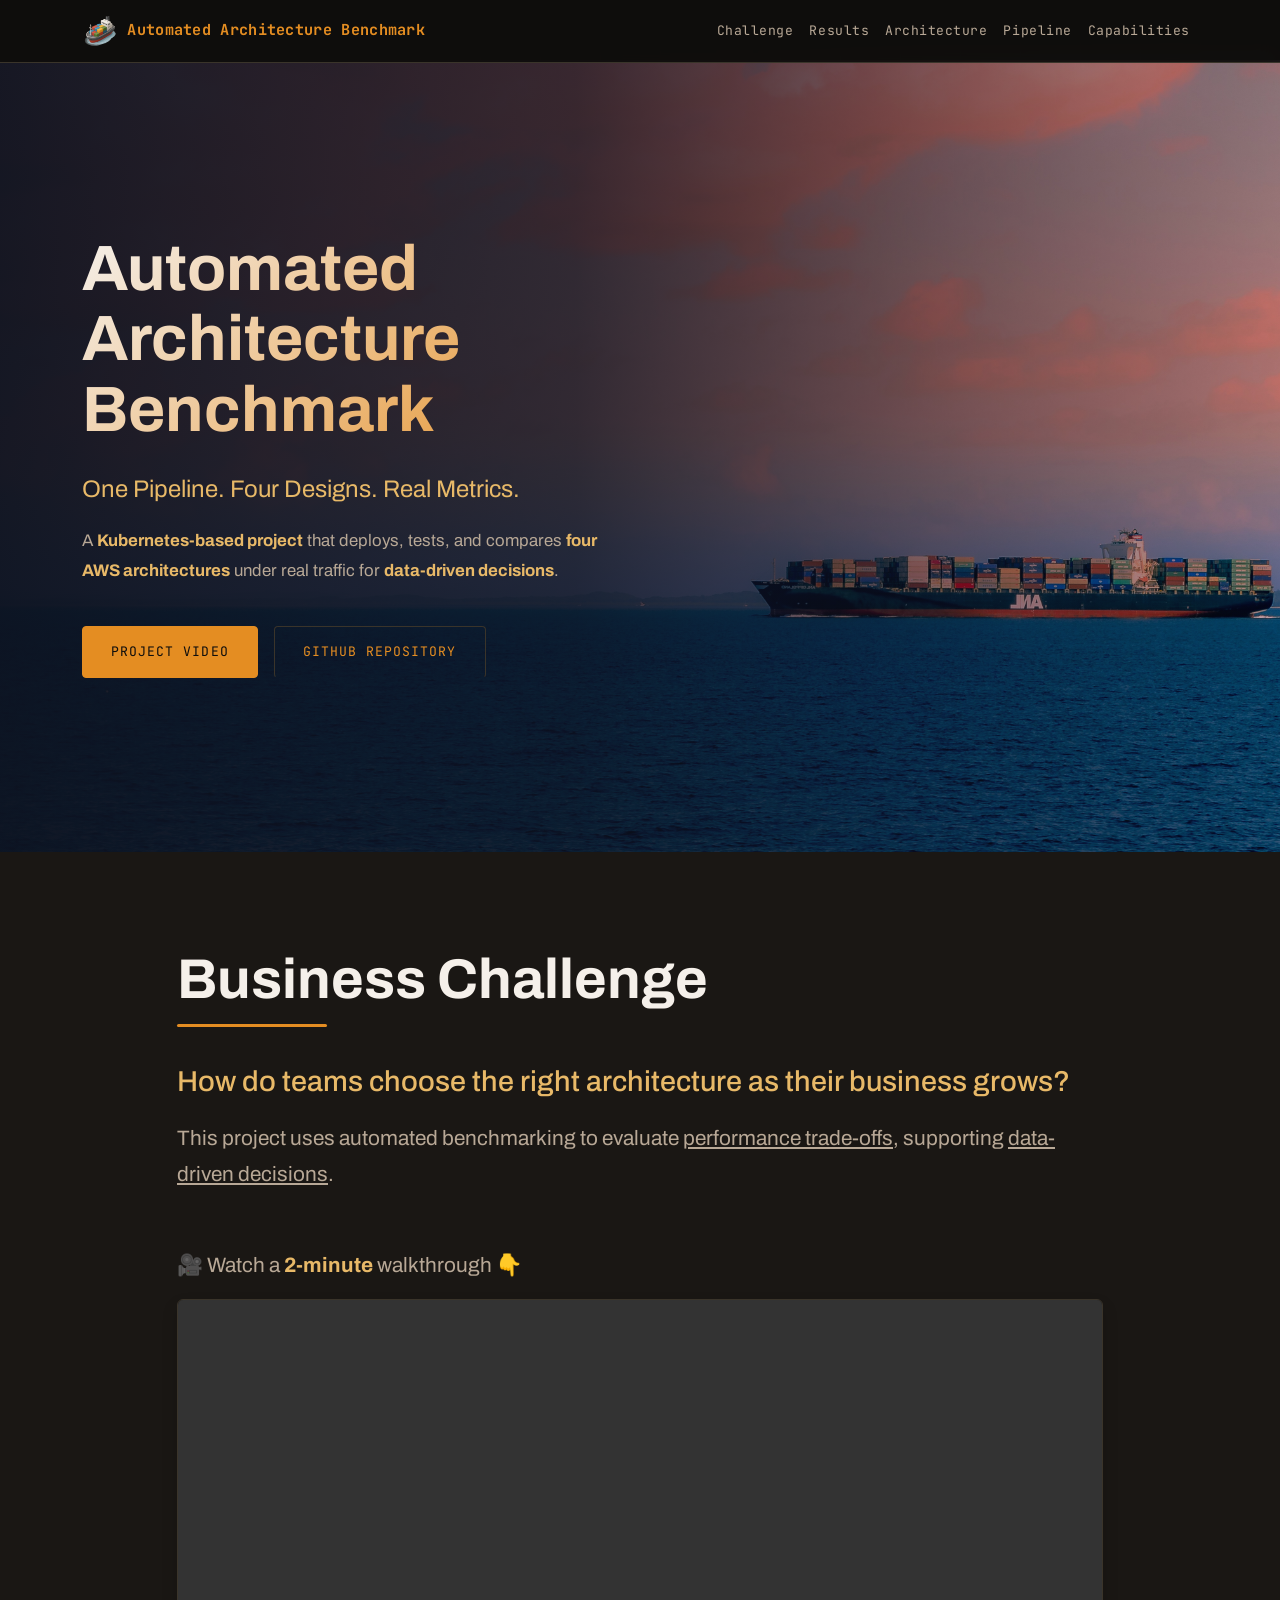
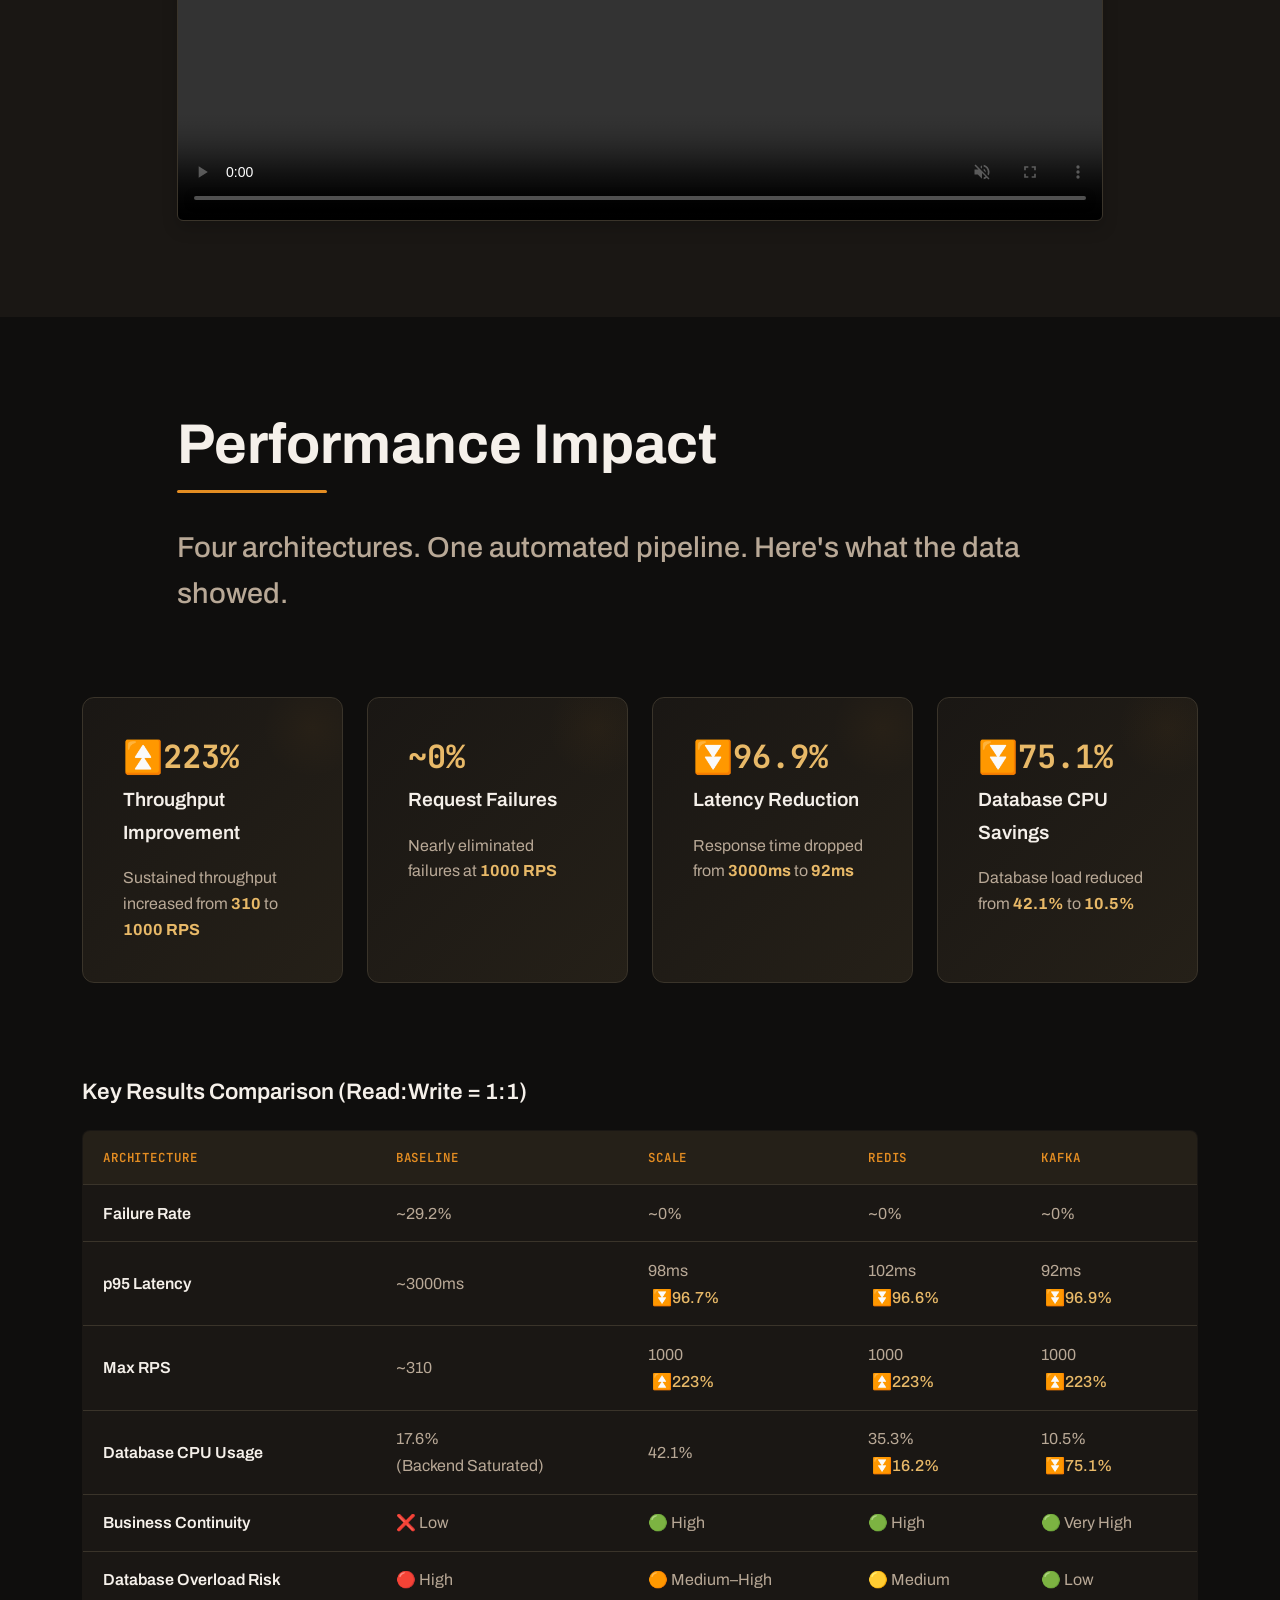
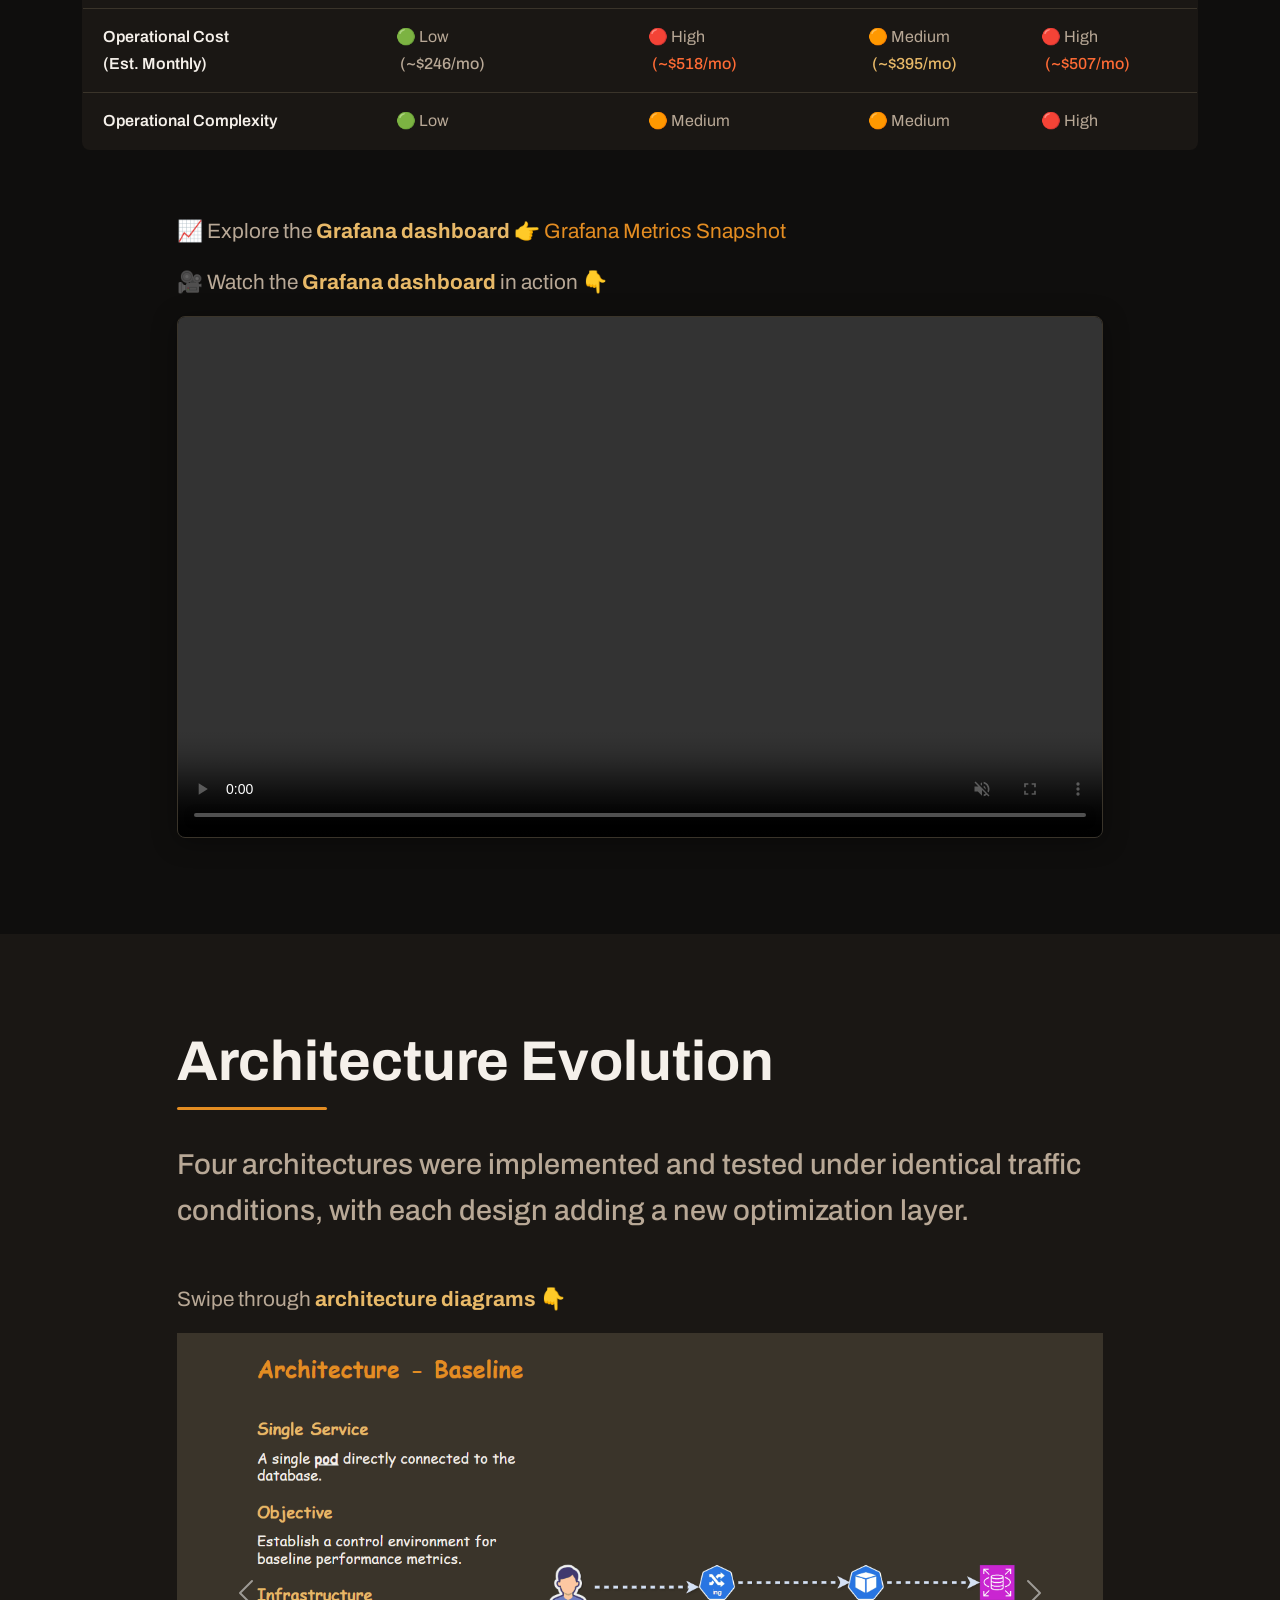
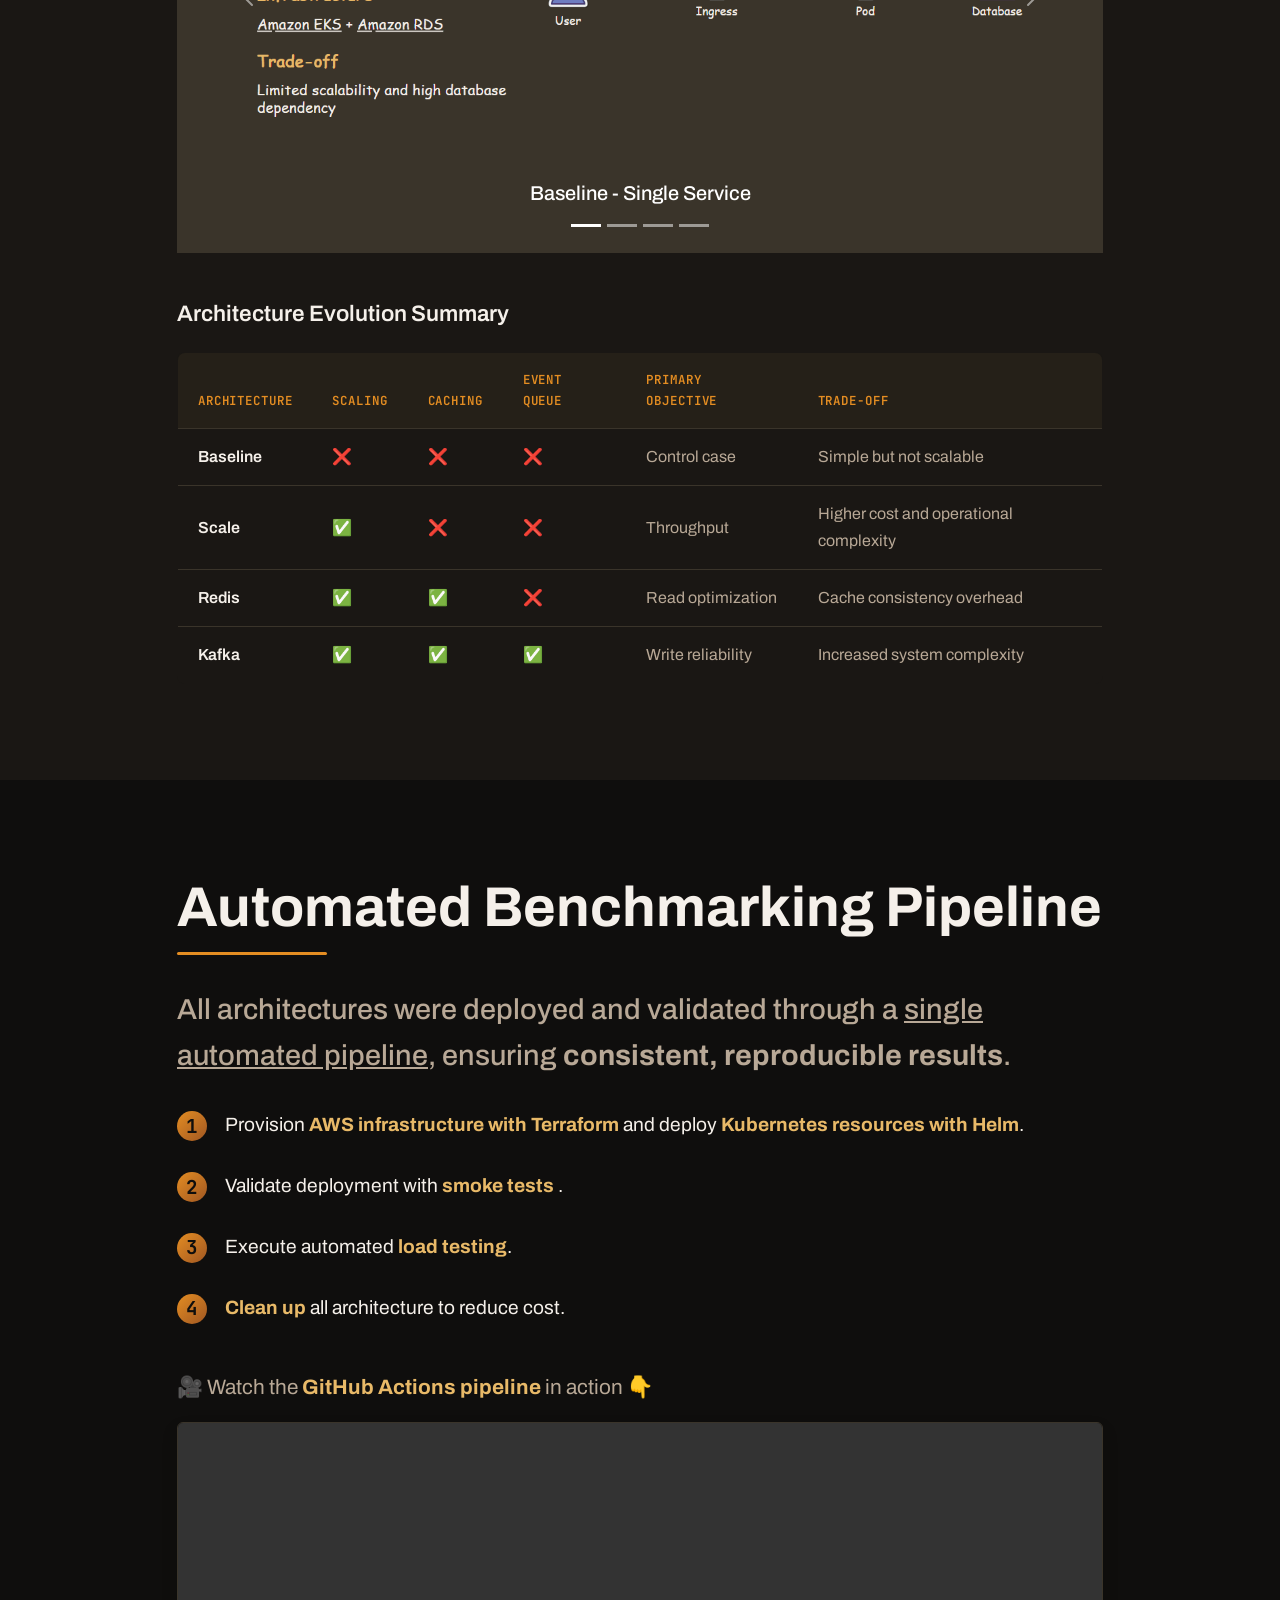
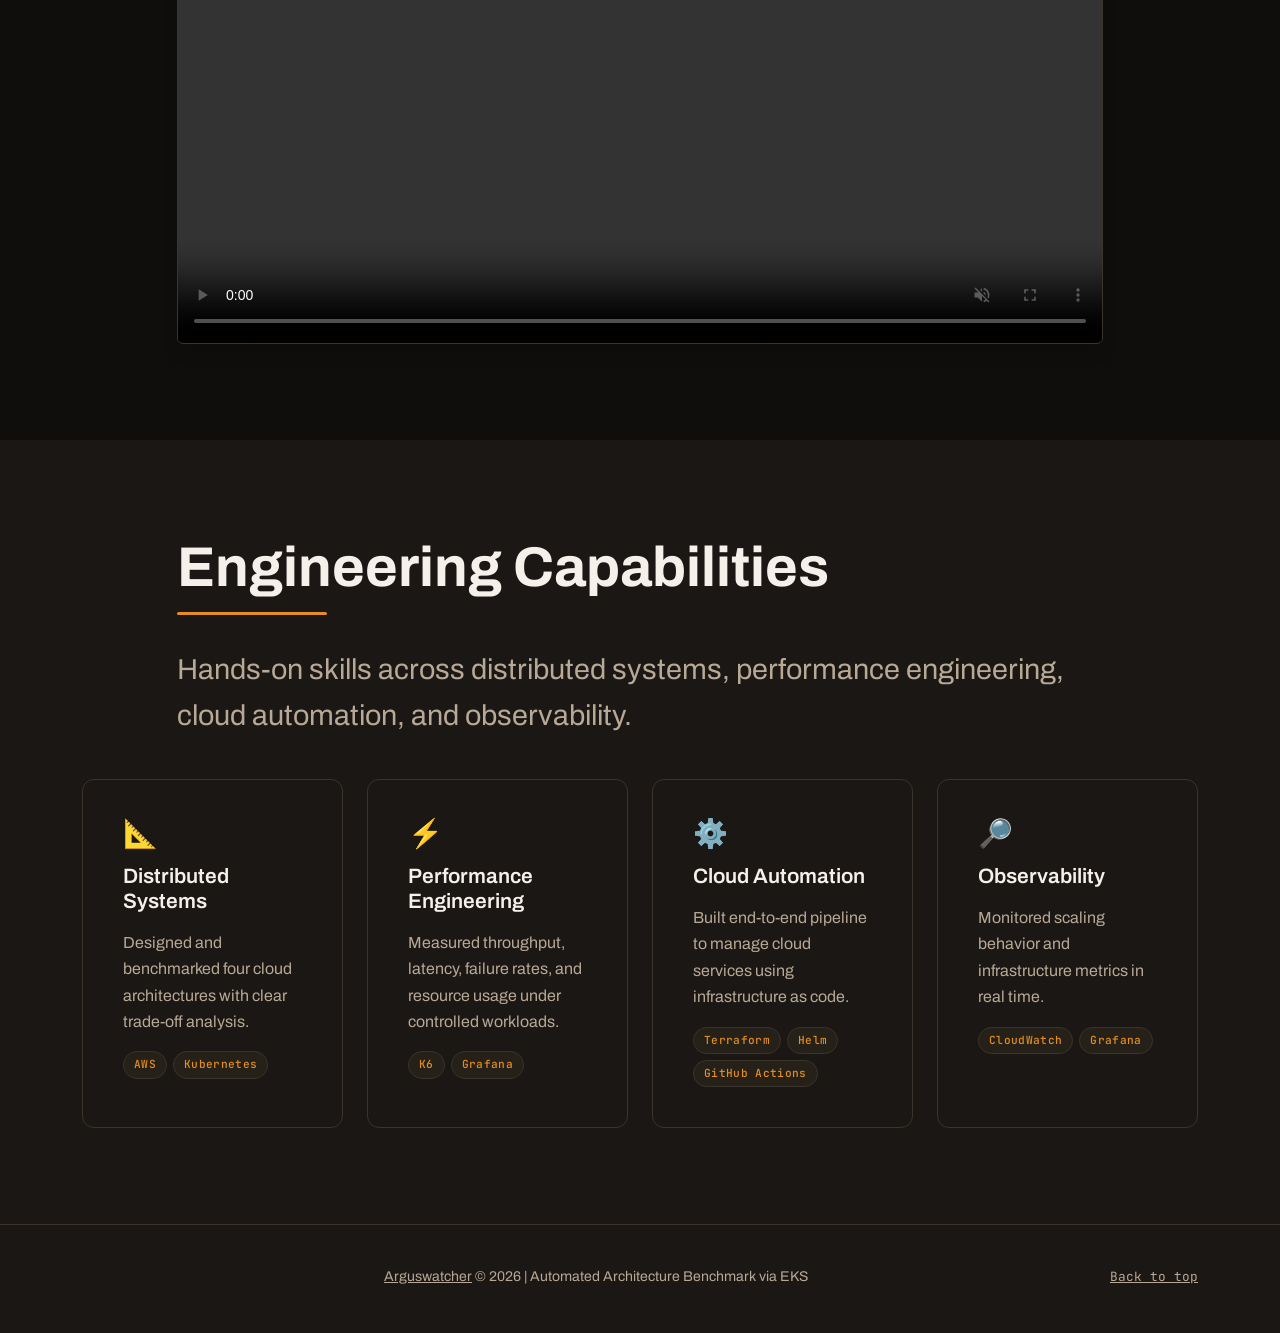
==== commit 837f6d94: "web htlm: update" ====
--- a/app/html/index.html
+++ b/app/html/index.html
@@ -193,23 +193,40 @@
                                     <tr>
                                         <td><strong>p95 Latency</strong></td>
                                         <td>~3000ms</td>
-                                        <td>98ms <b class="h6 ps-1" style="color:var(--color-success)">⏬96.7%</b></td>
-                                        <td>102ms <b class="h6 ps-1" style="color:var(--color-success)">⏬96.6%</b></td>
-                                        <td>92ms <b class="h6 ps-1" style="color:var(--color-success)">⏬96.9%</b></td>
+                                        <td>98ms <br>
+                                            <b class="h6 ps-1" style="color:var(--color-success)">⏬96.7%</b>
+                                        </td>
+                                        <td>102ms <br>
+                                            <b class="h6 ps-1" style="color:var(--color-success)">⏬96.6%</b>
+                                        </td>
+                                        <td>92ms <br>
+                                            <b class="h6 ps-1" style="color:var(--color-success)">⏬96.9%</b>
+                                        </td>
                                     </tr>
                                     <tr>
                                         <td><strong>Max RPS</strong></td>
                                         <td>~310</td>
-                                        <td>1000 <b class="h6 ps-1" style="color:var(--color-success)">⏫223%</b></td>
-                                        <td>1000 <b class="h6 ps-1" style="color:var(--color-success)">⏫223%</b></td>
-                                        <td>1000 <b class="h6 ps-1" style="color:var(--color-success)">⏫223%</b></td>
+                                        <td>1000 <br>
+                                            <b class="h6 ps-1" style="color:var(--color-success)">⏫223%</b>
+                                        </td>
+                                        <td>1000 <br>
+                                            <b class="h6 ps-1" style="color:var(--color-success)">⏫223%</b>
+                                        </td>
+                                        <td>1000 <br>
+                                            <b class="h6 ps-1" style="color:var(--color-success)">⏫223%</b>
+                                        </td>
                                     </tr>
                                     <tr>
                                         <td><strong>Database CPU Usage</strong></td>
-                                        <td>17.6% (Backend Saturated)</td>
+                                        <td>17.6% <br>
+                                            (Backend Saturated)</td>
                                         <td>42.1%</td>
-                                        <td>35.3% <b class="h6 ps-1" style="color:var(--color-success)">⏬16.2%</b></td>
-                                        <td>10.5% <b class="h6 ps-1" style="color:var(--color-success)">⏬75.1%</b></td>
+                                        <td>35.3% <br>
+                                            <b class="h6 ps-1" style="color:var(--color-success)">⏬16.2%</b>
+                                        </td>
+                                        <td>10.5% <br>
+                                            <b class="h6 ps-1" style="color:var(--color-success)">⏬75.1%</b>
+                                        </td>
                                     </tr>
                                     <tr>
                                         <td><strong>Business Continuity</strong></td>
@@ -226,11 +243,19 @@
                                         <td>🟢 Low</td>
                                     </tr>
                                     <tr>
-                                        <td><strong>Operational Cost</strong></td>
-                                        <td>🟢 Low</td>
-                                        <td>🟠 Medium</td>
-                                        <td>🟠 Medium</td>
-                                        <td>🔴 Higher</td>
+                                        <td><strong>Operational Cost <br> (Est. Monthly)</strong></td>
+                                        <td>🟢 Low <br>
+                                            <b class="h6 ps-1" style="color:var(--color-danger)">(~$246/mo)</b>
+                                        </td>
+                                        <td>🔴 High <br>
+                                            <b class="h6 ps-1" style="color:var(--color-warning)">(~$518/mo)</b>
+                                        </td>
+                                        <td>🟠 Medium <br>
+                                            <b class="h6 ps-1" style="color:var(--color-success)">(~$395/mo)</b>
+                                        </td>
+                                        <td>🔴 High <br>
+                                            <b class="h6 ps-1" style="color:var(--color-warning)">(~$507/mo)</b>
+                                        </td>
                                     </tr>
                                     <tr>
                                         <td><strong>Operational Complexity</strong></td>
